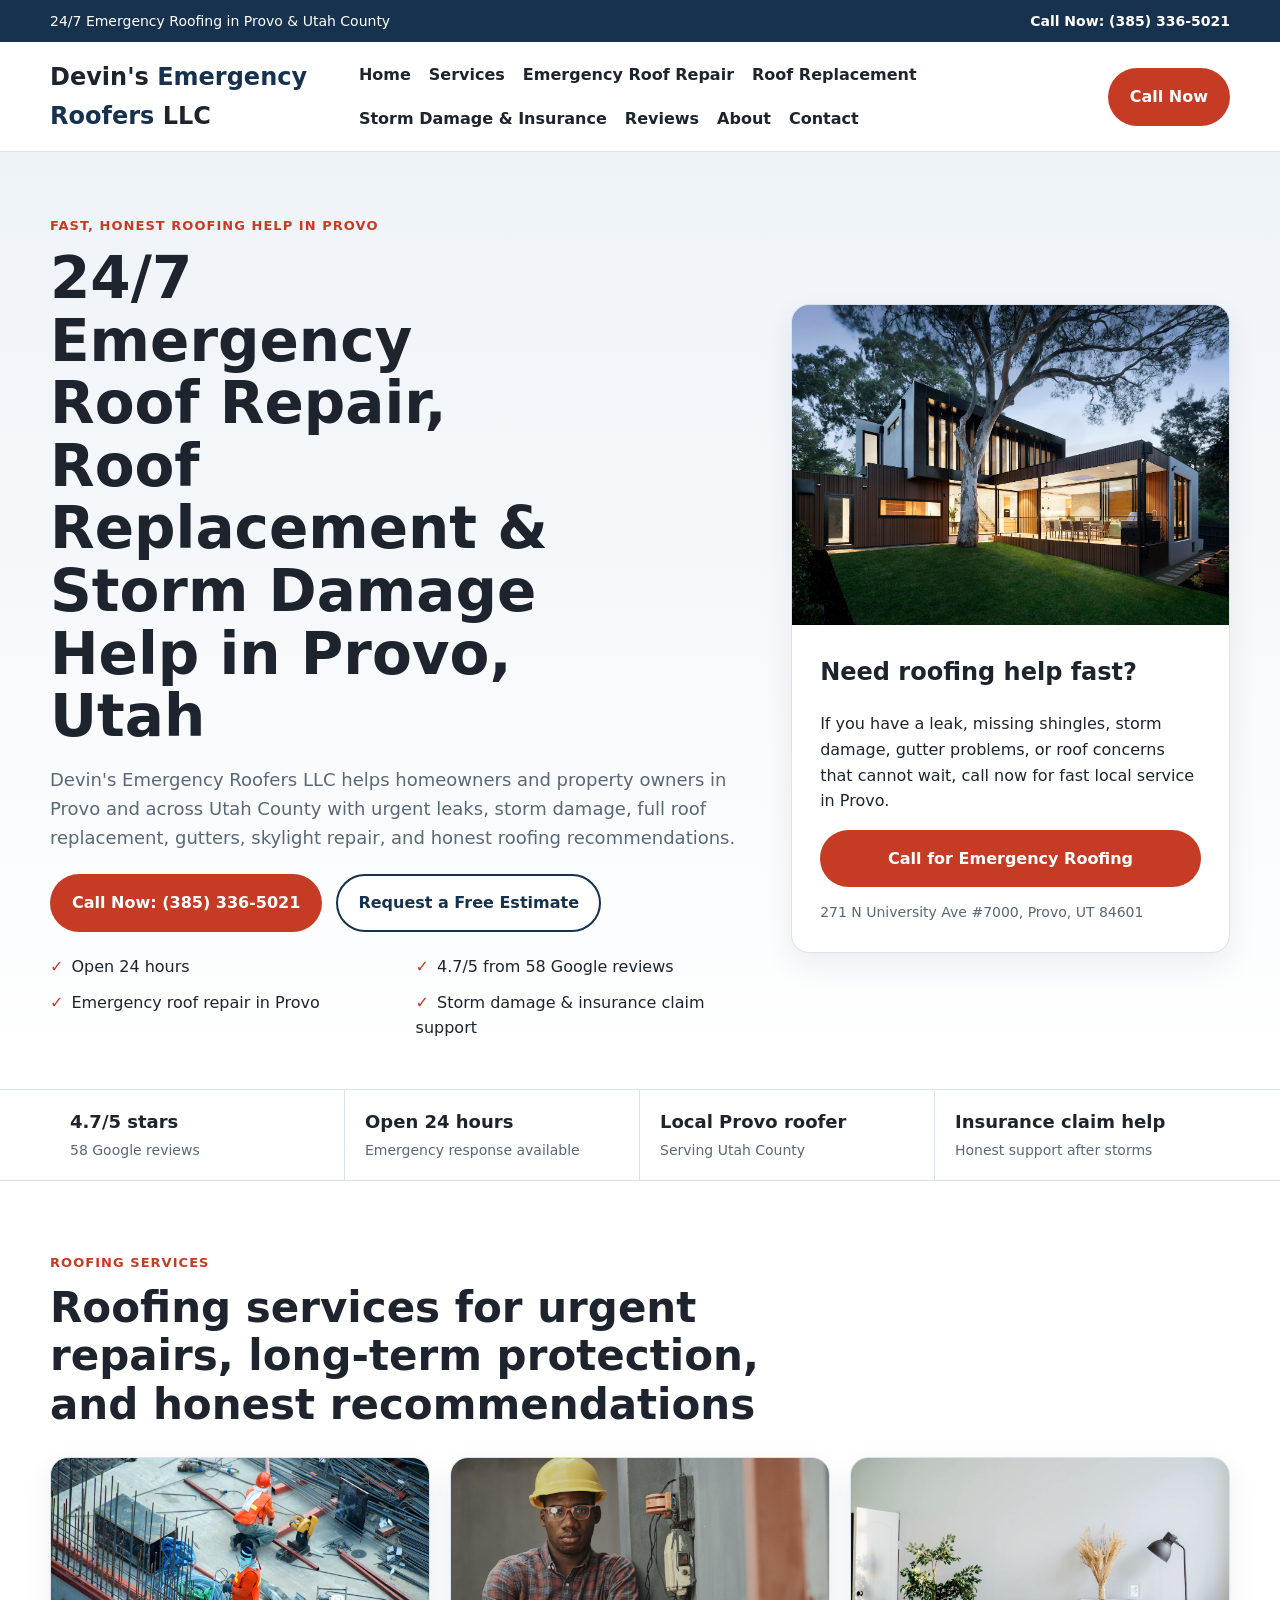
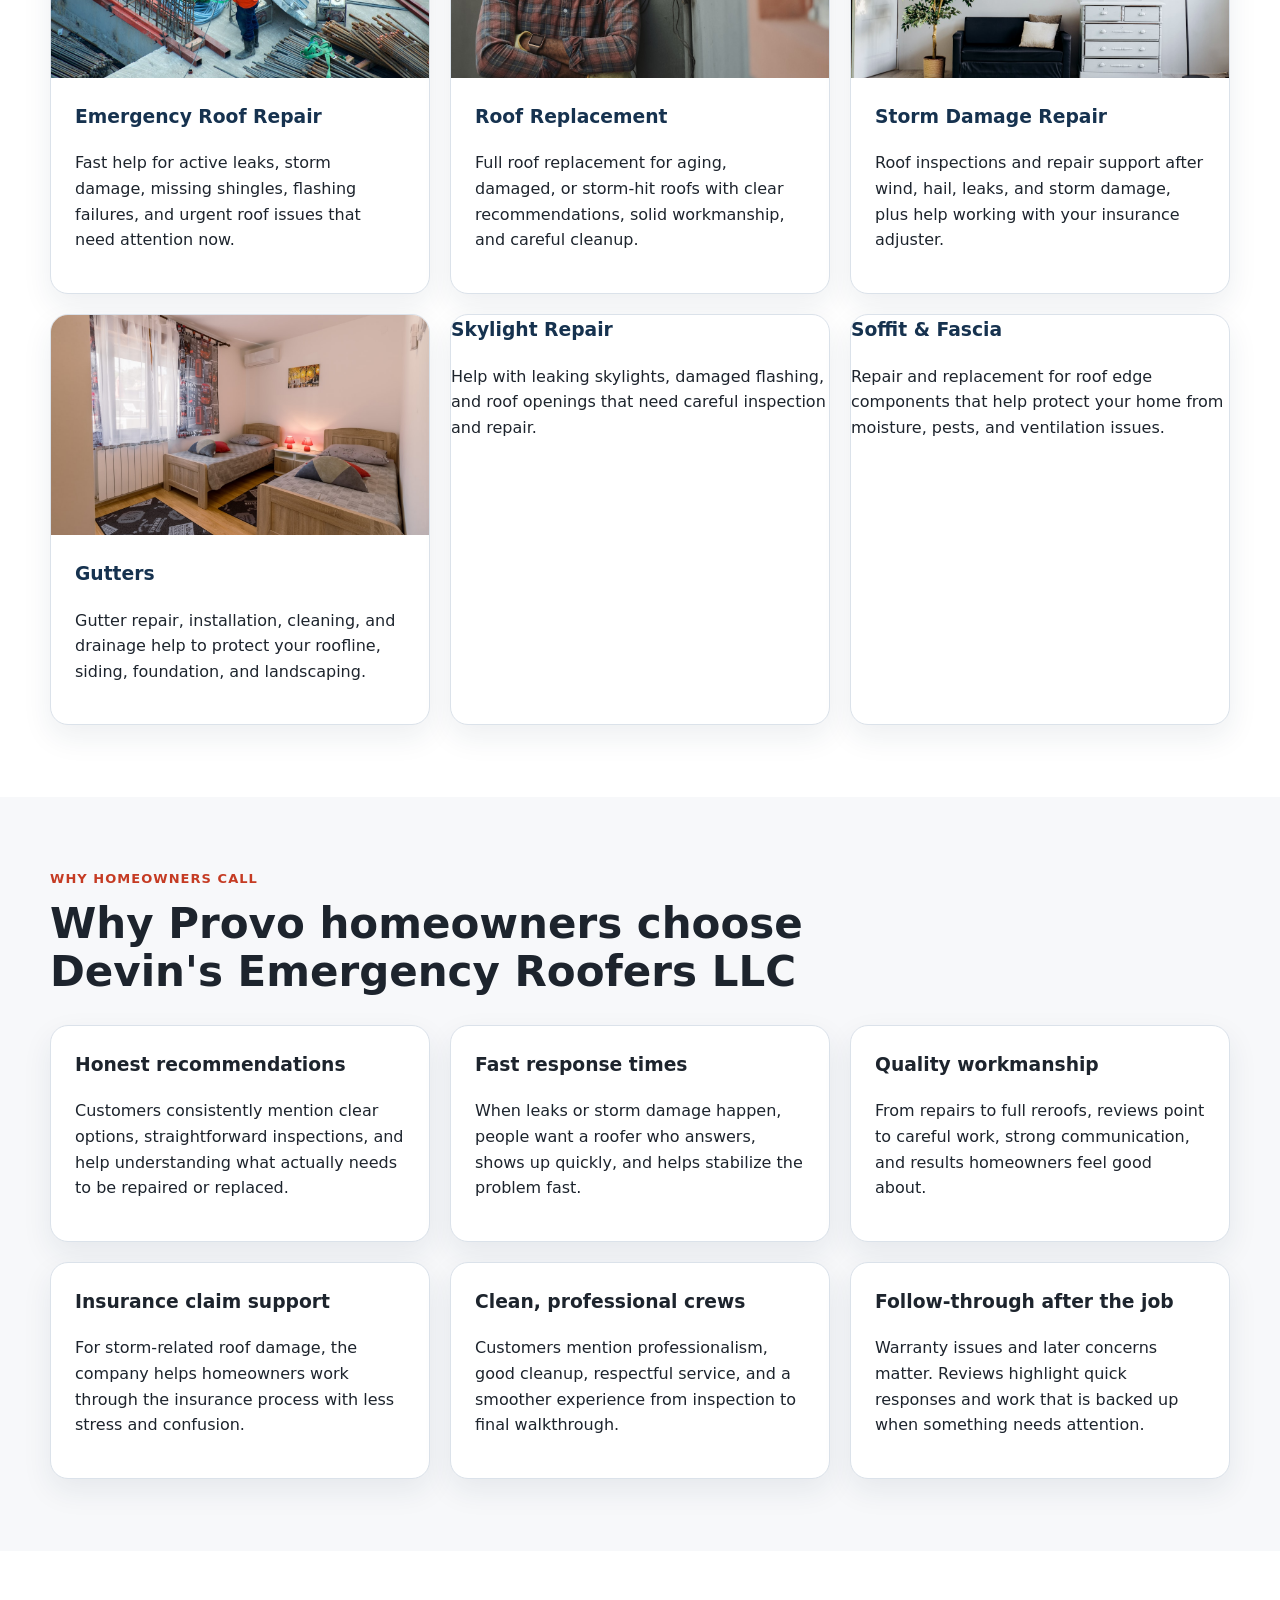
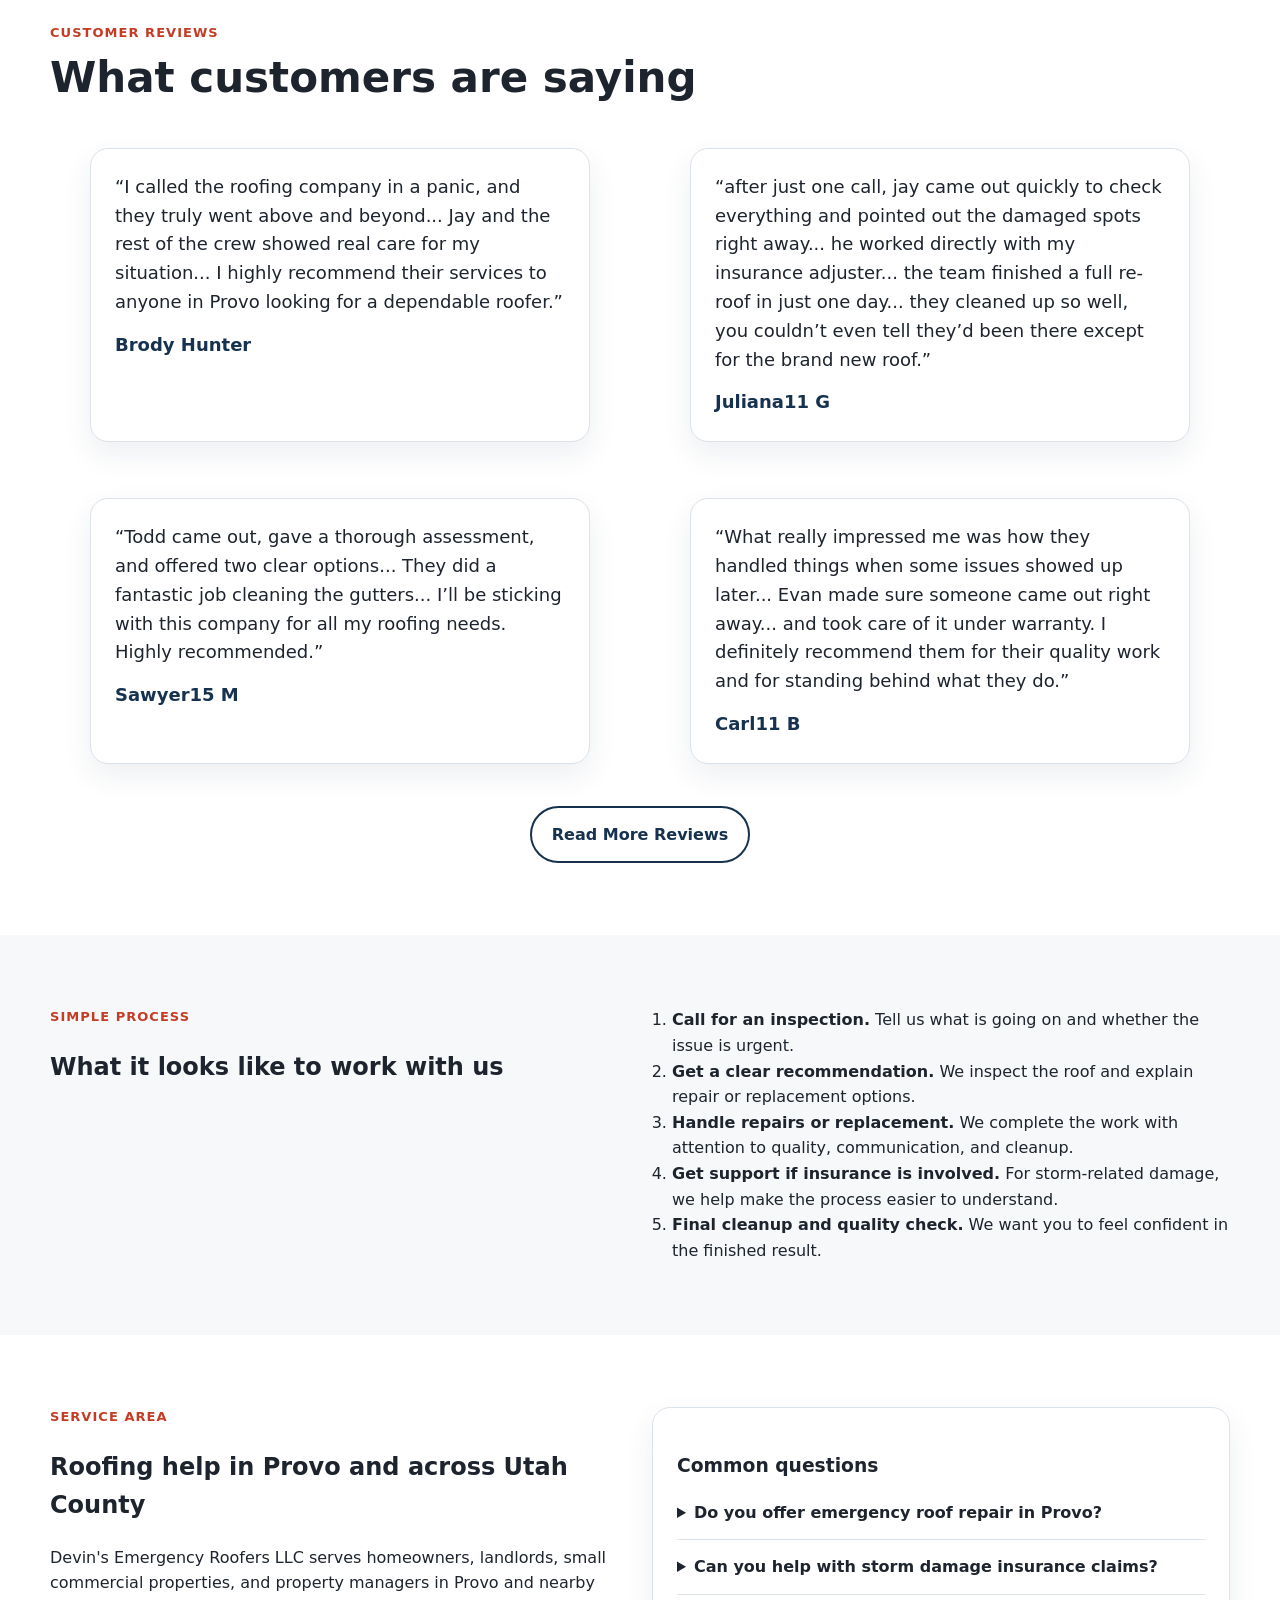
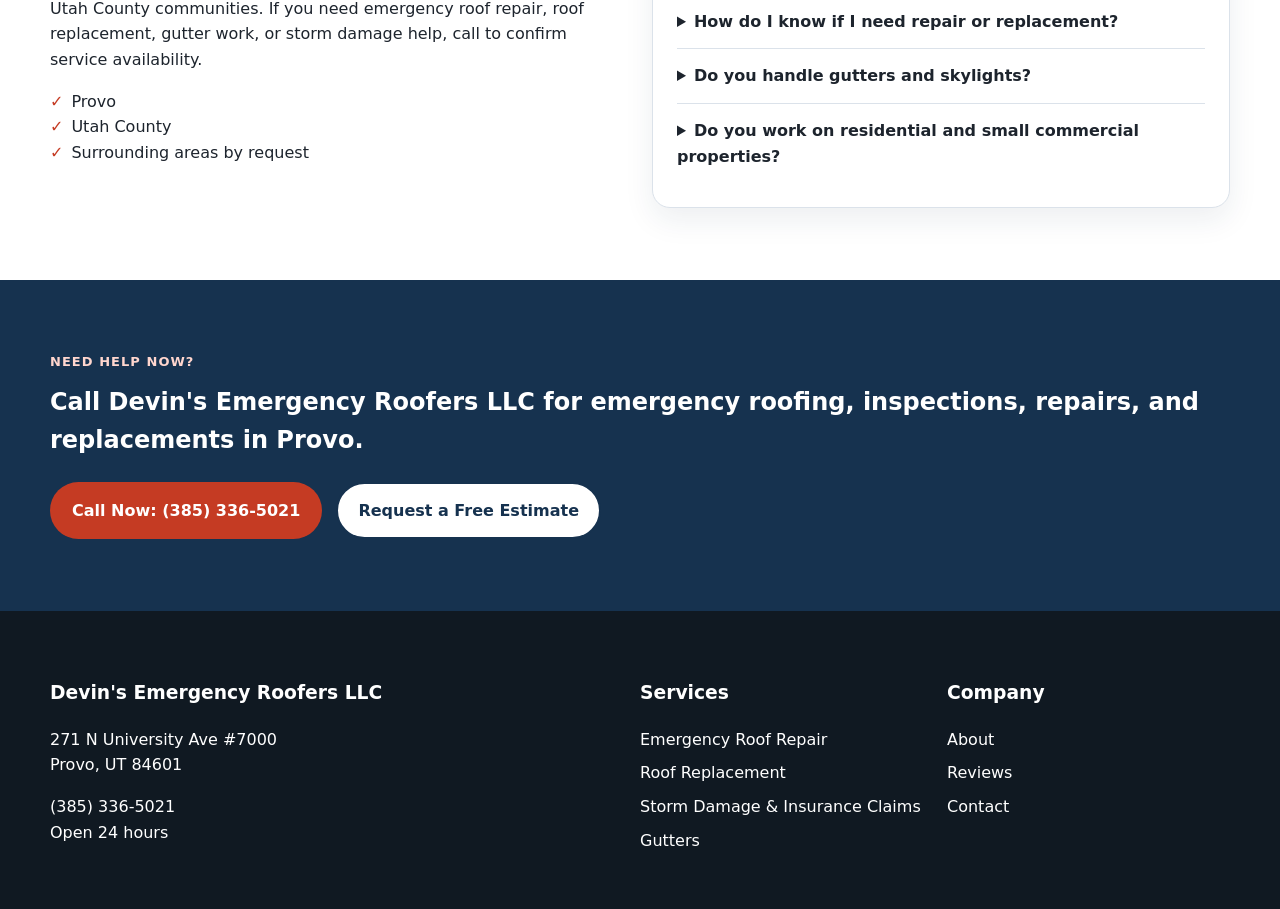
==== index.html @ c3f0f5ad "Initial Devin's Emergency Roofers website" ====
<!DOCTYPE html>
<html lang="en">
<head>
  <meta charset="UTF-8" />
  <meta name="viewport" content="width=device-width, initial-scale=1.0" />
  <title>Devin's Emergency Roofers LLC | Roofer in Provo, UT | 24/7 Emergency Roof Repair</title>
  <meta name="description" content="Devin's Emergency Roofers LLC provides 24/7 emergency roof repair, roof replacement, storm damage help, gutters, and honest roofing inspections in Provo, Utah and Utah County. Call now for a free estimate." />
  <meta name="theme-color" content="#16324f" />
  <link rel="stylesheet" href="styles.css" />
  <script type="application/ld+json">
  {
    "@context": "https://schema.org",
    "@type": "RoofingContractor",
    "name": "Devin's Emergency Roofers LLC",
    "telephone": "+1-385-336-5021",
    "address": {
      "@type": "PostalAddress",
      "streetAddress": "271 N University Ave #7000",
      "addressLocality": "Provo",
      "addressRegion": "UT",
      "postalCode": "84601",
      "addressCountry": "US"
    },
    "areaServed": ["Provo", "Utah County"],
    "openingHours": "Mo-Su 00:00-23:59",
    "aggregateRating": {
      "@type": "AggregateRating",
      "ratingValue": "4.7",
      "reviewCount": "58"
    },
    "url": "https://example.com"
  }
  </script>
</head>
<body>
  <div class="topbar">
    <div class="container topbar-inner">
      <span>24/7 Emergency Roofing in Provo & Utah County</span>
      <a href="tel:3853365021" class="topbar-phone">Call Now: (385) 336-5021</a>
    </div>
  </div>

  <header class="site-header">
    <div class="container nav-wrap">
      <a class="logo" href="index.html">Devin's <span>Emergency Roofers</span> LLC</a>
      <nav class="site-nav" aria-label="Primary">
        <a href="index.html">Home</a>
        <a href="services.html">Services</a>
        <a href="emergency-roof-repair.html">Emergency Roof Repair</a>
        <a href="roof-replacement.html">Roof Replacement</a>
        <a href="storm-damage-insurance-claims.html">Storm Damage & Insurance</a>
        <a href="reviews.html">Reviews</a>
        <a href="about.html">About</a>
        <a href="contact.html">Contact</a>
      </nav>
      <a href="tel:3853365021" class="btn btn-primary desktop-call">Call Now</a>
    </div>
  </header>

  <main>
    <section class="hero">
      <div class="container hero-grid">
        <div>
          <p class="eyebrow">Fast, honest roofing help in Provo</p>
          <h1>24/7 Emergency Roof Repair, Roof Replacement & Storm Damage Help in Provo, Utah</h1>
          <p class="hero-copy">Devin's Emergency Roofers LLC helps homeowners and property owners in Provo and across Utah County with urgent leaks, storm damage, full roof replacement, gutters, skylight repair, and honest roofing recommendations.</p>
          <div class="hero-actions">
            <a href="tel:3853365021" class="btn btn-primary">Call Now: (385) 336-5021</a>
            <a href="contact.html#estimate-form" class="btn btn-secondary">Request a Free Estimate</a>
          </div>
          <ul class="hero-points">
            <li>Open 24 hours</li>
            <li>4.7/5 from 58 Google reviews</li>
            <li>Emergency roof repair in Provo</li>
            <li>Storm damage & insurance claim support</li>
          </ul>
        </div>
        <div class="hero-visual card">
          <img src="images/hero-roof.jpg" alt="Roofing contractor working on a residential roof" class="hero-image" />
          <div class="hero-card">
            <h2>Need roofing help fast?</h2>
            <p>If you have a leak, missing shingles, storm damage, gutter problems, or roof concerns that cannot wait, call now for fast local service in Provo.</p>
            <a href="tel:3853365021" class="btn btn-primary full">Call for Emergency Roofing</a>
            <p class="mini-note">271 N University Ave #7000, Provo, UT 84601</p>
          </div>
        </div>
      </div>
    </section>

    <section class="trust-strip">
      <div class="container trust-grid">
        <div><strong>4.7/5 stars</strong><span>58 Google reviews</span></div>
        <div><strong>Open 24 hours</strong><span>Emergency response available</span></div>
        <div><strong>Local Provo roofer</strong><span>Serving Utah County</span></div>
        <div><strong>Insurance claim help</strong><span>Honest support after storms</span></div>
      </div>
    </section>

    <section class="section">
      <div class="container">
        <div class="section-head">
          <p class="eyebrow">Roofing services</p>
          <h2>Roofing services for urgent repairs, long-term protection, and honest recommendations</h2>
        </div>
        <div class="card-grid three">
          <article class="card service-card">
            <img src="images/roof-repair.jpg" alt="Technician performing residential roof repair" class="service-image" />
            <div class="service-card-body">
              <h3><a href="emergency-roof-repair.html">Emergency Roof Repair</a></h3>
              <p>Fast help for active leaks, storm damage, missing shingles, flashing failures, and urgent roof issues that need attention now.</p>
            </div>
          </article>
          <article class="card service-card">
            <img src="images/roof-replacement.jpg" alt="Residential roof replacement in progress" class="service-image" />
            <div class="service-card-body">
              <h3><a href="roof-replacement.html">Roof Replacement</a></h3>
              <p>Full roof replacement for aging, damaged, or storm-hit roofs with clear recommendations, solid workmanship, and careful cleanup.</p>
            </div>
          </article>
          <article class="card service-card">
            <img src="images/storm-damage.jpg" alt="Storm clouds over a residential roof" class="service-image" />
            <div class="service-card-body">
              <h3><a href="storm-damage-insurance-claims.html">Storm Damage Repair</a></h3>
              <p>Roof inspections and repair support after wind, hail, leaks, and storm damage, plus help working with your insurance adjuster.</p>
            </div>
          </article>
          <article class="card service-card">
            <img src="images/gutters.jpg" alt="Home gutter and roof edge detail" class="service-image" />
            <div class="service-card-body">
              <h3><a href="gutters.html">Gutters</a></h3>
              <p>Gutter repair, installation, cleaning, and drainage help to protect your roofline, siding, foundation, and landscaping.</p>
            </div>
          </article>
          <article class="card service-card">
            <h3><a href="services.html#skylight-repair">Skylight Repair</a></h3>
            <p>Help with leaking skylights, damaged flashing, and roof openings that need careful inspection and repair.</p>
          </article>
          <article class="card service-card">
            <h3><a href="services.html#soffit-fascia">Soffit & Fascia</a></h3>
            <p>Repair and replacement for roof edge components that help protect your home from moisture, pests, and ventilation issues.</p>
          </article>
        </div>
      </div>
    </section>

    <section class="section section-alt">
      <div class="container">
        <div class="section-head">
          <p class="eyebrow">Why homeowners call</p>
          <h2>Why Provo homeowners choose Devin's Emergency Roofers LLC</h2>
        </div>
        <div class="feature-grid">
          <div class="card"><h3>Honest recommendations</h3><p>Customers consistently mention clear options, straightforward inspections, and help understanding what actually needs to be repaired or replaced.</p></div>
          <div class="card"><h3>Fast response times</h3><p>When leaks or storm damage happen, people want a roofer who answers, shows up quickly, and helps stabilize the problem fast.</p></div>
          <div class="card"><h3>Quality workmanship</h3><p>From repairs to full reroofs, reviews point to careful work, strong communication, and results homeowners feel good about.</p></div>
          <div class="card"><h3>Insurance claim support</h3><p>For storm-related roof damage, the company helps homeowners work through the insurance process with less stress and confusion.</p></div>
          <div class="card"><h3>Clean, professional crews</h3><p>Customers mention professionalism, good cleanup, respectful service, and a smoother experience from inspection to final walkthrough.</p></div>
          <div class="card"><h3>Follow-through after the job</h3><p>Warranty issues and later concerns matter. Reviews highlight quick responses and work that is backed up when something needs attention.</p></div>
        </div>
      </div>
    </section>

    <section class="section">
      <div class="container">
        <div class="section-head">
          <p class="eyebrow">Customer reviews</p>
          <h2>What customers are saying</h2>
        </div>
        <div class="card-grid two">
          <blockquote class="card quote-card">“I called the roofing company in a panic, and they truly went above and beyond... Jay and the rest of the crew showed real care for my situation... I highly recommend their services to anyone in Provo looking for a dependable roofer.”<cite>Brody Hunter</cite></blockquote>
          <blockquote class="card quote-card">“after just one call, jay came out quickly to check everything and pointed out the damaged spots right away... he worked directly with my insurance adjuster... the team finished a full re-roof in just one day... they cleaned up so well, you couldn’t even tell they’d been there except for the brand new roof.”<cite>Juliana11 G</cite></blockquote>
          <blockquote class="card quote-card">“Todd came out, gave a thorough assessment, and offered two clear options... They did a fantastic job cleaning the gutters... I’ll be sticking with this company for all my roofing needs. Highly recommended.”<cite>Sawyer15 M</cite></blockquote>
          <blockquote class="card quote-card">“What really impressed me was how they handled things when some issues showed up later... Evan made sure someone came out right away... and took care of it under warranty. I definitely recommend them for their quality work and for standing behind what they do.”<cite>Carl11 B</cite></blockquote>
        </div>
        <div class="center top-gap"><a href="reviews.html" class="btn btn-secondary">Read More Reviews</a></div>
      </div>
    </section>

    <section class="section section-alt">
      <div class="container process-grid">
        <div>
          <p class="eyebrow">Simple process</p>
          <h2>What it looks like to work with us</h2>
        </div>
        <ol class="process-list">
          <li><strong>Call for an inspection.</strong> Tell us what is going on and whether the issue is urgent.</li>
          <li><strong>Get a clear recommendation.</strong> We inspect the roof and explain repair or replacement options.</li>
          <li><strong>Handle repairs or replacement.</strong> We complete the work with attention to quality, communication, and cleanup.</li>
          <li><strong>Get support if insurance is involved.</strong> For storm-related damage, we help make the process easier to understand.</li>
          <li><strong>Final cleanup and quality check.</strong> We want you to feel confident in the finished result.</li>
        </ol>
      </div>
    </section>

    <section class="section">
      <div class="container two-col">
        <div>
          <p class="eyebrow">Service area</p>
          <h2>Roofing help in Provo and across Utah County</h2>
          <p>Devin's Emergency Roofers LLC serves homeowners, landlords, small commercial properties, and property managers in Provo and nearby Utah County communities. If you need emergency roof repair, roof replacement, gutter work, or storm damage help, call to confirm service availability.</p>
          <ul class="check-list">
            <li>Provo</li>
            <li>Utah County</li>
            <li>Surrounding areas by request</li>
          </ul>
        </div>
        <div class="card faq-card">
          <h3>Common questions</h3>
          <details><summary>Do you offer emergency roof repair in Provo?</summary><p>Yes. The company is open 24 hours and focused on fast response for urgent roofing issues in Provo.</p></details>
          <details><summary>Can you help with storm damage insurance claims?</summary><p>Yes. Reviews mention help working with insurance adjusters and making the claim process smoother.</p></details>
          <details><summary>How do I know if I need repair or replacement?</summary><p>The best first step is an inspection. Some roofs need targeted repair, while others need full replacement because of age, widespread damage, or storm impact.</p></details>
          <details><summary>Do you handle gutters and skylights?</summary><p>Yes. Services include gutter work, skylight-related repairs, and soffit and fascia help.</p></details>
          <details><summary>Do you work on residential and small commercial properties?</summary><p>The site is written mainly for homeowners, but small commercial property owners, landlords, and property managers can also reach out for service.</p></details>
        </div>
      </div>
    </section>

    <section class="section cta-band">
      <div class="container cta-grid">
        <div>
          <p class="eyebrow">Need help now?</p>
          <h2>Call Devin's Emergency Roofers LLC for emergency roofing, inspections, repairs, and replacements in Provo.</h2>
        </div>
        <div class="cta-actions">
          <a href="tel:3853365021" class="btn btn-primary">Call Now: (385) 336-5021</a>
          <a href="contact.html#estimate-form" class="btn btn-secondary">Request a Free Estimate</a>
        </div>
      </div>
    </section>
  </main>

  <footer class="site-footer">
    <div class="container footer-grid">
      <div>
        <h3>Devin's Emergency Roofers LLC</h3>
        <p>271 N University Ave #7000<br />Provo, UT 84601</p>
        <p><a href="tel:3853365021">(385) 336-5021</a><br />Open 24 hours</p>
      </div>
      <div>
        <h3>Services</h3>
        <ul>
          <li><a href="emergency-roof-repair.html">Emergency Roof Repair</a></li>
          <li><a href="roof-replacement.html">Roof Replacement</a></li>
          <li><a href="storm-damage-insurance-claims.html">Storm Damage & Insurance Claims</a></li>
          <li><a href="gutters.html">Gutters</a></li>
        </ul>
      </div>
      <div>
        <h3>Company</h3>
        <ul>
          <li><a href="about.html">About</a></li>
          <li><a href="reviews.html">Reviews</a></li>
          <li><a href="contact.html">Contact</a></li>
        </ul>
      </div>
    </div>
  </footer>

  <a class="sticky-call" href="tel:3853365021">Call Now: (385) 336-5021</a>
</body>
</html>
---- styles.css ----
:root {
  --bg: #f7f8fa;
  --text: #1d242d;
  --muted: #5a6777;
  --line: #dbe2ea;
  --white: #fff;
  --primary: #16324f;
  --primary-2: #224b74;
  --accent: #c53b23;
  --accent-dark: #a72f1c;
  --card-shadow: 0 12px 30px rgba(22, 50, 79, 0.08);
  --radius: 18px;
  --container: 1180px;
}
*{box-sizing:border-box}html{scroll-behavior:smooth}body{margin:0;font-family:Inter,system-ui,-apple-system,BlinkMacSystemFont,"Segoe UI",sans-serif;color:var(--text);background:var(--white);line-height:1.6}a{color:var(--primary);text-decoration:none}img{max-width:100%} .container{width:min(calc(100% - 32px),var(--container));margin:0 auto}.topbar{background:var(--primary);color:#fff;font-size:14px}.topbar-inner{display:flex;justify-content:space-between;gap:16px;padding:10px 0;align-items:center}.topbar-phone{color:#fff;font-weight:700}.site-header{background:#fff;border-bottom:1px solid var(--line);position:sticky;top:0;z-index:20}.nav-wrap{display:flex;align-items:center;justify-content:space-between;gap:20px;padding:16px 0}.logo{font-weight:800;font-size:24px;color:var(--text)}.logo span{color:var(--primary)}.site-nav{display:flex;gap:18px;flex-wrap:wrap}.site-nav a{font-weight:600;color:var(--text)}.btn{display:inline-flex;align-items:center;justify-content:center;padding:14px 20px;border-radius:999px;font-weight:700;border:2px solid transparent;transition:.2s ease}.btn:hover{transform:translateY(-1px)}.btn-primary{background:var(--accent);color:#fff}.btn-primary:hover{background:var(--accent-dark)}.btn-secondary{background:#fff;border-color:var(--primary);color:var(--primary)}.desktop-call{white-space:nowrap}.hero{background:linear-gradient(180deg,#eef3f8 0%,#fff 100%);padding:64px 0 48px}.hero-grid{display:grid;grid-template-columns:1.3fr .8fr;gap:28px;align-items:center}.eyebrow{text-transform:uppercase;letter-spacing:.08em;font-size:13px;font-weight:800;color:var(--accent);margin:0 0 10px}.hero h1,.page-hero h1{font-size:clamp(34px,5vw,58px);line-height:1.08;margin:0 0 18px;max-width:13ch}.hero-copy{font-size:18px;color:var(--muted);max-width:62ch}.hero-actions,.cta-actions{display:flex;gap:14px;flex-wrap:wrap;margin-top:22px}.hero-points{display:grid;grid-template-columns:repeat(2,minmax(0,1fr));gap:10px 18px;padding:0;margin:22px 0 0;list-style:none}.hero-points li::before,.check-list li::before{content:"✓";font-weight:800;color:var(--accent);margin-right:8px}.card{background:var(--white);border:1px solid var(--line);border-radius:var(--radius);box-shadow:var(--card-shadow)}.hero-visual{overflow:hidden;padding:0}.hero-image{display:block;width:100%;height:320px;object-fit:cover}.hero-card{padding:28px}.hero-card h2{margin-top:0}.full{width:100%}.mini-note{font-size:14px;color:var(--muted);margin-bottom:0}.trust-strip{border-top:1px solid var(--line);border-bottom:1px solid var(--line);background:#fff}.trust-grid{display:grid;grid-template-columns:repeat(4,1fr);gap:0}.trust-grid>div{padding:18px 20px;border-right:1px solid var(--line)}.trust-grid>div:last-child{border-right:0}.trust-grid strong{display:block;font-size:18px}.trust-grid span{color:var(--muted);font-size:14px}.section{padding:72px 0}.section-alt{background:var(--bg)}.section-head{max-width:760px;margin-bottom:28px}.section-head h2{font-size:clamp(28px,4vw,42px);line-height:1.15;margin:0}.card-grid{display:grid;gap:20px}.card-grid.three{grid-template-columns:repeat(3,1fr)}.card-grid.two{grid-template-columns:repeat(2,1fr)}.service-card,.quote-card,.feature-grid .card,.faq-card,.contact-card,.service-detail{padding:24px}.service-card{padding:0;overflow:hidden}.service-image{display:block;width:100%;height:220px;object-fit:cover}.service-card-body{padding:24px}.service-card h3,.feature-grid h3,.service-detail h2{margin-top:0}.feature-grid{display:grid;grid-template-columns:repeat(3,1fr);gap:20px}.quote-card{font-size:18px}.quote-card cite{display:block;margin-top:14px;font-style:normal;font-weight:700;color:var(--primary)}.center{text-align:center}.top-gap{margin-top:24px}.process-grid,.two-col,.contact-grid{display:grid;grid-template-columns:1fr 1fr;gap:24px;align-items:start}.process-list{margin:0;padding-left:20px}.check-list{list-style:none;padding:0}.faq-card details{border-top:1px solid var(--line);padding:14px 0}.faq-card details:first-of-type{border-top:0;padding-top:0}.faq-card summary{font-weight:700;cursor:pointer}.cta-band{background:var(--primary);color:#fff}.cta-band .eyebrow{color:#ffd6ce}.cta-band h2{margin:0}.site-footer{background:#101922;color:#fff;padding:48px 0}.site-footer a{color:#fff}.footer-grid{display:grid;grid-template-columns:2fr 1fr 1fr;gap:24px}.footer-grid ul{list-style:none;padding:0;margin:0}.footer-grid li{margin:8px 0}.sticky-call{position:fixed;left:12px;right:12px;bottom:12px;display:none;background:var(--accent);color:#fff;text-align:center;padding:15px 18px;border-radius:999px;font-weight:800;box-shadow:0 12px 30px rgba(0,0,0,.25);z-index:30}.page-hero{background:linear-gradient(180deg,#eef3f8 0%,#fff 100%);padding:54px 0 30px}.page-hero p{max-width:70ch;color:var(--muted);font-size:18px}.crumbs{font-size:14px;color:var(--muted);margin-bottom:10px}.service-layout{display:grid;grid-template-columns:.8fr 1.2fr;gap:24px}.service-sidebar{padding:24px;position:sticky;top:104px}.service-sidebar ul{list-style:none;padding:0;margin:0}.service-sidebar li{margin:10px 0}.service-stack{display:grid;gap:20px}.service-detail ul{padding-left:20px}.contact-form{display:grid;gap:14px}.field{display:grid;gap:8px}.field input,.field textarea,.field select{width:100%;padding:14px 16px;border-radius:14px;border:1px solid var(--line);font:inherit}.field textarea{min-height:130px;resize:vertical}.form-grid{display:grid;grid-template-columns:1fr 1fr;gap:14px}.map-placeholder{min-height:260px;border:1px dashed var(--line);border-radius:var(--radius);display:flex;align-items:center;justify-content:center;background:#eef3f8;color:var(--muted);padding:20px;text-align:center}.review-list{display:grid;gap:18px}.review-item{padding:24px}.service-links{display:grid;gap:10px}.service-links a{font-weight:700}.nap{font-style:normal}.notice{background:#fff7f5;border:1px solid #f0c9c2;padding:14px 16px;border-radius:14px;color:#7a2a1b}.sr-only{position:absolute;left:-9999px}@media (max-width: 980px){.site-nav{display:none}.desktop-call{display:none}.hero-grid,.process-grid,.two-col,.contact-grid,.service-layout,.feature-grid,.card-grid.three,.card-grid.two,.trust-grid,.footer-grid,.form-grid{grid-template-columns:1fr}.trust-grid>div{border-right:0;border-bottom:1px solid var(--line)}.trust-grid>div:last-child{border-bottom:0}.sticky-call{display:block}.hero-points{grid-template-columns:1fr}.service-sidebar{position:static}.hero-image{height:240px}.service-image{height:200px}}
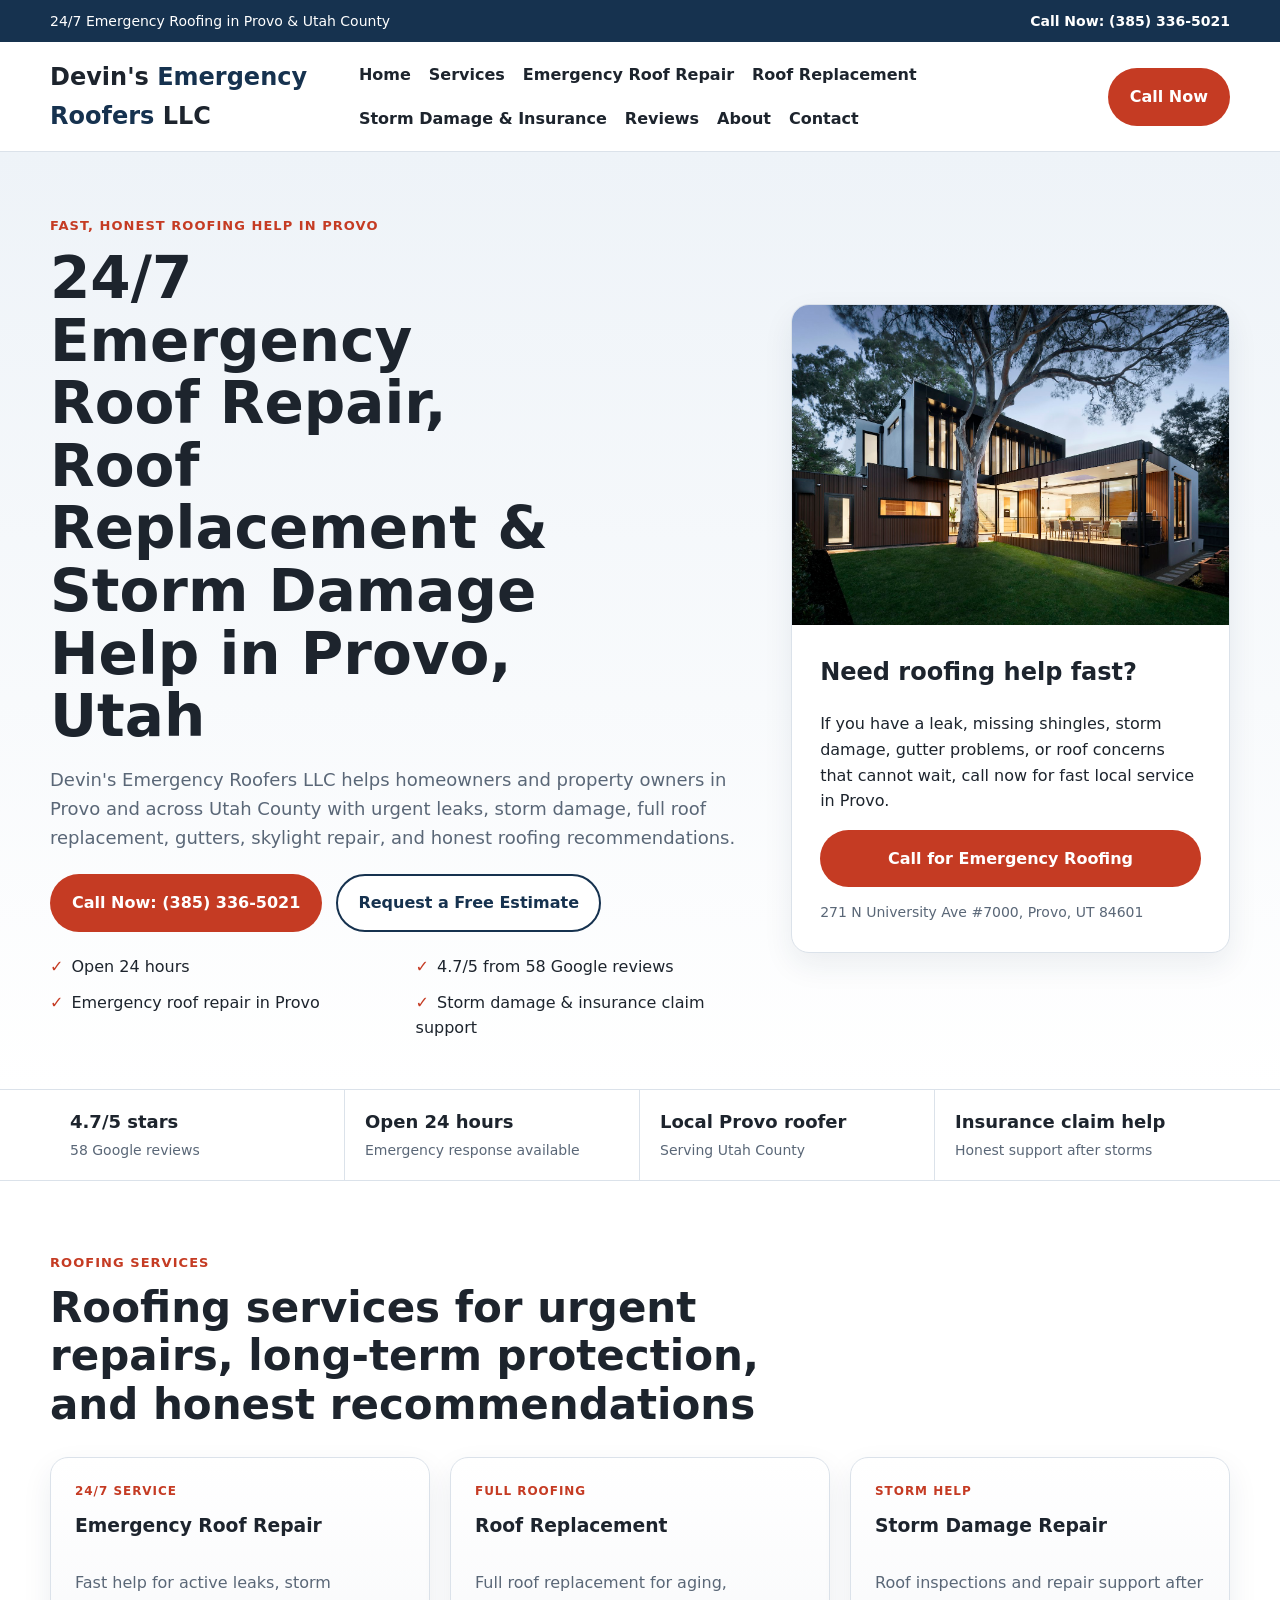
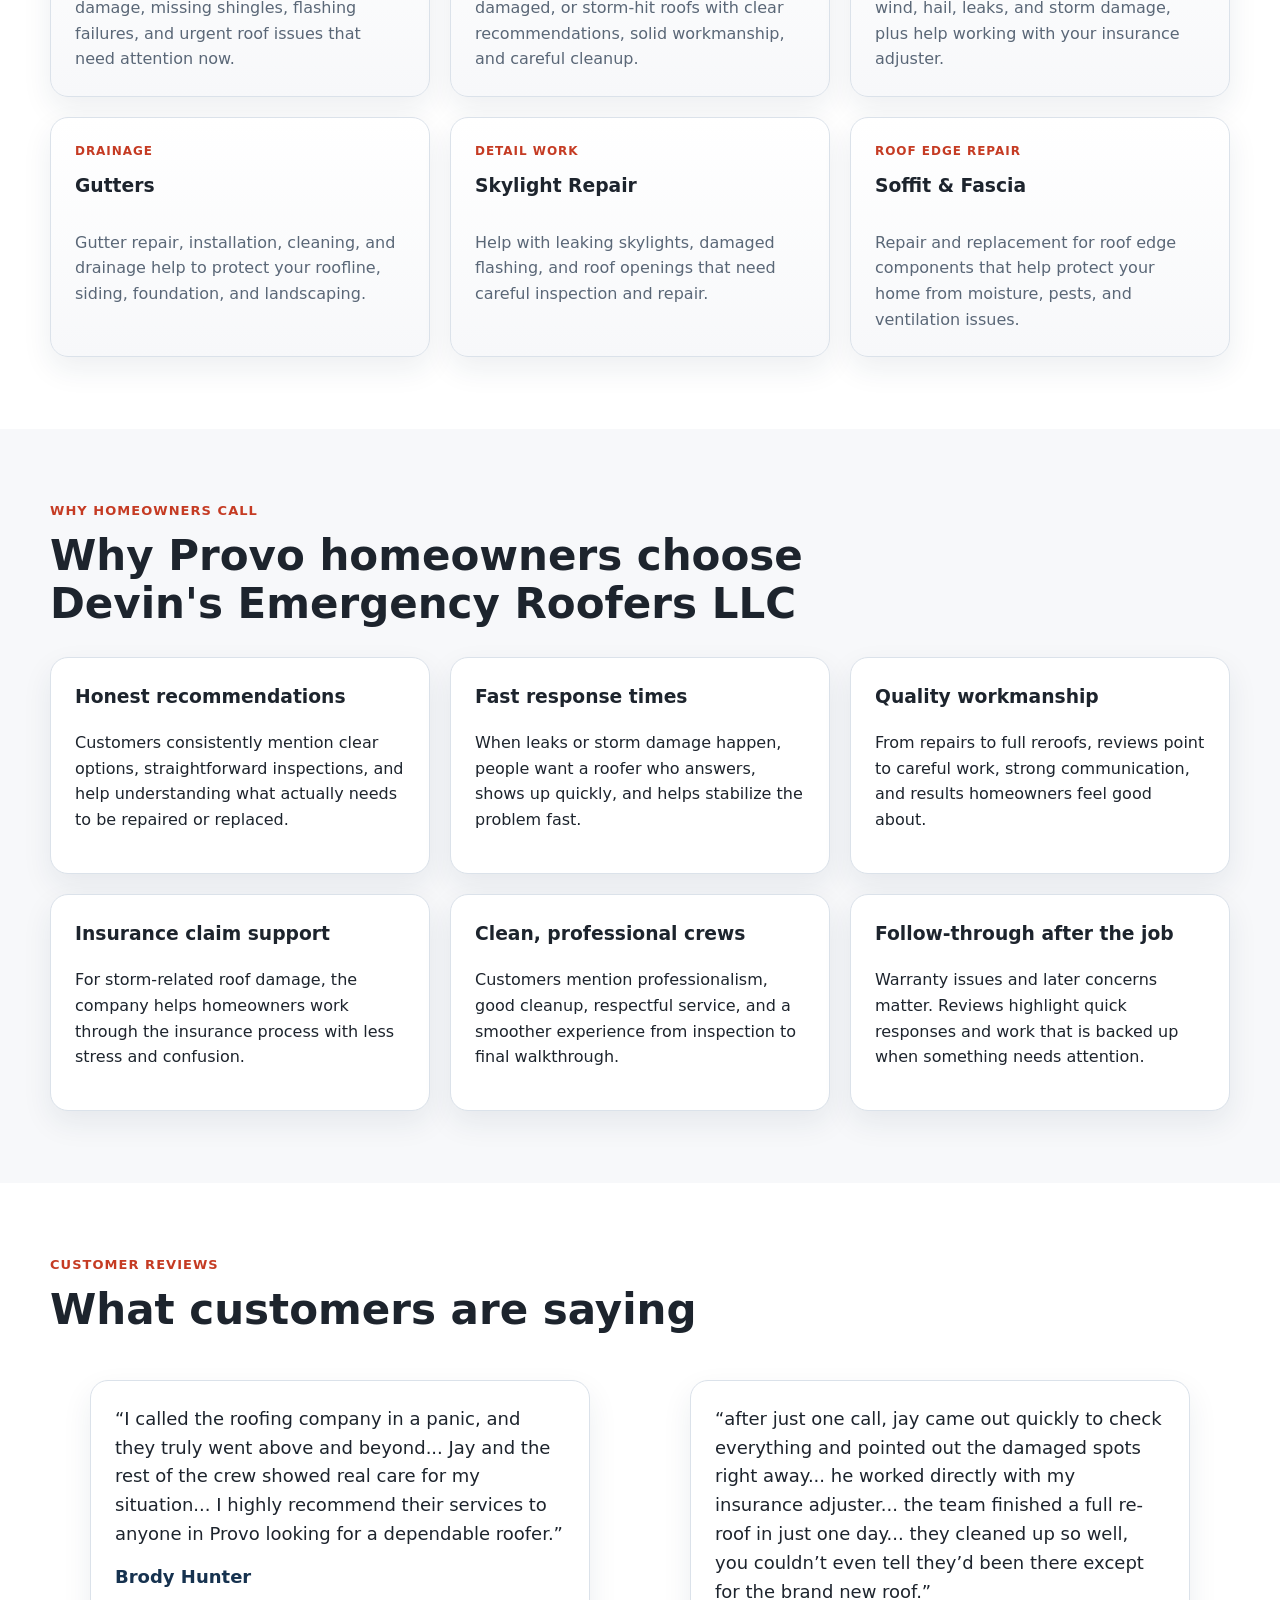
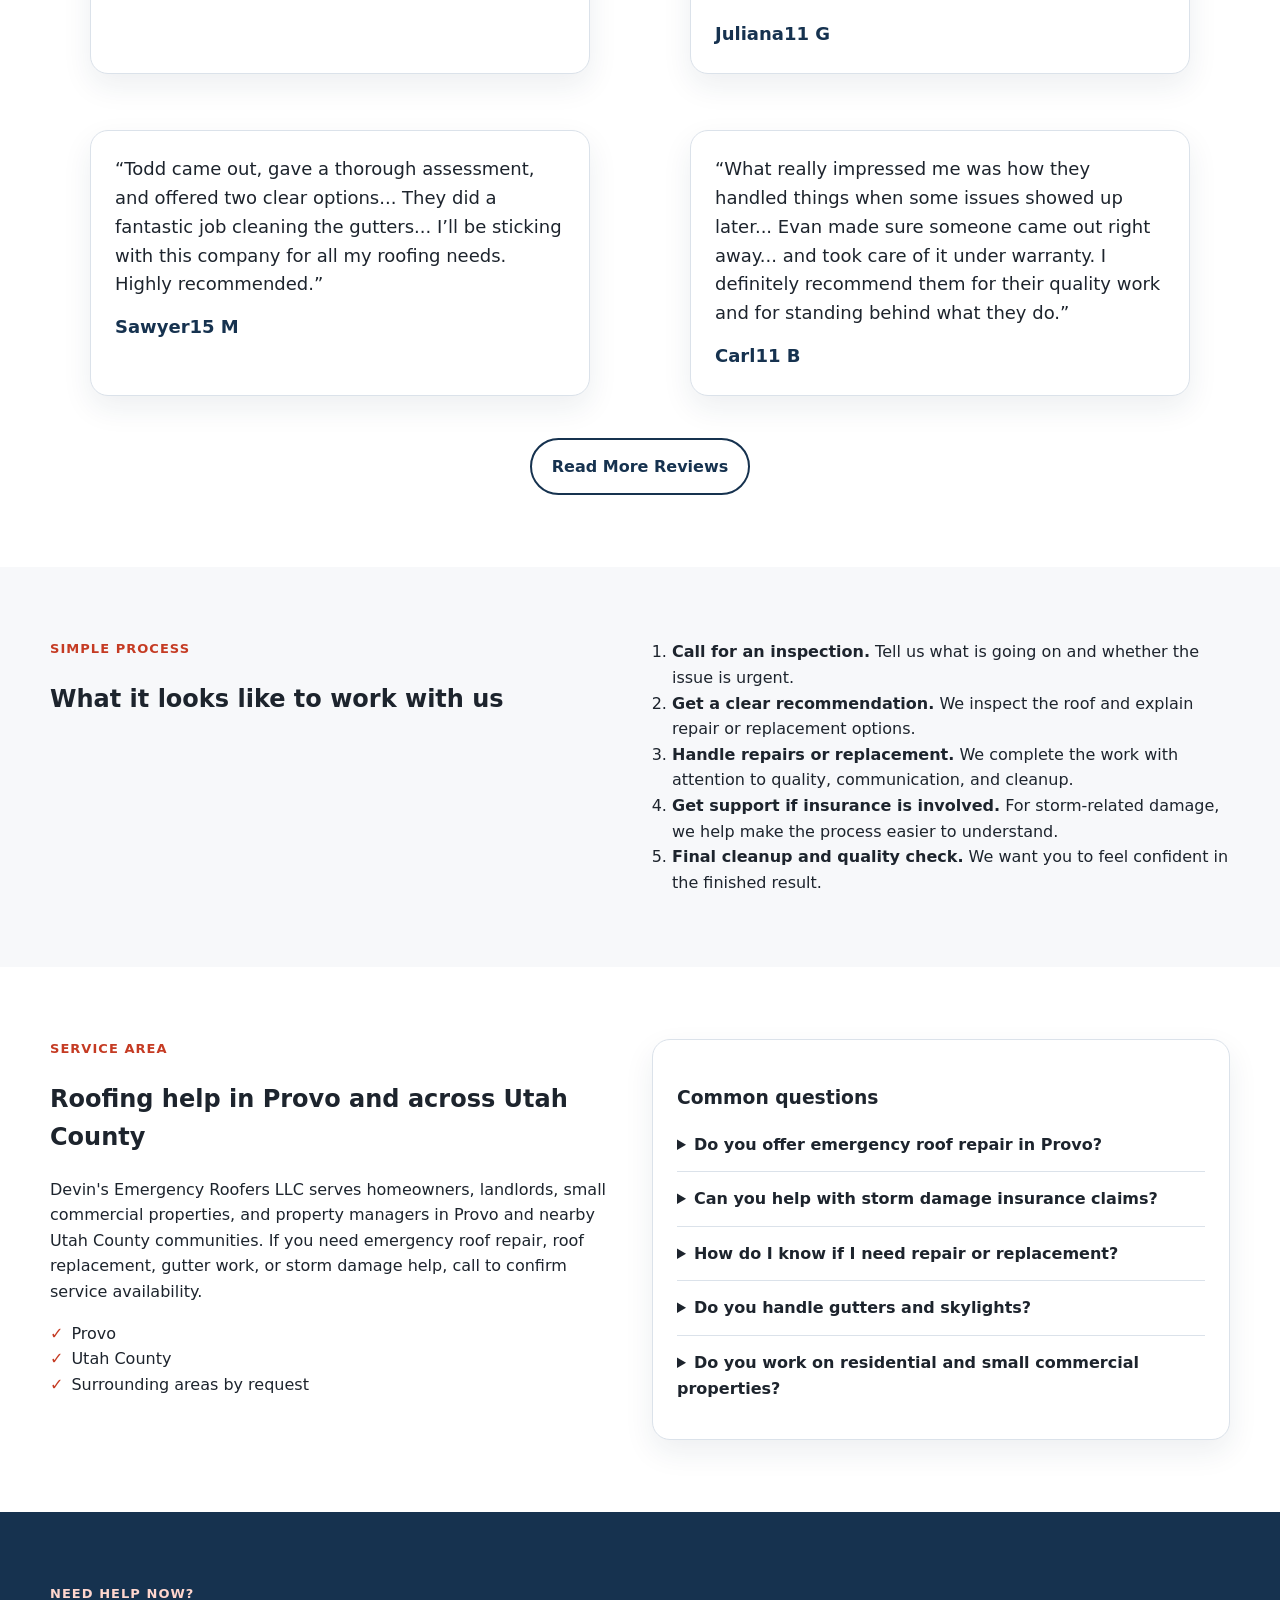
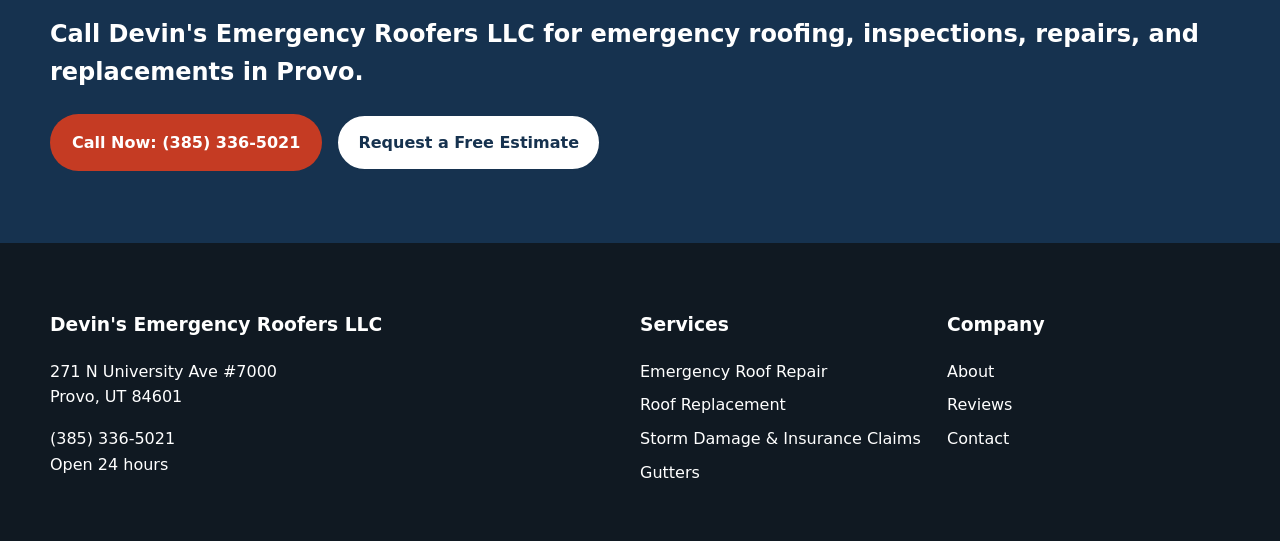
==== commit de275510: "Clean up homepage services section" ====
--- a/index.html
+++ b/index.html
@@ -102,42 +102,48 @@
           <p class="eyebrow">Roofing services</p>
           <h2>Roofing services for urgent repairs, long-term protection, and honest recommendations</h2>
         </div>
-        <div class="card-grid three">
-          <article class="card service-card">
-            <img src="images/roof-repair.jpg" alt="Technician performing residential roof repair" class="service-image" />
-            <div class="service-card-body">
+        <div class="card-grid three service-grid-clean">
+          <article class="card service-card service-card-text">
+            <div class="service-card-body">
+              <span class="service-kicker">24/7 Service</span>
               <h3><a href="emergency-roof-repair.html">Emergency Roof Repair</a></h3>
               <p>Fast help for active leaks, storm damage, missing shingles, flashing failures, and urgent roof issues that need attention now.</p>
             </div>
           </article>
-          <article class="card service-card">
-            <img src="images/roof-replacement.jpg" alt="Residential roof replacement in progress" class="service-image" />
-            <div class="service-card-body">
+          <article class="card service-card service-card-text">
+            <div class="service-card-body">
+              <span class="service-kicker">Full Roofing</span>
               <h3><a href="roof-replacement.html">Roof Replacement</a></h3>
               <p>Full roof replacement for aging, damaged, or storm-hit roofs with clear recommendations, solid workmanship, and careful cleanup.</p>
             </div>
           </article>
-          <article class="card service-card">
-            <img src="images/storm-damage.jpg" alt="Storm clouds over a residential roof" class="service-image" />
-            <div class="service-card-body">
+          <article class="card service-card service-card-text">
+            <div class="service-card-body">
+              <span class="service-kicker">Storm Help</span>
               <h3><a href="storm-damage-insurance-claims.html">Storm Damage Repair</a></h3>
               <p>Roof inspections and repair support after wind, hail, leaks, and storm damage, plus help working with your insurance adjuster.</p>
             </div>
           </article>
-          <article class="card service-card">
-            <img src="images/gutters.jpg" alt="Home gutter and roof edge detail" class="service-image" />
-            <div class="service-card-body">
+          <article class="card service-card service-card-text">
+            <div class="service-card-body">
+              <span class="service-kicker">Drainage</span>
               <h3><a href="gutters.html">Gutters</a></h3>
               <p>Gutter repair, installation, cleaning, and drainage help to protect your roofline, siding, foundation, and landscaping.</p>
             </div>
           </article>
-          <article class="card service-card">
-            <h3><a href="services.html#skylight-repair">Skylight Repair</a></h3>
-            <p>Help with leaking skylights, damaged flashing, and roof openings that need careful inspection and repair.</p>
-          </article>
-          <article class="card service-card">
-            <h3><a href="services.html#soffit-fascia">Soffit & Fascia</a></h3>
-            <p>Repair and replacement for roof edge components that help protect your home from moisture, pests, and ventilation issues.</p>
+          <article class="card service-card service-card-text">
+            <div class="service-card-body">
+              <span class="service-kicker">Detail Work</span>
+              <h3><a href="services.html#skylight-repair">Skylight Repair</a></h3>
+              <p>Help with leaking skylights, damaged flashing, and roof openings that need careful inspection and repair.</p>
+            </div>
+          </article>
+          <article class="card service-card service-card-text">
+            <div class="service-card-body">
+              <span class="service-kicker">Roof Edge Repair</span>
+              <h3><a href="services.html#soffit-fascia">Soffit &amp; Fascia</a></h3>
+              <p>Repair and replacement for roof edge components that help protect your home from moisture, pests, and ventilation issues.</p>
+            </div>
           </article>
         </div>
       </div>
--- a/styles.css
+++ b/styles.css
@@ -12,4 +12,4 @@
   --radius: 18px;
   --container: 1180px;
 }
-*{box-sizing:border-box}html{scroll-behavior:smooth}body{margin:0;font-family:Inter,system-ui,-apple-system,BlinkMacSystemFont,"Segoe UI",sans-serif;color:var(--text);background:var(--white);line-height:1.6}a{color:var(--primary);text-decoration:none}img{max-width:100%} .container{width:min(calc(100% - 32px),var(--container));margin:0 auto}.topbar{background:var(--primary);color:#fff;font-size:14px}.topbar-inner{display:flex;justify-content:space-between;gap:16px;padding:10px 0;align-items:center}.topbar-phone{color:#fff;font-weight:700}.site-header{background:#fff;border-bottom:1px solid var(--line);position:sticky;top:0;z-index:20}.nav-wrap{display:flex;align-items:center;justify-content:space-between;gap:20px;padding:16px 0}.logo{font-weight:800;font-size:24px;color:var(--text)}.logo span{color:var(--primary)}.site-nav{display:flex;gap:18px;flex-wrap:wrap}.site-nav a{font-weight:600;color:var(--text)}.btn{display:inline-flex;align-items:center;justify-content:center;padding:14px 20px;border-radius:999px;font-weight:700;border:2px solid transparent;transition:.2s ease}.btn:hover{transform:translateY(-1px)}.btn-primary{background:var(--accent);color:#fff}.btn-primary:hover{background:var(--accent-dark)}.btn-secondary{background:#fff;border-color:var(--primary);color:var(--primary)}.desktop-call{white-space:nowrap}.hero{background:linear-gradient(180deg,#eef3f8 0%,#fff 100%);padding:64px 0 48px}.hero-grid{display:grid;grid-template-columns:1.3fr .8fr;gap:28px;align-items:center}.eyebrow{text-transform:uppercase;letter-spacing:.08em;font-size:13px;font-weight:800;color:var(--accent);margin:0 0 10px}.hero h1,.page-hero h1{font-size:clamp(34px,5vw,58px);line-height:1.08;margin:0 0 18px;max-width:13ch}.hero-copy{font-size:18px;color:var(--muted);max-width:62ch}.hero-actions,.cta-actions{display:flex;gap:14px;flex-wrap:wrap;margin-top:22px}.hero-points{display:grid;grid-template-columns:repeat(2,minmax(0,1fr));gap:10px 18px;padding:0;margin:22px 0 0;list-style:none}.hero-points li::before,.check-list li::before{content:"✓";font-weight:800;color:var(--accent);margin-right:8px}.card{background:var(--white);border:1px solid var(--line);border-radius:var(--radius);box-shadow:var(--card-shadow)}.hero-visual{overflow:hidden;padding:0}.hero-image{display:block;width:100%;height:320px;object-fit:cover}.hero-card{padding:28px}.hero-card h2{margin-top:0}.full{width:100%}.mini-note{font-size:14px;color:var(--muted);margin-bottom:0}.trust-strip{border-top:1px solid var(--line);border-bottom:1px solid var(--line);background:#fff}.trust-grid{display:grid;grid-template-columns:repeat(4,1fr);gap:0}.trust-grid>div{padding:18px 20px;border-right:1px solid var(--line)}.trust-grid>div:last-child{border-right:0}.trust-grid strong{display:block;font-size:18px}.trust-grid span{color:var(--muted);font-size:14px}.section{padding:72px 0}.section-alt{background:var(--bg)}.section-head{max-width:760px;margin-bottom:28px}.section-head h2{font-size:clamp(28px,4vw,42px);line-height:1.15;margin:0}.card-grid{display:grid;gap:20px}.card-grid.three{grid-template-columns:repeat(3,1fr)}.card-grid.two{grid-template-columns:repeat(2,1fr)}.service-card,.quote-card,.feature-grid .card,.faq-card,.contact-card,.service-detail{padding:24px}.service-card{padding:0;overflow:hidden}.service-image{display:block;width:100%;height:220px;object-fit:cover}.service-card-body{padding:24px}.service-card h3,.feature-grid h3,.service-detail h2{margin-top:0}.feature-grid{display:grid;grid-template-columns:repeat(3,1fr);gap:20px}.quote-card{font-size:18px}.quote-card cite{display:block;margin-top:14px;font-style:normal;font-weight:700;color:var(--primary)}.center{text-align:center}.top-gap{margin-top:24px}.process-grid,.two-col,.contact-grid{display:grid;grid-template-columns:1fr 1fr;gap:24px;align-items:start}.process-list{margin:0;padding-left:20px}.check-list{list-style:none;padding:0}.faq-card details{border-top:1px solid var(--line);padding:14px 0}.faq-card details:first-of-type{border-top:0;padding-top:0}.faq-card summary{font-weight:700;cursor:pointer}.cta-band{background:var(--primary);color:#fff}.cta-band .eyebrow{color:#ffd6ce}.cta-band h2{margin:0}.site-footer{background:#101922;color:#fff;padding:48px 0}.site-footer a{color:#fff}.footer-grid{display:grid;grid-template-columns:2fr 1fr 1fr;gap:24px}.footer-grid ul{list-style:none;padding:0;margin:0}.footer-grid li{margin:8px 0}.sticky-call{position:fixed;left:12px;right:12px;bottom:12px;display:none;background:var(--accent);color:#fff;text-align:center;padding:15px 18px;border-radius:999px;font-weight:800;box-shadow:0 12px 30px rgba(0,0,0,.25);z-index:30}.page-hero{background:linear-gradient(180deg,#eef3f8 0%,#fff 100%);padding:54px 0 30px}.page-hero p{max-width:70ch;color:var(--muted);font-size:18px}.crumbs{font-size:14px;color:var(--muted);margin-bottom:10px}.service-layout{display:grid;grid-template-columns:.8fr 1.2fr;gap:24px}.service-sidebar{padding:24px;position:sticky;top:104px}.service-sidebar ul{list-style:none;padding:0;margin:0}.service-sidebar li{margin:10px 0}.service-stack{display:grid;gap:20px}.service-detail ul{padding-left:20px}.contact-form{display:grid;gap:14px}.field{display:grid;gap:8px}.field input,.field textarea,.field select{width:100%;padding:14px 16px;border-radius:14px;border:1px solid var(--line);font:inherit}.field textarea{min-height:130px;resize:vertical}.form-grid{display:grid;grid-template-columns:1fr 1fr;gap:14px}.map-placeholder{min-height:260px;border:1px dashed var(--line);border-radius:var(--radius);display:flex;align-items:center;justify-content:center;background:#eef3f8;color:var(--muted);padding:20px;text-align:center}.review-list{display:grid;gap:18px}.review-item{padding:24px}.service-links{display:grid;gap:10px}.service-links a{font-weight:700}.nap{font-style:normal}.notice{background:#fff7f5;border:1px solid #f0c9c2;padding:14px 16px;border-radius:14px;color:#7a2a1b}.sr-only{position:absolute;left:-9999px}@media (max-width: 980px){.site-nav{display:none}.desktop-call{display:none}.hero-grid,.process-grid,.two-col,.contact-grid,.service-layout,.feature-grid,.card-grid.three,.card-grid.two,.trust-grid,.footer-grid,.form-grid{grid-template-columns:1fr}.trust-grid>div{border-right:0;border-bottom:1px solid var(--line)}.trust-grid>div:last-child{border-bottom:0}.sticky-call{display:block}.hero-points{grid-template-columns:1fr}.service-sidebar{position:static}.hero-image{height:240px}.service-image{height:200px}}+*{box-sizing:border-box}html{scroll-behavior:smooth}body{margin:0;font-family:Inter,system-ui,-apple-system,BlinkMacSystemFont,"Segoe UI",sans-serif;color:var(--text);background:var(--white);line-height:1.6}a{color:var(--primary);text-decoration:none}img{max-width:100%} .container{width:min(calc(100% - 32px),var(--container));margin:0 auto}.topbar{background:var(--primary);color:#fff;font-size:14px}.topbar-inner{display:flex;justify-content:space-between;gap:16px;padding:10px 0;align-items:center}.topbar-phone{color:#fff;font-weight:700}.site-header{background:#fff;border-bottom:1px solid var(--line);position:sticky;top:0;z-index:20}.nav-wrap{display:flex;align-items:center;justify-content:space-between;gap:20px;padding:16px 0}.logo{font-weight:800;font-size:24px;color:var(--text)}.logo span{color:var(--primary)}.site-nav{display:flex;gap:18px;flex-wrap:wrap}.site-nav a{font-weight:600;color:var(--text)}.btn{display:inline-flex;align-items:center;justify-content:center;padding:14px 20px;border-radius:999px;font-weight:700;border:2px solid transparent;transition:.2s ease}.btn:hover{transform:translateY(-1px)}.btn-primary{background:var(--accent);color:#fff}.btn-primary:hover{background:var(--accent-dark)}.btn-secondary{background:#fff;border-color:var(--primary);color:var(--primary)}.desktop-call{white-space:nowrap}.hero{background:linear-gradient(180deg,#eef3f8 0%,#fff 100%);padding:64px 0 48px}.hero-grid{display:grid;grid-template-columns:1.3fr .8fr;gap:28px;align-items:center}.eyebrow{text-transform:uppercase;letter-spacing:.08em;font-size:13px;font-weight:800;color:var(--accent);margin:0 0 10px}.hero h1,.page-hero h1{font-size:clamp(34px,5vw,58px);line-height:1.08;margin:0 0 18px;max-width:13ch}.hero-copy{font-size:18px;color:var(--muted);max-width:62ch}.hero-actions,.cta-actions{display:flex;gap:14px;flex-wrap:wrap;margin-top:22px}.hero-points{display:grid;grid-template-columns:repeat(2,minmax(0,1fr));gap:10px 18px;padding:0;margin:22px 0 0;list-style:none}.hero-points li::before,.check-list li::before{content:"✓";font-weight:800;color:var(--accent);margin-right:8px}.card{background:var(--white);border:1px solid var(--line);border-radius:var(--radius);box-shadow:var(--card-shadow)}.hero-visual{overflow:hidden;padding:0}.hero-image{display:block;width:100%;height:320px;object-fit:cover}.hero-card{padding:28px}.hero-card h2{margin-top:0}.full{width:100%}.mini-note{font-size:14px;color:var(--muted);margin-bottom:0}.trust-strip{border-top:1px solid var(--line);border-bottom:1px solid var(--line);background:#fff}.trust-grid{display:grid;grid-template-columns:repeat(4,1fr);gap:0}.trust-grid>div{padding:18px 20px;border-right:1px solid var(--line)}.trust-grid>div:last-child{border-right:0}.trust-grid strong{display:block;font-size:18px}.trust-grid span{color:var(--muted);font-size:14px}.section{padding:72px 0}.section-alt{background:var(--bg)}.section-head{max-width:760px;margin-bottom:28px}.section-head h2{font-size:clamp(28px,4vw,42px);line-height:1.15;margin:0}.card-grid{display:grid;gap:20px}.card-grid.three{grid-template-columns:repeat(3,1fr)}.card-grid.two{grid-template-columns:repeat(2,1fr)}.service-card,.quote-card,.feature-grid .card,.faq-card,.contact-card,.service-detail{padding:24px}.service-card{padding:0;overflow:hidden}.service-image{display:block;width:100%;height:220px;object-fit:cover}.service-card-body{padding:24px}.service-card h3,.feature-grid h3,.service-detail h2{margin-top:0}.service-grid-clean .service-card{display:flex;min-height:100%}.service-card-text{background:linear-gradient(180deg,#ffffff 0%,#f7f8fa 100%)}.service-card-text .service-card-body{display:flex;flex-direction:column;gap:10px}.service-kicker{display:inline-block;font-size:12px;font-weight:800;letter-spacing:.08em;text-transform:uppercase;color:var(--accent)}.service-card-text h3 a{color:var(--text)}.service-card-text p{margin:0;color:var(--muted)}.feature-grid{display:grid;grid-template-columns:repeat(3,1fr);gap:20px}.quote-card{font-size:18px}.quote-card cite{display:block;margin-top:14px;font-style:normal;font-weight:700;color:var(--primary)}.center{text-align:center}.top-gap{margin-top:24px}.process-grid,.two-col,.contact-grid{display:grid;grid-template-columns:1fr 1fr;gap:24px;align-items:start}.process-list{margin:0;padding-left:20px}.check-list{list-style:none;padding:0}.faq-card details{border-top:1px solid var(--line);padding:14px 0}.faq-card details:first-of-type{border-top:0;padding-top:0}.faq-card summary{font-weight:700;cursor:pointer}.cta-band{background:var(--primary);color:#fff}.cta-band .eyebrow{color:#ffd6ce}.cta-band h2{margin:0}.site-footer{background:#101922;color:#fff;padding:48px 0}.site-footer a{color:#fff}.footer-grid{display:grid;grid-template-columns:2fr 1fr 1fr;gap:24px}.footer-grid ul{list-style:none;padding:0;margin:0}.footer-grid li{margin:8px 0}.sticky-call{position:fixed;left:12px;right:12px;bottom:12px;display:none;background:var(--accent);color:#fff;text-align:center;padding:15px 18px;border-radius:999px;font-weight:800;box-shadow:0 12px 30px rgba(0,0,0,.25);z-index:30}.page-hero{background:linear-gradient(180deg,#eef3f8 0%,#fff 100%);padding:54px 0 30px}.page-hero p{max-width:70ch;color:var(--muted);font-size:18px}.crumbs{font-size:14px;color:var(--muted);margin-bottom:10px}.service-layout{display:grid;grid-template-columns:.8fr 1.2fr;gap:24px}.service-sidebar{padding:24px;position:sticky;top:104px}.service-sidebar ul{list-style:none;padding:0;margin:0}.service-sidebar li{margin:10px 0}.service-stack{display:grid;gap:20px}.service-detail ul{padding-left:20px}.contact-form{display:grid;gap:14px}.field{display:grid;gap:8px}.field input,.field textarea,.field select{width:100%;padding:14px 16px;border-radius:14px;border:1px solid var(--line);font:inherit}.field textarea{min-height:130px;resize:vertical}.form-grid{display:grid;grid-template-columns:1fr 1fr;gap:14px}.map-placeholder{min-height:260px;border:1px dashed var(--line);border-radius:var(--radius);display:flex;align-items:center;justify-content:center;background:#eef3f8;color:var(--muted);padding:20px;text-align:center}.review-list{display:grid;gap:18px}.review-item{padding:24px}.service-links{display:grid;gap:10px}.service-links a{font-weight:700}.nap{font-style:normal}.notice{background:#fff7f5;border:1px solid #f0c9c2;padding:14px 16px;border-radius:14px;color:#7a2a1b}.sr-only{position:absolute;left:-9999px}@media (max-width: 980px){.site-nav{display:none}.desktop-call{display:none}.hero-grid,.process-grid,.two-col,.contact-grid,.service-layout,.feature-grid,.card-grid.three,.card-grid.two,.trust-grid,.footer-grid,.form-grid{grid-template-columns:1fr}.trust-grid>div{border-right:0;border-bottom:1px solid var(--line)}.trust-grid>div:last-child{border-bottom:0}.sticky-call{display:block}.hero-points{grid-template-columns:1fr}.service-sidebar{position:static}.hero-image{height:240px}.service-image{height:200px}}
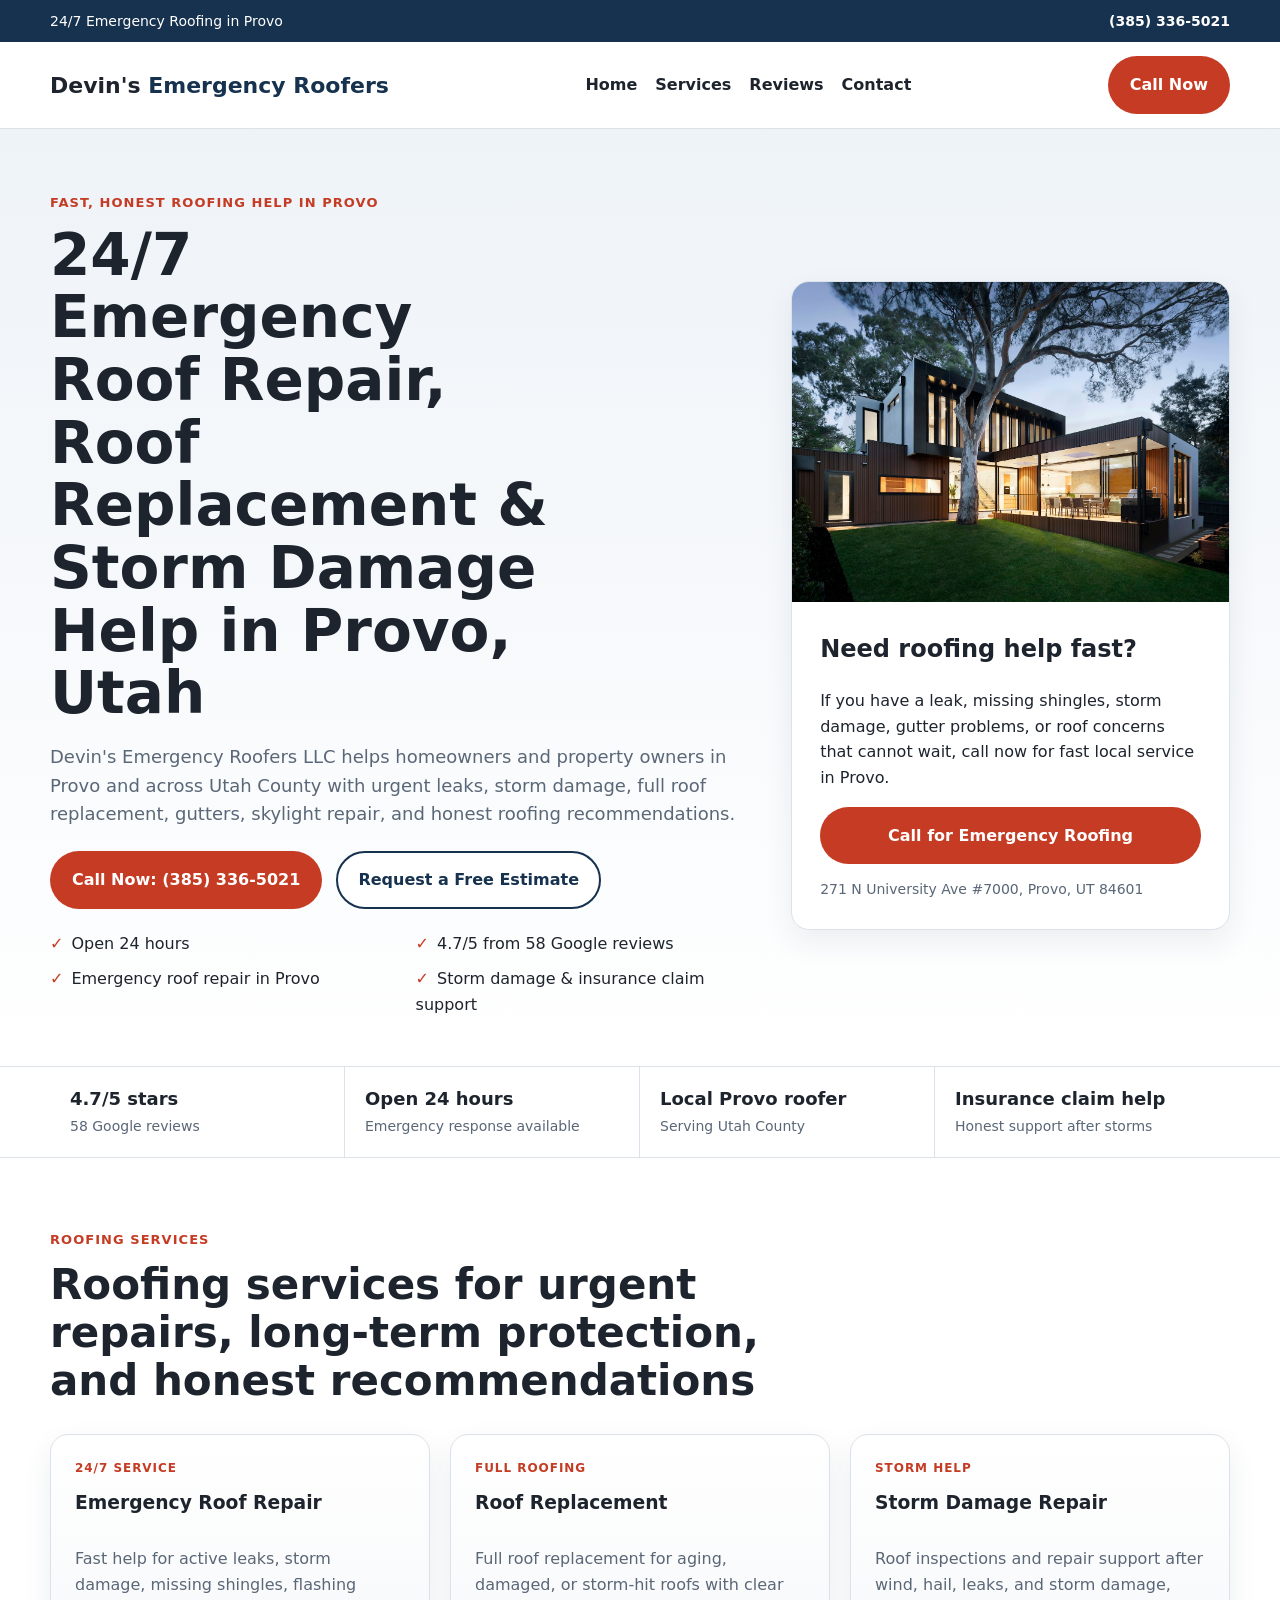
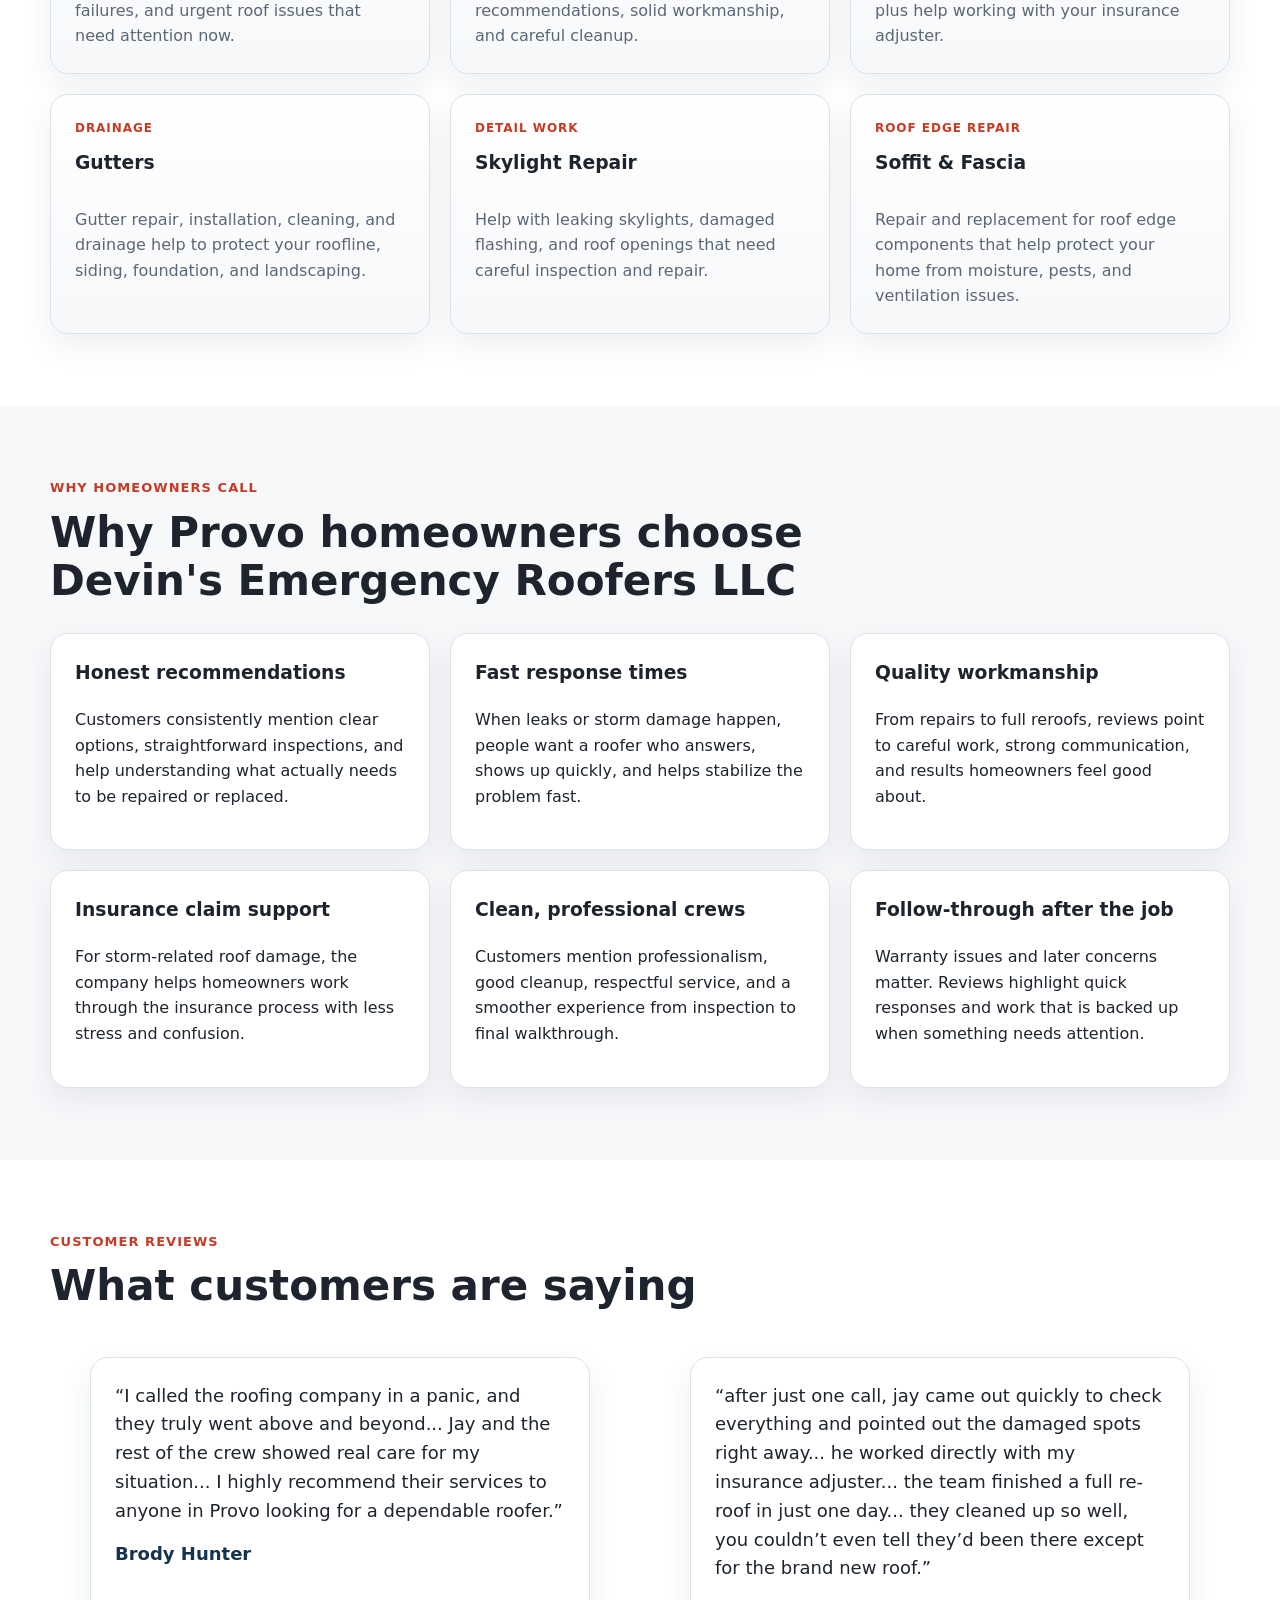
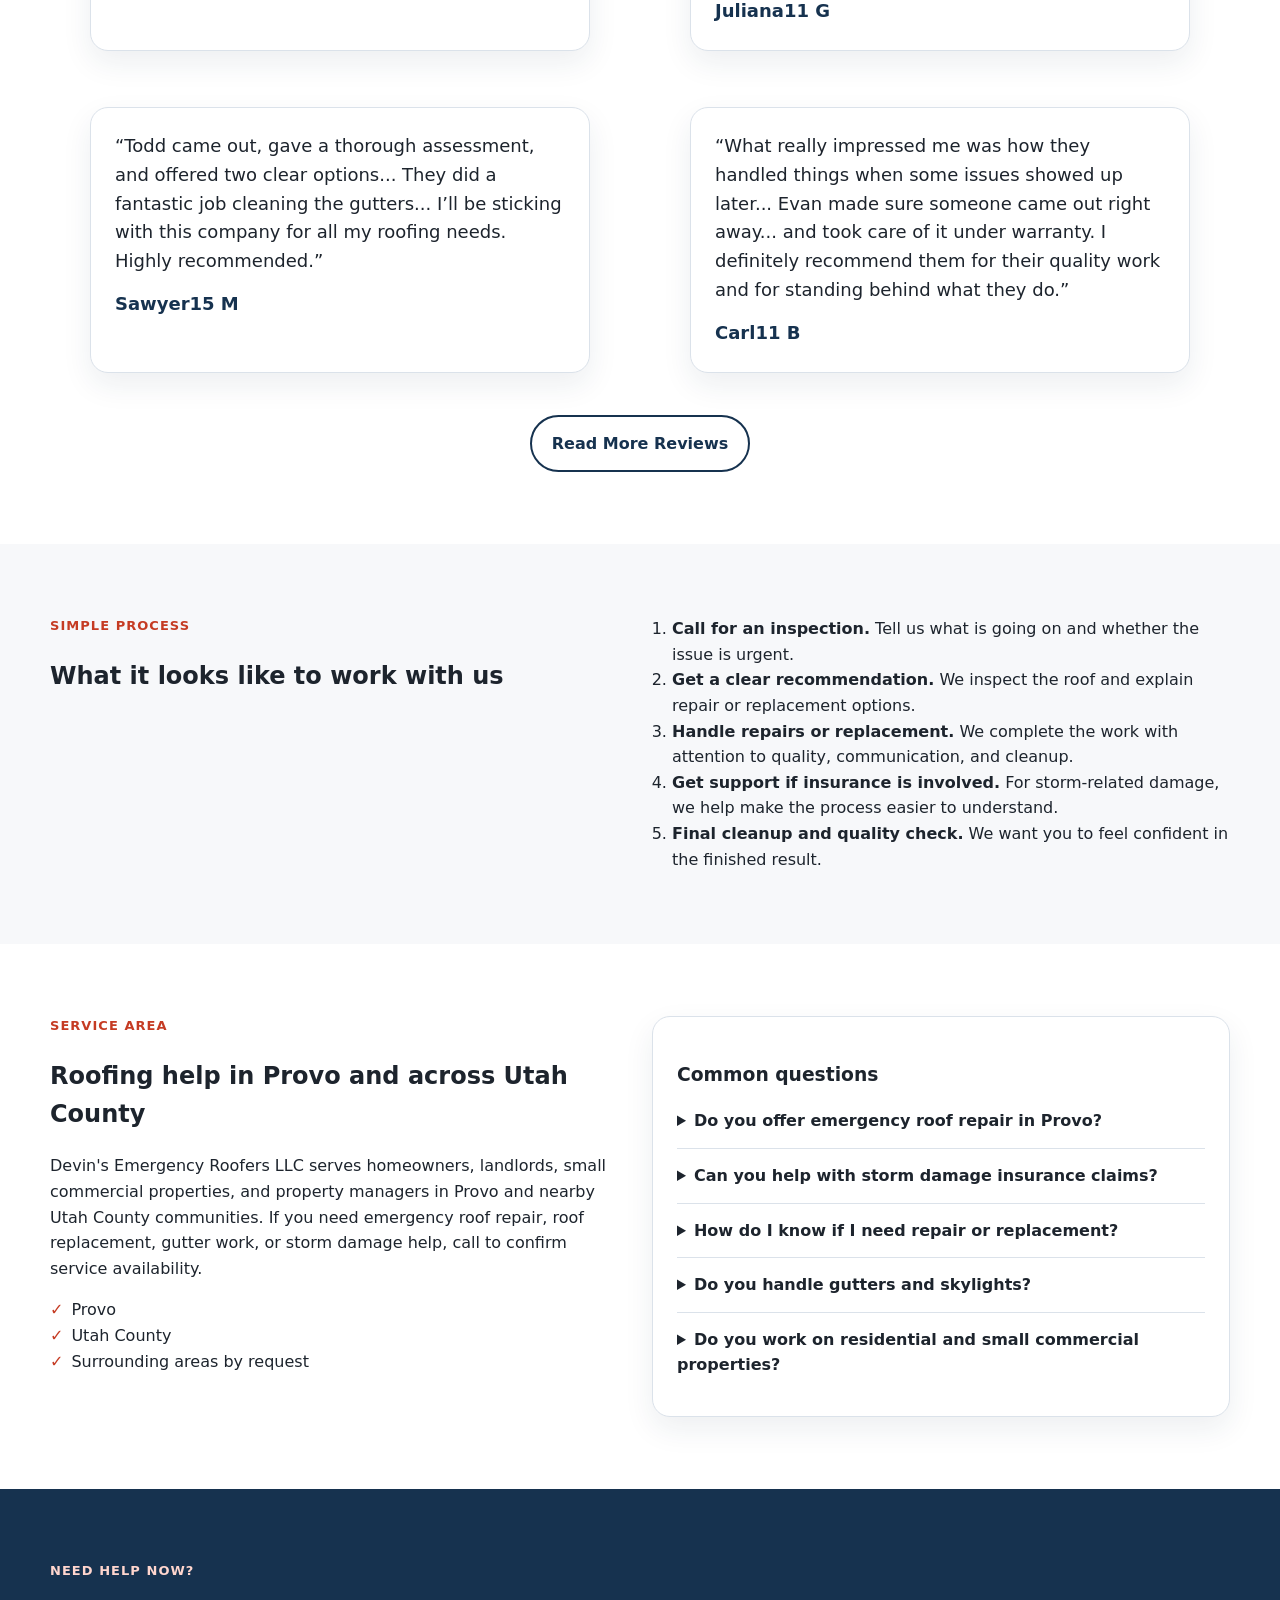
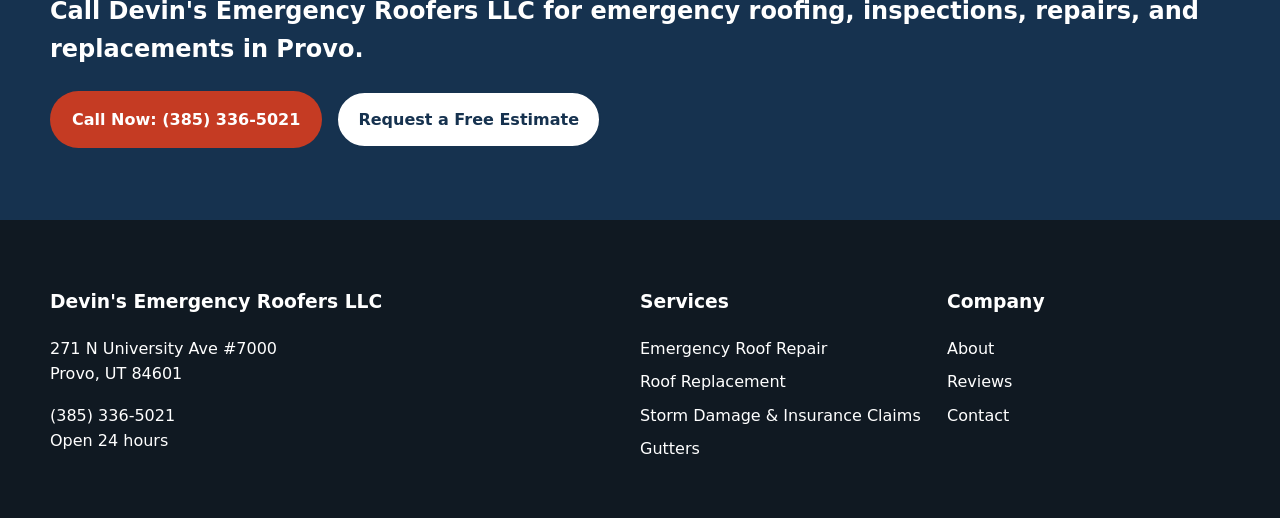
==== commit e38cfb96: "Tighten homepage header and navigation" ====
--- a/index.html
+++ b/index.html
@@ -35,22 +35,18 @@
 <body>
   <div class="topbar">
     <div class="container topbar-inner">
-      <span>24/7 Emergency Roofing in Provo & Utah County</span>
-      <a href="tel:3853365021" class="topbar-phone">Call Now: (385) 336-5021</a>
+      <span>24/7 Emergency Roofing in Provo</span>
+      <a href="tel:3853365021" class="topbar-phone">(385) 336-5021</a>
     </div>
   </div>
 
   <header class="site-header">
     <div class="container nav-wrap">
-      <a class="logo" href="index.html">Devin's <span>Emergency Roofers</span> LLC</a>
+      <a class="logo" href="index.html">Devin's <span>Emergency Roofers</span></a>
       <nav class="site-nav" aria-label="Primary">
         <a href="index.html">Home</a>
         <a href="services.html">Services</a>
-        <a href="emergency-roof-repair.html">Emergency Roof Repair</a>
-        <a href="roof-replacement.html">Roof Replacement</a>
-        <a href="storm-damage-insurance-claims.html">Storm Damage & Insurance</a>
         <a href="reviews.html">Reviews</a>
-        <a href="about.html">About</a>
         <a href="contact.html">Contact</a>
       </nav>
       <a href="tel:3853365021" class="btn btn-primary desktop-call">Call Now</a>
--- a/styles.css
+++ b/styles.css
@@ -12,4 +12,4 @@
   --radius: 18px;
   --container: 1180px;
 }
-*{box-sizing:border-box}html{scroll-behavior:smooth}body{margin:0;font-family:Inter,system-ui,-apple-system,BlinkMacSystemFont,"Segoe UI",sans-serif;color:var(--text);background:var(--white);line-height:1.6}a{color:var(--primary);text-decoration:none}img{max-width:100%} .container{width:min(calc(100% - 32px),var(--container));margin:0 auto}.topbar{background:var(--primary);color:#fff;font-size:14px}.topbar-inner{display:flex;justify-content:space-between;gap:16px;padding:10px 0;align-items:center}.topbar-phone{color:#fff;font-weight:700}.site-header{background:#fff;border-bottom:1px solid var(--line);position:sticky;top:0;z-index:20}.nav-wrap{display:flex;align-items:center;justify-content:space-between;gap:20px;padding:16px 0}.logo{font-weight:800;font-size:24px;color:var(--text)}.logo span{color:var(--primary)}.site-nav{display:flex;gap:18px;flex-wrap:wrap}.site-nav a{font-weight:600;color:var(--text)}.btn{display:inline-flex;align-items:center;justify-content:center;padding:14px 20px;border-radius:999px;font-weight:700;border:2px solid transparent;transition:.2s ease}.btn:hover{transform:translateY(-1px)}.btn-primary{background:var(--accent);color:#fff}.btn-primary:hover{background:var(--accent-dark)}.btn-secondary{background:#fff;border-color:var(--primary);color:var(--primary)}.desktop-call{white-space:nowrap}.hero{background:linear-gradient(180deg,#eef3f8 0%,#fff 100%);padding:64px 0 48px}.hero-grid{display:grid;grid-template-columns:1.3fr .8fr;gap:28px;align-items:center}.eyebrow{text-transform:uppercase;letter-spacing:.08em;font-size:13px;font-weight:800;color:var(--accent);margin:0 0 10px}.hero h1,.page-hero h1{font-size:clamp(34px,5vw,58px);line-height:1.08;margin:0 0 18px;max-width:13ch}.hero-copy{font-size:18px;color:var(--muted);max-width:62ch}.hero-actions,.cta-actions{display:flex;gap:14px;flex-wrap:wrap;margin-top:22px}.hero-points{display:grid;grid-template-columns:repeat(2,minmax(0,1fr));gap:10px 18px;padding:0;margin:22px 0 0;list-style:none}.hero-points li::before,.check-list li::before{content:"✓";font-weight:800;color:var(--accent);margin-right:8px}.card{background:var(--white);border:1px solid var(--line);border-radius:var(--radius);box-shadow:var(--card-shadow)}.hero-visual{overflow:hidden;padding:0}.hero-image{display:block;width:100%;height:320px;object-fit:cover}.hero-card{padding:28px}.hero-card h2{margin-top:0}.full{width:100%}.mini-note{font-size:14px;color:var(--muted);margin-bottom:0}.trust-strip{border-top:1px solid var(--line);border-bottom:1px solid var(--line);background:#fff}.trust-grid{display:grid;grid-template-columns:repeat(4,1fr);gap:0}.trust-grid>div{padding:18px 20px;border-right:1px solid var(--line)}.trust-grid>div:last-child{border-right:0}.trust-grid strong{display:block;font-size:18px}.trust-grid span{color:var(--muted);font-size:14px}.section{padding:72px 0}.section-alt{background:var(--bg)}.section-head{max-width:760px;margin-bottom:28px}.section-head h2{font-size:clamp(28px,4vw,42px);line-height:1.15;margin:0}.card-grid{display:grid;gap:20px}.card-grid.three{grid-template-columns:repeat(3,1fr)}.card-grid.two{grid-template-columns:repeat(2,1fr)}.service-card,.quote-card,.feature-grid .card,.faq-card,.contact-card,.service-detail{padding:24px}.service-card{padding:0;overflow:hidden}.service-image{display:block;width:100%;height:220px;object-fit:cover}.service-card-body{padding:24px}.service-card h3,.feature-grid h3,.service-detail h2{margin-top:0}.service-grid-clean .service-card{display:flex;min-height:100%}.service-card-text{background:linear-gradient(180deg,#ffffff 0%,#f7f8fa 100%)}.service-card-text .service-card-body{display:flex;flex-direction:column;gap:10px}.service-kicker{display:inline-block;font-size:12px;font-weight:800;letter-spacing:.08em;text-transform:uppercase;color:var(--accent)}.service-card-text h3 a{color:var(--text)}.service-card-text p{margin:0;color:var(--muted)}.feature-grid{display:grid;grid-template-columns:repeat(3,1fr);gap:20px}.quote-card{font-size:18px}.quote-card cite{display:block;margin-top:14px;font-style:normal;font-weight:700;color:var(--primary)}.center{text-align:center}.top-gap{margin-top:24px}.process-grid,.two-col,.contact-grid{display:grid;grid-template-columns:1fr 1fr;gap:24px;align-items:start}.process-list{margin:0;padding-left:20px}.check-list{list-style:none;padding:0}.faq-card details{border-top:1px solid var(--line);padding:14px 0}.faq-card details:first-of-type{border-top:0;padding-top:0}.faq-card summary{font-weight:700;cursor:pointer}.cta-band{background:var(--primary);color:#fff}.cta-band .eyebrow{color:#ffd6ce}.cta-band h2{margin:0}.site-footer{background:#101922;color:#fff;padding:48px 0}.site-footer a{color:#fff}.footer-grid{display:grid;grid-template-columns:2fr 1fr 1fr;gap:24px}.footer-grid ul{list-style:none;padding:0;margin:0}.footer-grid li{margin:8px 0}.sticky-call{position:fixed;left:12px;right:12px;bottom:12px;display:none;background:var(--accent);color:#fff;text-align:center;padding:15px 18px;border-radius:999px;font-weight:800;box-shadow:0 12px 30px rgba(0,0,0,.25);z-index:30}.page-hero{background:linear-gradient(180deg,#eef3f8 0%,#fff 100%);padding:54px 0 30px}.page-hero p{max-width:70ch;color:var(--muted);font-size:18px}.crumbs{font-size:14px;color:var(--muted);margin-bottom:10px}.service-layout{display:grid;grid-template-columns:.8fr 1.2fr;gap:24px}.service-sidebar{padding:24px;position:sticky;top:104px}.service-sidebar ul{list-style:none;padding:0;margin:0}.service-sidebar li{margin:10px 0}.service-stack{display:grid;gap:20px}.service-detail ul{padding-left:20px}.contact-form{display:grid;gap:14px}.field{display:grid;gap:8px}.field input,.field textarea,.field select{width:100%;padding:14px 16px;border-radius:14px;border:1px solid var(--line);font:inherit}.field textarea{min-height:130px;resize:vertical}.form-grid{display:grid;grid-template-columns:1fr 1fr;gap:14px}.map-placeholder{min-height:260px;border:1px dashed var(--line);border-radius:var(--radius);display:flex;align-items:center;justify-content:center;background:#eef3f8;color:var(--muted);padding:20px;text-align:center}.review-list{display:grid;gap:18px}.review-item{padding:24px}.service-links{display:grid;gap:10px}.service-links a{font-weight:700}.nap{font-style:normal}.notice{background:#fff7f5;border:1px solid #f0c9c2;padding:14px 16px;border-radius:14px;color:#7a2a1b}.sr-only{position:absolute;left:-9999px}@media (max-width: 980px){.site-nav{display:none}.desktop-call{display:none}.hero-grid,.process-grid,.two-col,.contact-grid,.service-layout,.feature-grid,.card-grid.three,.card-grid.two,.trust-grid,.footer-grid,.form-grid{grid-template-columns:1fr}.trust-grid>div{border-right:0;border-bottom:1px solid var(--line)}.trust-grid>div:last-child{border-bottom:0}.sticky-call{display:block}.hero-points{grid-template-columns:1fr}.service-sidebar{position:static}.hero-image{height:240px}.service-image{height:200px}}+*{box-sizing:border-box}html{scroll-behavior:smooth}body{margin:0;font-family:Inter,system-ui,-apple-system,BlinkMacSystemFont,"Segoe UI",sans-serif;color:var(--text);background:var(--white);line-height:1.6}a{color:var(--primary);text-decoration:none}img{max-width:100%} .container{width:min(calc(100% - 32px),var(--container));margin:0 auto}.topbar{background:var(--primary);color:#fff;font-size:14px}.topbar-inner{display:flex;justify-content:space-between;gap:16px;padding:10px 0;align-items:center}.topbar-phone{color:#fff;font-weight:800}.site-header{background:#fff;border-bottom:1px solid var(--line);position:sticky;top:0;z-index:20}.nav-wrap{display:flex;align-items:center;justify-content:space-between;gap:20px;padding:14px 0}.logo{font-weight:800;font-size:22px;color:var(--text);white-space:nowrap}.logo span{color:var(--primary)}.site-nav{display:flex;gap:18px;flex-wrap:wrap}.site-nav a{font-weight:600;color:var(--text)}.btn{display:inline-flex;align-items:center;justify-content:center;padding:14px 20px;border-radius:999px;font-weight:700;border:2px solid transparent;transition:.2s ease}.btn:hover{transform:translateY(-1px)}.btn-primary{background:var(--accent);color:#fff}.btn-primary:hover{background:var(--accent-dark)}.btn-secondary{background:#fff;border-color:var(--primary);color:var(--primary)}.desktop-call{white-space:nowrap}.hero{background:linear-gradient(180deg,#eef3f8 0%,#fff 100%);padding:64px 0 48px}.hero-grid{display:grid;grid-template-columns:1.3fr .8fr;gap:28px;align-items:center}.eyebrow{text-transform:uppercase;letter-spacing:.08em;font-size:13px;font-weight:800;color:var(--accent);margin:0 0 10px}.hero h1,.page-hero h1{font-size:clamp(34px,5vw,58px);line-height:1.08;margin:0 0 18px;max-width:13ch}.hero-copy{font-size:18px;color:var(--muted);max-width:62ch}.hero-actions,.cta-actions{display:flex;gap:14px;flex-wrap:wrap;margin-top:22px}.hero-points{display:grid;grid-template-columns:repeat(2,minmax(0,1fr));gap:10px 18px;padding:0;margin:22px 0 0;list-style:none}.hero-points li::before,.check-list li::before{content:"✓";font-weight:800;color:var(--accent);margin-right:8px}.card{background:var(--white);border:1px solid var(--line);border-radius:var(--radius);box-shadow:var(--card-shadow)}.hero-visual{overflow:hidden;padding:0}.hero-image{display:block;width:100%;height:320px;object-fit:cover}.hero-card{padding:28px}.hero-card h2{margin-top:0}.full{width:100%}.mini-note{font-size:14px;color:var(--muted);margin-bottom:0}.trust-strip{border-top:1px solid var(--line);border-bottom:1px solid var(--line);background:#fff}.trust-grid{display:grid;grid-template-columns:repeat(4,1fr);gap:0}.trust-grid>div{padding:18px 20px;border-right:1px solid var(--line)}.trust-grid>div:last-child{border-right:0}.trust-grid strong{display:block;font-size:18px}.trust-grid span{color:var(--muted);font-size:14px}.section{padding:72px 0}.section-alt{background:var(--bg)}.section-head{max-width:760px;margin-bottom:28px}.section-head h2{font-size:clamp(28px,4vw,42px);line-height:1.15;margin:0}.card-grid{display:grid;gap:20px}.card-grid.three{grid-template-columns:repeat(3,1fr)}.card-grid.two{grid-template-columns:repeat(2,1fr)}.service-card,.quote-card,.feature-grid .card,.faq-card,.contact-card,.service-detail{padding:24px}.service-card{padding:0;overflow:hidden}.service-image{display:block;width:100%;height:220px;object-fit:cover}.service-card-body{padding:24px}.service-card h3,.feature-grid h3,.service-detail h2{margin-top:0}.service-grid-clean .service-card{display:flex;min-height:100%}.service-card-text{background:linear-gradient(180deg,#ffffff 0%,#f7f8fa 100%)}.service-card-text .service-card-body{display:flex;flex-direction:column;gap:10px}.service-kicker{display:inline-block;font-size:12px;font-weight:800;letter-spacing:.08em;text-transform:uppercase;color:var(--accent)}.service-card-text h3 a{color:var(--text)}.service-card-text p{margin:0;color:var(--muted)}.feature-grid{display:grid;grid-template-columns:repeat(3,1fr);gap:20px}.quote-card{font-size:18px}.quote-card cite{display:block;margin-top:14px;font-style:normal;font-weight:700;color:var(--primary)}.center{text-align:center}.top-gap{margin-top:24px}.process-grid,.two-col,.contact-grid{display:grid;grid-template-columns:1fr 1fr;gap:24px;align-items:start}.process-list{margin:0;padding-left:20px}.check-list{list-style:none;padding:0}.faq-card details{border-top:1px solid var(--line);padding:14px 0}.faq-card details:first-of-type{border-top:0;padding-top:0}.faq-card summary{font-weight:700;cursor:pointer}.cta-band{background:var(--primary);color:#fff}.cta-band .eyebrow{color:#ffd6ce}.cta-band h2{margin:0}.site-footer{background:#101922;color:#fff;padding:48px 0}.site-footer a{color:#fff}.footer-grid{display:grid;grid-template-columns:2fr 1fr 1fr;gap:24px}.footer-grid ul{list-style:none;padding:0;margin:0}.footer-grid li{margin:8px 0}.sticky-call{position:fixed;left:12px;right:12px;bottom:12px;display:none;background:var(--accent);color:#fff;text-align:center;padding:15px 18px;border-radius:999px;font-weight:800;box-shadow:0 12px 30px rgba(0,0,0,.25);z-index:30}.page-hero{background:linear-gradient(180deg,#eef3f8 0%,#fff 100%);padding:54px 0 30px}.page-hero p{max-width:70ch;color:var(--muted);font-size:18px}.crumbs{font-size:14px;color:var(--muted);margin-bottom:10px}.service-layout{display:grid;grid-template-columns:.8fr 1.2fr;gap:24px}.service-sidebar{padding:24px;position:sticky;top:104px}.service-sidebar ul{list-style:none;padding:0;margin:0}.service-sidebar li{margin:10px 0}.service-stack{display:grid;gap:20px}.service-detail ul{padding-left:20px}.contact-form{display:grid;gap:14px}.field{display:grid;gap:8px}.field input,.field textarea,.field select{width:100%;padding:14px 16px;border-radius:14px;border:1px solid var(--line);font:inherit}.field textarea{min-height:130px;resize:vertical}.form-grid{display:grid;grid-template-columns:1fr 1fr;gap:14px}.map-placeholder{min-height:260px;border:1px dashed var(--line);border-radius:var(--radius);display:flex;align-items:center;justify-content:center;background:#eef3f8;color:var(--muted);padding:20px;text-align:center}.review-list{display:grid;gap:18px}.review-item{padding:24px}.service-links{display:grid;gap:10px}.service-links a{font-weight:700}.nap{font-style:normal}.notice{background:#fff7f5;border:1px solid #f0c9c2;padding:14px 16px;border-radius:14px;color:#7a2a1b}.sr-only{position:absolute;left:-9999px}@media (max-width: 980px){.site-nav{display:none}.desktop-call{display:none}.hero-grid,.process-grid,.two-col,.contact-grid,.service-layout,.feature-grid,.card-grid.three,.card-grid.two,.trust-grid,.footer-grid,.form-grid{grid-template-columns:1fr}.trust-grid>div{border-right:0;border-bottom:1px solid var(--line)}.trust-grid>div:last-child{border-bottom:0}.sticky-call{display:block}.hero-points{grid-template-columns:1fr}.service-sidebar{position:static}.hero-image{height:240px}.service-image{height:200px}}
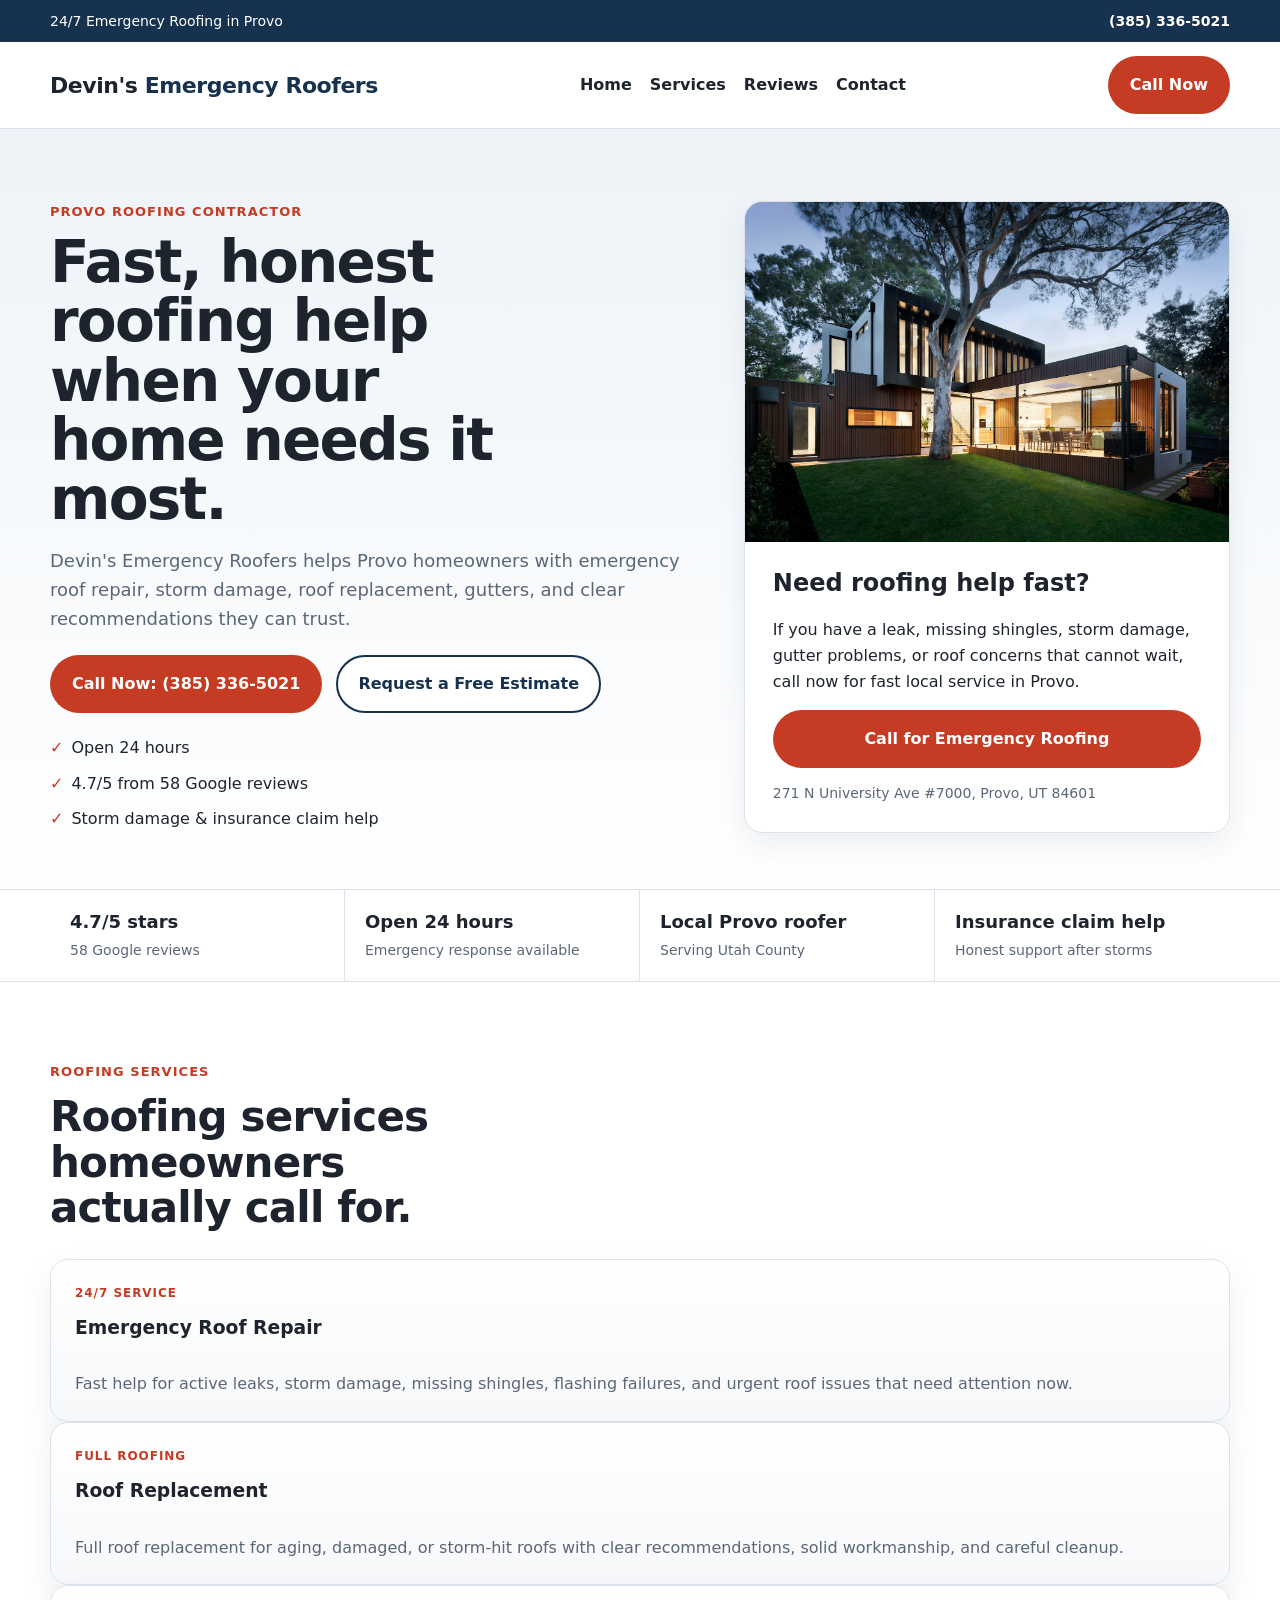
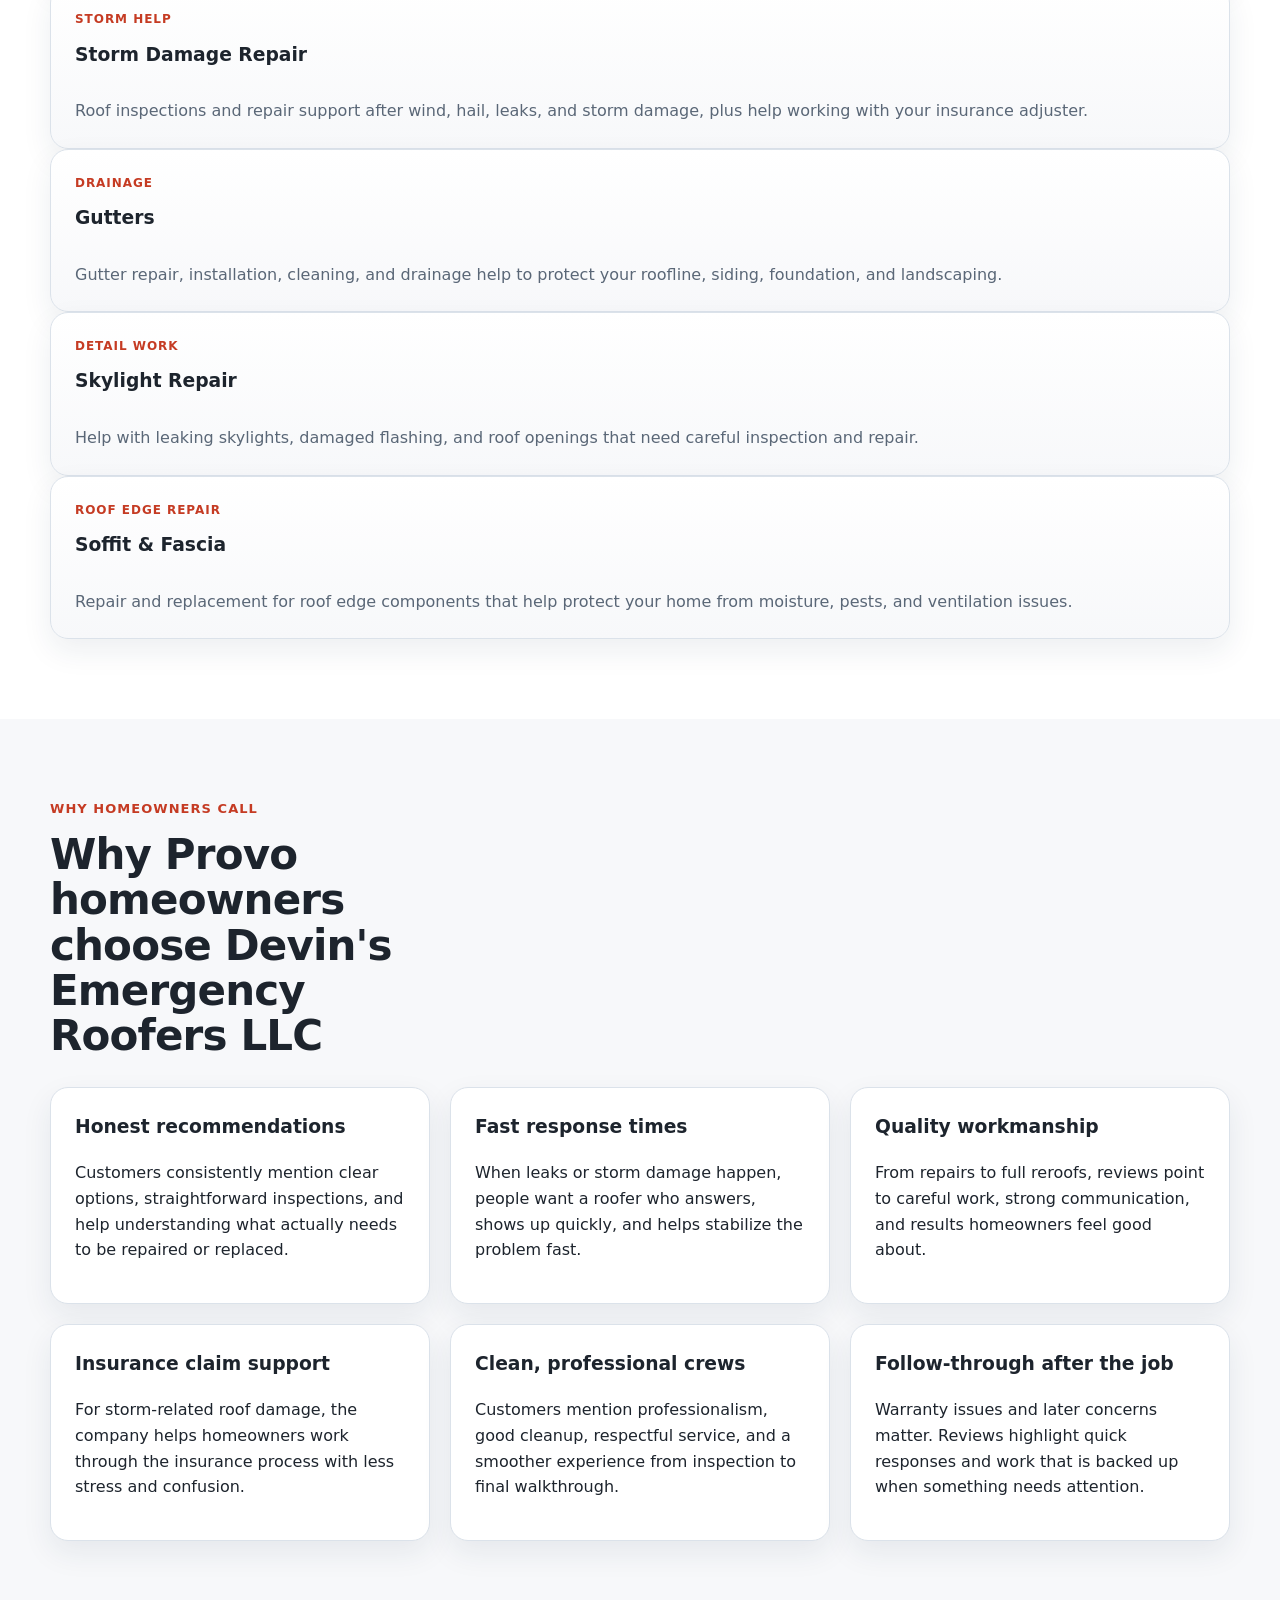
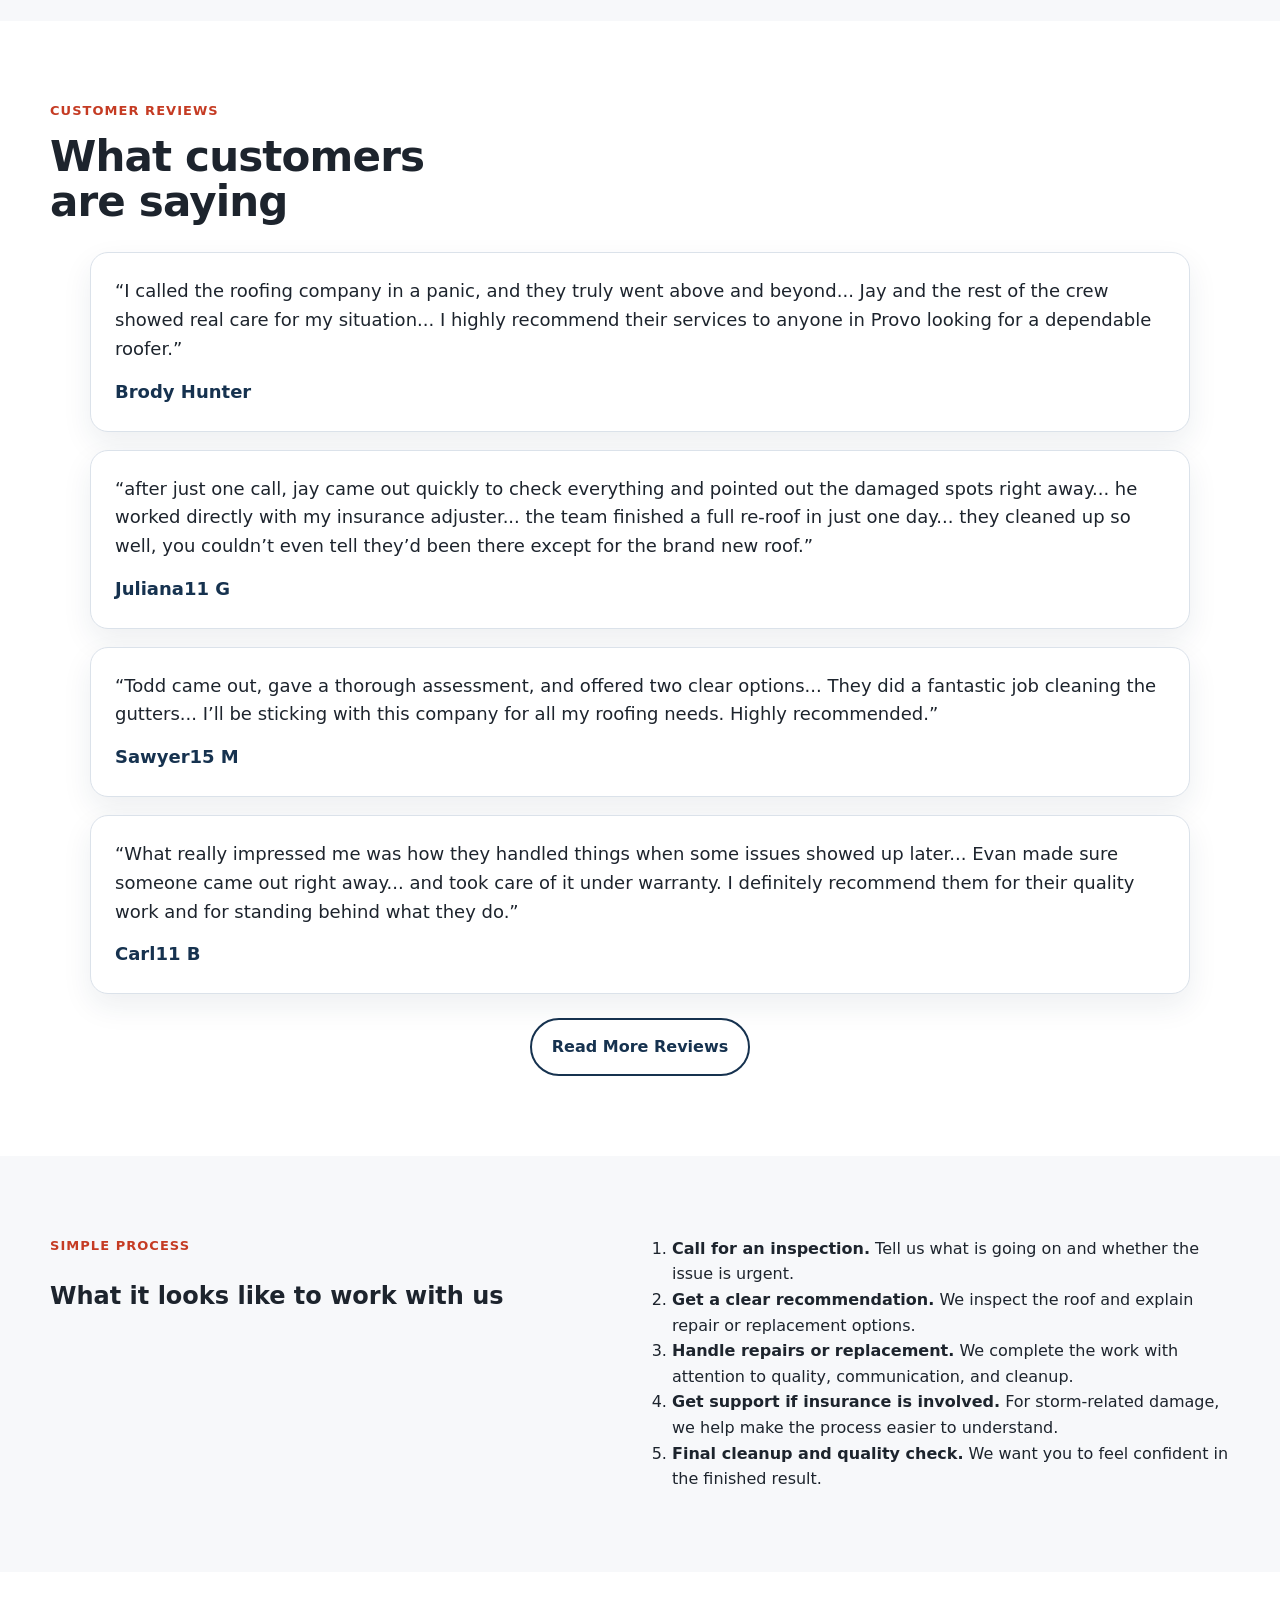
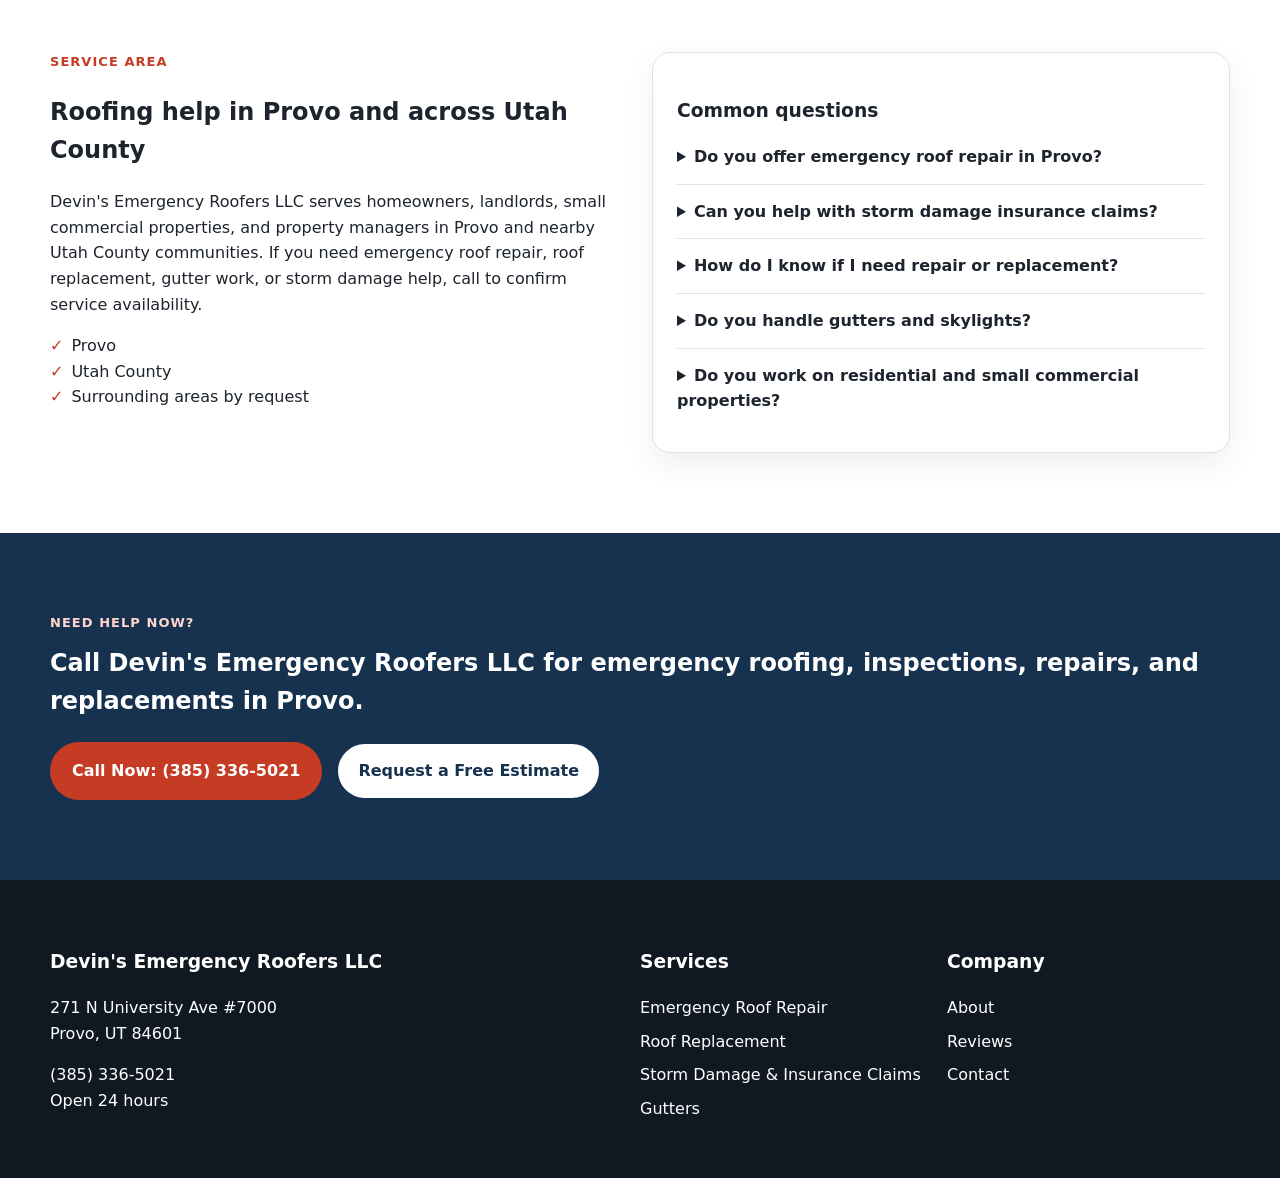
==== commit b08ed4a1: "Refine homepage hierarchy and polish" ====
--- a/index.html
+++ b/index.html
@@ -56,19 +56,18 @@
   <main>
     <section class="hero">
       <div class="container hero-grid">
-        <div>
-          <p class="eyebrow">Fast, honest roofing help in Provo</p>
-          <h1>24/7 Emergency Roof Repair, Roof Replacement & Storm Damage Help in Provo, Utah</h1>
-          <p class="hero-copy">Devin's Emergency Roofers LLC helps homeowners and property owners in Provo and across Utah County with urgent leaks, storm damage, full roof replacement, gutters, skylight repair, and honest roofing recommendations.</p>
+        <div class="hero-copy-wrap">
+          <p class="eyebrow">Provo roofing contractor</p>
+          <h1>Fast, honest roofing help when your home needs it most.</h1>
+          <p class="hero-copy">Devin's Emergency Roofers helps Provo homeowners with emergency roof repair, storm damage, roof replacement, gutters, and clear recommendations they can trust.</p>
           <div class="hero-actions">
             <a href="tel:3853365021" class="btn btn-primary">Call Now: (385) 336-5021</a>
             <a href="contact.html#estimate-form" class="btn btn-secondary">Request a Free Estimate</a>
           </div>
-          <ul class="hero-points">
+          <ul class="hero-points hero-points-clean">
             <li>Open 24 hours</li>
             <li>4.7/5 from 58 Google reviews</li>
-            <li>Emergency roof repair in Provo</li>
-            <li>Storm damage & insurance claim support</li>
+            <li>Storm damage & insurance claim help</li>
           </ul>
         </div>
         <div class="hero-visual card">
@@ -94,9 +93,9 @@
 
     <section class="section">
       <div class="container">
-        <div class="section-head">
+        <div class="section-head section-head-tight">
           <p class="eyebrow">Roofing services</p>
-          <h2>Roofing services for urgent repairs, long-term protection, and honest recommendations</h2>
+          <h2>Roofing services homeowners actually call for.</h2>
         </div>
         <div class="card-grid three service-grid-clean">
           <article class="card service-card service-card-text">
--- a/styles.css
+++ b/styles.css
@@ -12,4 +12,4 @@
   --radius: 18px;
   --container: 1180px;
 }
-*{box-sizing:border-box}html{scroll-behavior:smooth}body{margin:0;font-family:Inter,system-ui,-apple-system,BlinkMacSystemFont,"Segoe UI",sans-serif;color:var(--text);background:var(--white);line-height:1.6}a{color:var(--primary);text-decoration:none}img{max-width:100%} .container{width:min(calc(100% - 32px),var(--container));margin:0 auto}.topbar{background:var(--primary);color:#fff;font-size:14px}.topbar-inner{display:flex;justify-content:space-between;gap:16px;padding:10px 0;align-items:center}.topbar-phone{color:#fff;font-weight:800}.site-header{background:#fff;border-bottom:1px solid var(--line);position:sticky;top:0;z-index:20}.nav-wrap{display:flex;align-items:center;justify-content:space-between;gap:20px;padding:14px 0}.logo{font-weight:800;font-size:22px;color:var(--text);white-space:nowrap}.logo span{color:var(--primary)}.site-nav{display:flex;gap:18px;flex-wrap:wrap}.site-nav a{font-weight:600;color:var(--text)}.btn{display:inline-flex;align-items:center;justify-content:center;padding:14px 20px;border-radius:999px;font-weight:700;border:2px solid transparent;transition:.2s ease}.btn:hover{transform:translateY(-1px)}.btn-primary{background:var(--accent);color:#fff}.btn-primary:hover{background:var(--accent-dark)}.btn-secondary{background:#fff;border-color:var(--primary);color:var(--primary)}.desktop-call{white-space:nowrap}.hero{background:linear-gradient(180deg,#eef3f8 0%,#fff 100%);padding:64px 0 48px}.hero-grid{display:grid;grid-template-columns:1.3fr .8fr;gap:28px;align-items:center}.eyebrow{text-transform:uppercase;letter-spacing:.08em;font-size:13px;font-weight:800;color:var(--accent);margin:0 0 10px}.hero h1,.page-hero h1{font-size:clamp(34px,5vw,58px);line-height:1.08;margin:0 0 18px;max-width:13ch}.hero-copy{font-size:18px;color:var(--muted);max-width:62ch}.hero-actions,.cta-actions{display:flex;gap:14px;flex-wrap:wrap;margin-top:22px}.hero-points{display:grid;grid-template-columns:repeat(2,minmax(0,1fr));gap:10px 18px;padding:0;margin:22px 0 0;list-style:none}.hero-points li::before,.check-list li::before{content:"✓";font-weight:800;color:var(--accent);margin-right:8px}.card{background:var(--white);border:1px solid var(--line);border-radius:var(--radius);box-shadow:var(--card-shadow)}.hero-visual{overflow:hidden;padding:0}.hero-image{display:block;width:100%;height:320px;object-fit:cover}.hero-card{padding:28px}.hero-card h2{margin-top:0}.full{width:100%}.mini-note{font-size:14px;color:var(--muted);margin-bottom:0}.trust-strip{border-top:1px solid var(--line);border-bottom:1px solid var(--line);background:#fff}.trust-grid{display:grid;grid-template-columns:repeat(4,1fr);gap:0}.trust-grid>div{padding:18px 20px;border-right:1px solid var(--line)}.trust-grid>div:last-child{border-right:0}.trust-grid strong{display:block;font-size:18px}.trust-grid span{color:var(--muted);font-size:14px}.section{padding:72px 0}.section-alt{background:var(--bg)}.section-head{max-width:760px;margin-bottom:28px}.section-head h2{font-size:clamp(28px,4vw,42px);line-height:1.15;margin:0}.card-grid{display:grid;gap:20px}.card-grid.three{grid-template-columns:repeat(3,1fr)}.card-grid.two{grid-template-columns:repeat(2,1fr)}.service-card,.quote-card,.feature-grid .card,.faq-card,.contact-card,.service-detail{padding:24px}.service-card{padding:0;overflow:hidden}.service-image{display:block;width:100%;height:220px;object-fit:cover}.service-card-body{padding:24px}.service-card h3,.feature-grid h3,.service-detail h2{margin-top:0}.service-grid-clean .service-card{display:flex;min-height:100%}.service-card-text{background:linear-gradient(180deg,#ffffff 0%,#f7f8fa 100%)}.service-card-text .service-card-body{display:flex;flex-direction:column;gap:10px}.service-kicker{display:inline-block;font-size:12px;font-weight:800;letter-spacing:.08em;text-transform:uppercase;color:var(--accent)}.service-card-text h3 a{color:var(--text)}.service-card-text p{margin:0;color:var(--muted)}.feature-grid{display:grid;grid-template-columns:repeat(3,1fr);gap:20px}.quote-card{font-size:18px}.quote-card cite{display:block;margin-top:14px;font-style:normal;font-weight:700;color:var(--primary)}.center{text-align:center}.top-gap{margin-top:24px}.process-grid,.two-col,.contact-grid{display:grid;grid-template-columns:1fr 1fr;gap:24px;align-items:start}.process-list{margin:0;padding-left:20px}.check-list{list-style:none;padding:0}.faq-card details{border-top:1px solid var(--line);padding:14px 0}.faq-card details:first-of-type{border-top:0;padding-top:0}.faq-card summary{font-weight:700;cursor:pointer}.cta-band{background:var(--primary);color:#fff}.cta-band .eyebrow{color:#ffd6ce}.cta-band h2{margin:0}.site-footer{background:#101922;color:#fff;padding:48px 0}.site-footer a{color:#fff}.footer-grid{display:grid;grid-template-columns:2fr 1fr 1fr;gap:24px}.footer-grid ul{list-style:none;padding:0;margin:0}.footer-grid li{margin:8px 0}.sticky-call{position:fixed;left:12px;right:12px;bottom:12px;display:none;background:var(--accent);color:#fff;text-align:center;padding:15px 18px;border-radius:999px;font-weight:800;box-shadow:0 12px 30px rgba(0,0,0,.25);z-index:30}.page-hero{background:linear-gradient(180deg,#eef3f8 0%,#fff 100%);padding:54px 0 30px}.page-hero p{max-width:70ch;color:var(--muted);font-size:18px}.crumbs{font-size:14px;color:var(--muted);margin-bottom:10px}.service-layout{display:grid;grid-template-columns:.8fr 1.2fr;gap:24px}.service-sidebar{padding:24px;position:sticky;top:104px}.service-sidebar ul{list-style:none;padding:0;margin:0}.service-sidebar li{margin:10px 0}.service-stack{display:grid;gap:20px}.service-detail ul{padding-left:20px}.contact-form{display:grid;gap:14px}.field{display:grid;gap:8px}.field input,.field textarea,.field select{width:100%;padding:14px 16px;border-radius:14px;border:1px solid var(--line);font:inherit}.field textarea{min-height:130px;resize:vertical}.form-grid{display:grid;grid-template-columns:1fr 1fr;gap:14px}.map-placeholder{min-height:260px;border:1px dashed var(--line);border-radius:var(--radius);display:flex;align-items:center;justify-content:center;background:#eef3f8;color:var(--muted);padding:20px;text-align:center}.review-list{display:grid;gap:18px}.review-item{padding:24px}.service-links{display:grid;gap:10px}.service-links a{font-weight:700}.nap{font-style:normal}.notice{background:#fff7f5;border:1px solid #f0c9c2;padding:14px 16px;border-radius:14px;color:#7a2a1b}.sr-only{position:absolute;left:-9999px}@media (max-width: 980px){.site-nav{display:none}.desktop-call{display:none}.hero-grid,.process-grid,.two-col,.contact-grid,.service-layout,.feature-grid,.card-grid.three,.card-grid.two,.trust-grid,.footer-grid,.form-grid{grid-template-columns:1fr}.trust-grid>div{border-right:0;border-bottom:1px solid var(--line)}.trust-grid>div:last-child{border-bottom:0}.sticky-call{display:block}.hero-points{grid-template-columns:1fr}.service-sidebar{position:static}.hero-image{height:240px}.service-image{height:200px}}+*{box-sizing:border-box}html{scroll-behavior:smooth}body{margin:0;font-family:Inter,system-ui,-apple-system,BlinkMacSystemFont,"Segoe UI",sans-serif;color:var(--text);background:var(--white);line-height:1.6}a{color:var(--primary);text-decoration:none}img{max-width:100%} .container{width:min(calc(100% - 32px),var(--container));margin:0 auto}.topbar{background:var(--primary);color:#fff;font-size:14px}.topbar-inner{display:flex;justify-content:space-between;gap:16px;padding:10px 0;align-items:center}.topbar-phone{color:#fff;font-weight:800}.site-header{background:rgba(255,255,255,.96);border-bottom:1px solid var(--line);position:sticky;top:0;z-index:20;backdrop-filter:saturate(180%) blur(10px)}.nav-wrap{display:flex;align-items:center;justify-content:space-between;gap:20px;padding:14px 0}.logo{font-weight:800;font-size:22px;color:var(--text);white-space:nowrap;letter-spacing:-.02em}.logo span{color:var(--primary)}.site-nav{display:flex;gap:18px;flex-wrap:wrap}.site-nav a{font-weight:600;color:var(--text)}.btn{display:inline-flex;align-items:center;justify-content:center;padding:14px 20px;border-radius:999px;font-weight:700;border:2px solid transparent;transition:.2s ease}.btn:hover{transform:translateY(-1px)}.btn-primary{background:var(--accent);color:#fff}.btn-primary:hover{background:var(--accent-dark)}.btn-secondary{background:#fff;border-color:var(--primary);color:var(--primary)}.desktop-call{white-space:nowrap}.hero{background:linear-gradient(180deg,#eef3f8 0%,#fff 100%);padding:72px 0 56px}.hero-grid{display:grid;grid-template-columns:1.15fr .85fr;gap:36px;align-items:center}.hero-copy-wrap{max-width:640px}.eyebrow{text-transform:uppercase;letter-spacing:.08em;font-size:13px;font-weight:800;color:var(--accent);margin:0 0 10px}.hero h1,.page-hero h1{font-size:clamp(34px,5vw,58px);line-height:1.02;margin:0 0 18px;max-width:11ch;letter-spacing:-.03em}.hero-copy{font-size:18px;color:var(--muted);max-width:56ch}.hero-actions,.cta-actions{display:flex;gap:14px;flex-wrap:wrap;margin-top:22px}.hero-points{display:grid;grid-template-columns:repeat(2,minmax(0,1fr));gap:10px 18px;padding:0;margin:22px 0 0;list-style:none}.hero-points-clean{grid-template-columns:1fr;max-width:420px}.hero-points li::before,.check-list li::before{content:"✓";font-weight:800;color:var(--accent);margin-right:8px}.card{background:var(--white);border:1px solid var(--line);border-radius:var(--radius);box-shadow:var(--card-shadow)}.hero-visual{overflow:hidden;padding:0}.hero-image{display:block;width:100%;height:340px;object-fit:cover}.hero-card{padding:28px}.hero-card h2{margin-top:0;font-size:24px;line-height:1.15}.full{width:100%}.mini-note{font-size:14px;color:var(--muted);margin-bottom:0}.trust-strip{border-top:1px solid var(--line);border-bottom:1px solid var(--line);background:#fff}.trust-grid{display:grid;grid-template-columns:repeat(4,1fr);gap:0}.trust-grid>div{padding:18px 20px;border-right:1px solid var(--line)}.trust-grid>div:last-child{border-right:0}.trust-grid strong{display:block;font-size:18px}.trust-grid span{color:var(--muted);font-size:14px}.section{padding:80px 0}.section-alt{background:var(--bg)}.section-head{max-width:760px;margin-bottom:28px}.section-head-tight{max-width:560px}.section-head h2{font-size:clamp(28px,4vw,42px);line-height:1.08;margin:0;letter-spacing:-.02em}.section-head p+h2{max-width:14ch}.section-head-tight h2{max-width:12ch}.section-head .eyebrow{margin-bottom:12px}. card-grid{display:grid;gap:20px}.card-grid.three{grid-template-columns:repeat(3,1fr)}.card-grid.two{grid-template-columns:repeat(2,1fr)}.service-card,.quote-card,.feature-grid .card,.faq-card,.contact-card,.service-detail{padding:24px}.service-card{padding:0;overflow:hidden}.service-image{display:block;width:100%;height:220px;object-fit:cover}.service-card-body{padding:24px}.service-card h3,.feature-grid h3,.service-detail h2{margin-top:0}.service-grid-clean .service-card{display:flex;min-height:100%}.service-card-text{background:linear-gradient(180deg,#ffffff 0%,#f7f8fa 100%)}.service-card-text .service-card-body{display:flex;flex-direction:column;gap:10px}.service-kicker{display:inline-block;font-size:12px;font-weight:800;letter-spacing:.08em;text-transform:uppercase;color:var(--accent)}.service-card-text h3 a{color:var(--text)}.service-card-text p{margin:0;color:var(--muted)}.feature-grid{display:grid;grid-template-columns:repeat(3,1fr);gap:20px}.quote-card{font-size:18px}.quote-card cite{display:block;margin-top:14px;font-style:normal;font-weight:700;color:var(--primary)}.center{text-align:center}.top-gap{margin-top:24px}.process-grid,.two-col,.contact-grid{display:grid;grid-template-columns:1fr 1fr;gap:24px;align-items:start}.process-list{margin:0;padding-left:20px}.check-list{list-style:none;padding:0}.faq-card details{border-top:1px solid var(--line);padding:14px 0}.faq-card details:first-of-type{border-top:0;padding-top:0}.faq-card summary{font-weight:700;cursor:pointer}.cta-band{background:var(--primary);color:#fff}.cta-band .eyebrow{color:#ffd6ce}.cta-band h2{margin:0}.site-footer{background:#101922;color:#fff;padding:48px 0}.site-footer a{color:#fff}.footer-grid{display:grid;grid-template-columns:2fr 1fr 1fr;gap:24px}.footer-grid ul{list-style:none;padding:0;margin:0}.footer-grid li{margin:8px 0}.sticky-call{position:fixed;left:12px;right:12px;bottom:12px;display:none;background:var(--accent);color:#fff;text-align:center;padding:15px 18px;border-radius:999px;font-weight:800;box-shadow:0 12px 30px rgba(0,0,0,.25);z-index:30}.page-hero{background:linear-gradient(180deg,#eef3f8 0%,#fff 100%);padding:54px 0 30px}.page-hero p{max-width:70ch;color:var(--muted);font-size:18px}.crumbs{font-size:14px;color:var(--muted);margin-bottom:10px}.service-layout{display:grid;grid-template-columns:.8fr 1.2fr;gap:24px}.service-sidebar{padding:24px;position:sticky;top:104px}.service-sidebar ul{list-style:none;padding:0;margin:0}.service-sidebar li{margin:10px 0}.service-stack{display:grid;gap:20px}.service-detail ul{padding-left:20px}.contact-form{display:grid;gap:14px}.field{display:grid;gap:8px}.field input,.field textarea,.field select{width:100%;padding:14px 16px;border-radius:14px;border:1px solid var(--line);font:inherit}.field textarea{min-height:130px;resize:vertical}.form-grid{display:grid;grid-template-columns:1fr 1fr;gap:14px}.map-placeholder{min-height:260px;border:1px dashed var(--line);border-radius:var(--radius);display:flex;align-items:center;justify-content:center;background:#eef3f8;color:var(--muted);padding:20px;text-align:center}.review-list{display:grid;gap:18px}.review-item{padding:24px}.service-links{display:grid;gap:10px}.service-links a{font-weight:700}.nap{font-style:normal}.notice{background:#fff7f5;border:1px solid #f0c9c2;padding:14px 16px;border-radius:14px;color:#7a2a1b}.sr-only{position:absolute;left:-9999px}@media (max-width: 980px){.site-nav{display:none}.desktop-call{display:none}.hero-grid,.process-grid,.two-col,.contact-grid,.service-layout,.feature-grid,.card-grid.three,.card-grid.two,.trust-grid,.footer-grid,.form-grid{grid-template-columns:1fr}.trust-grid>div{border-right:0;border-bottom:1px solid var(--line)}.trust-grid>div:last-child{border-bottom:0}.sticky-call{display:block}.hero-points{grid-template-columns:1fr}.service-sidebar{position:static}.hero-image{height:240px}.service-image{height:200px}}
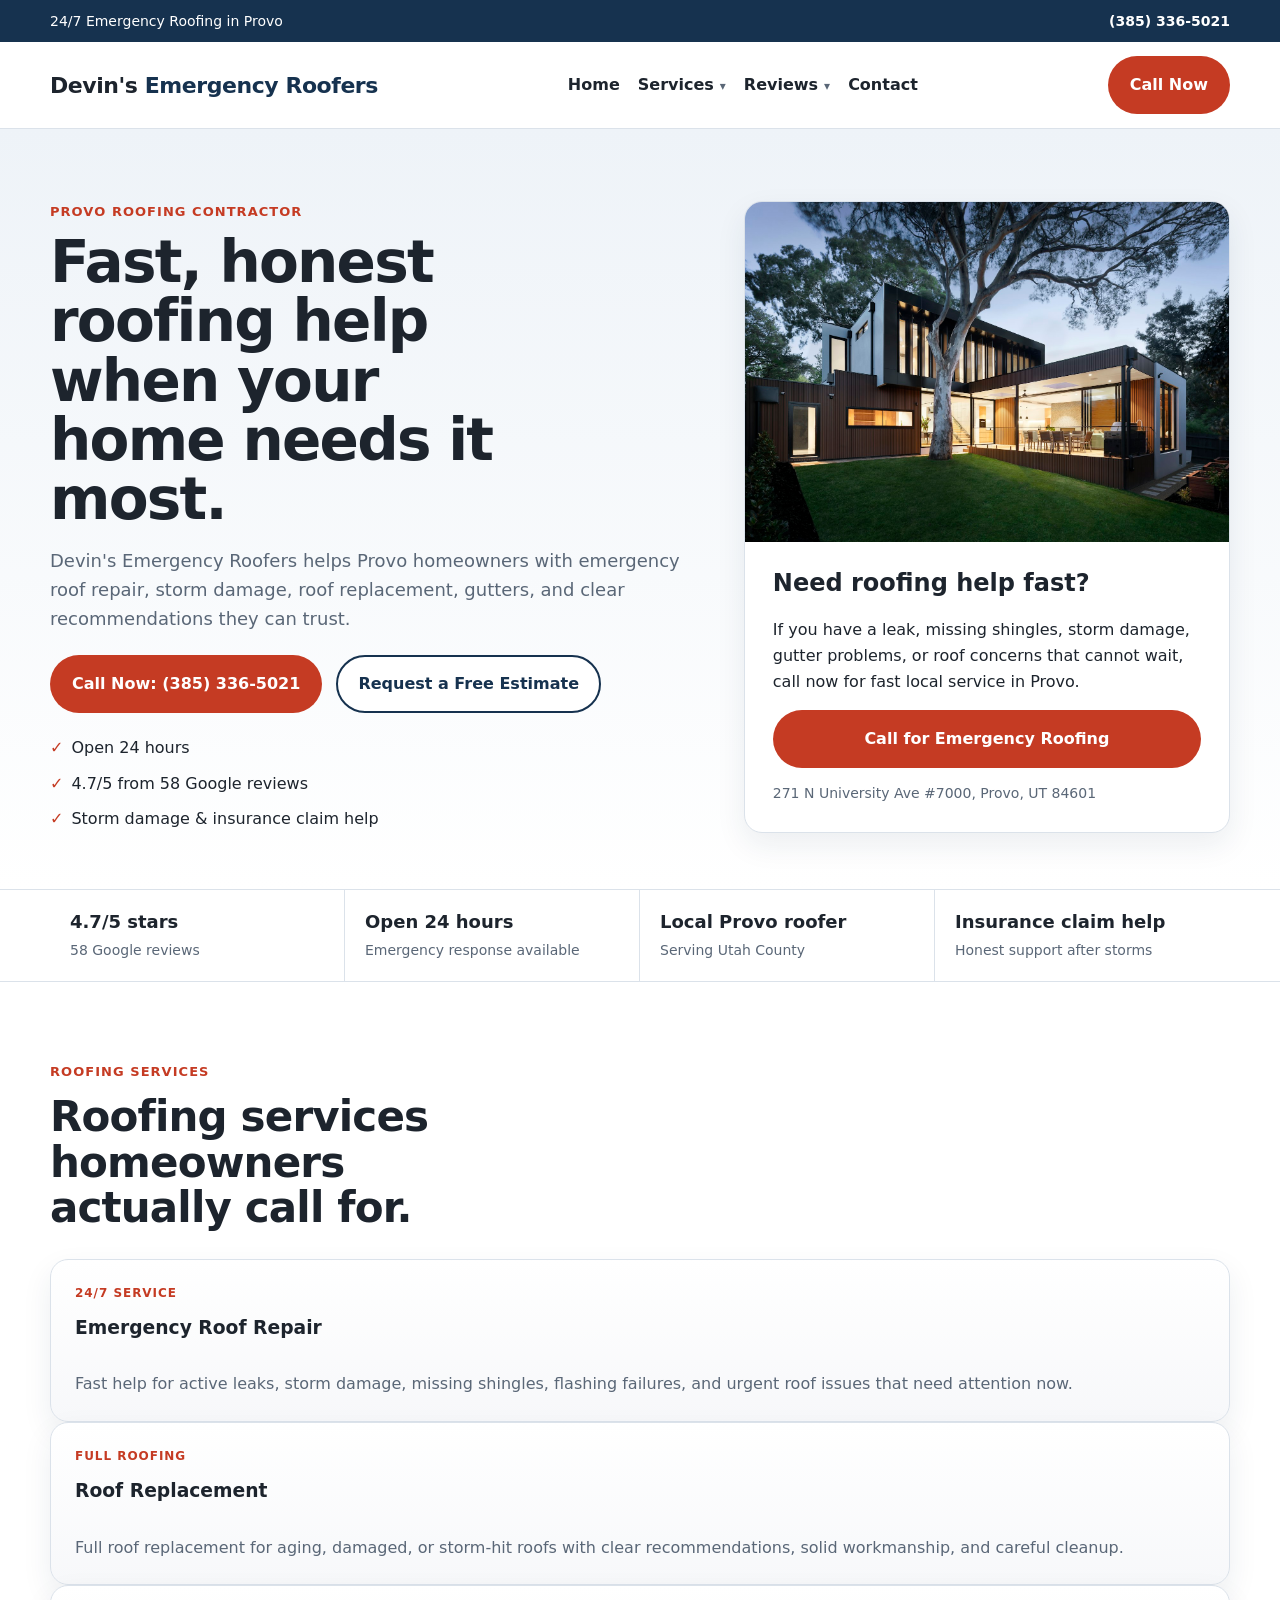
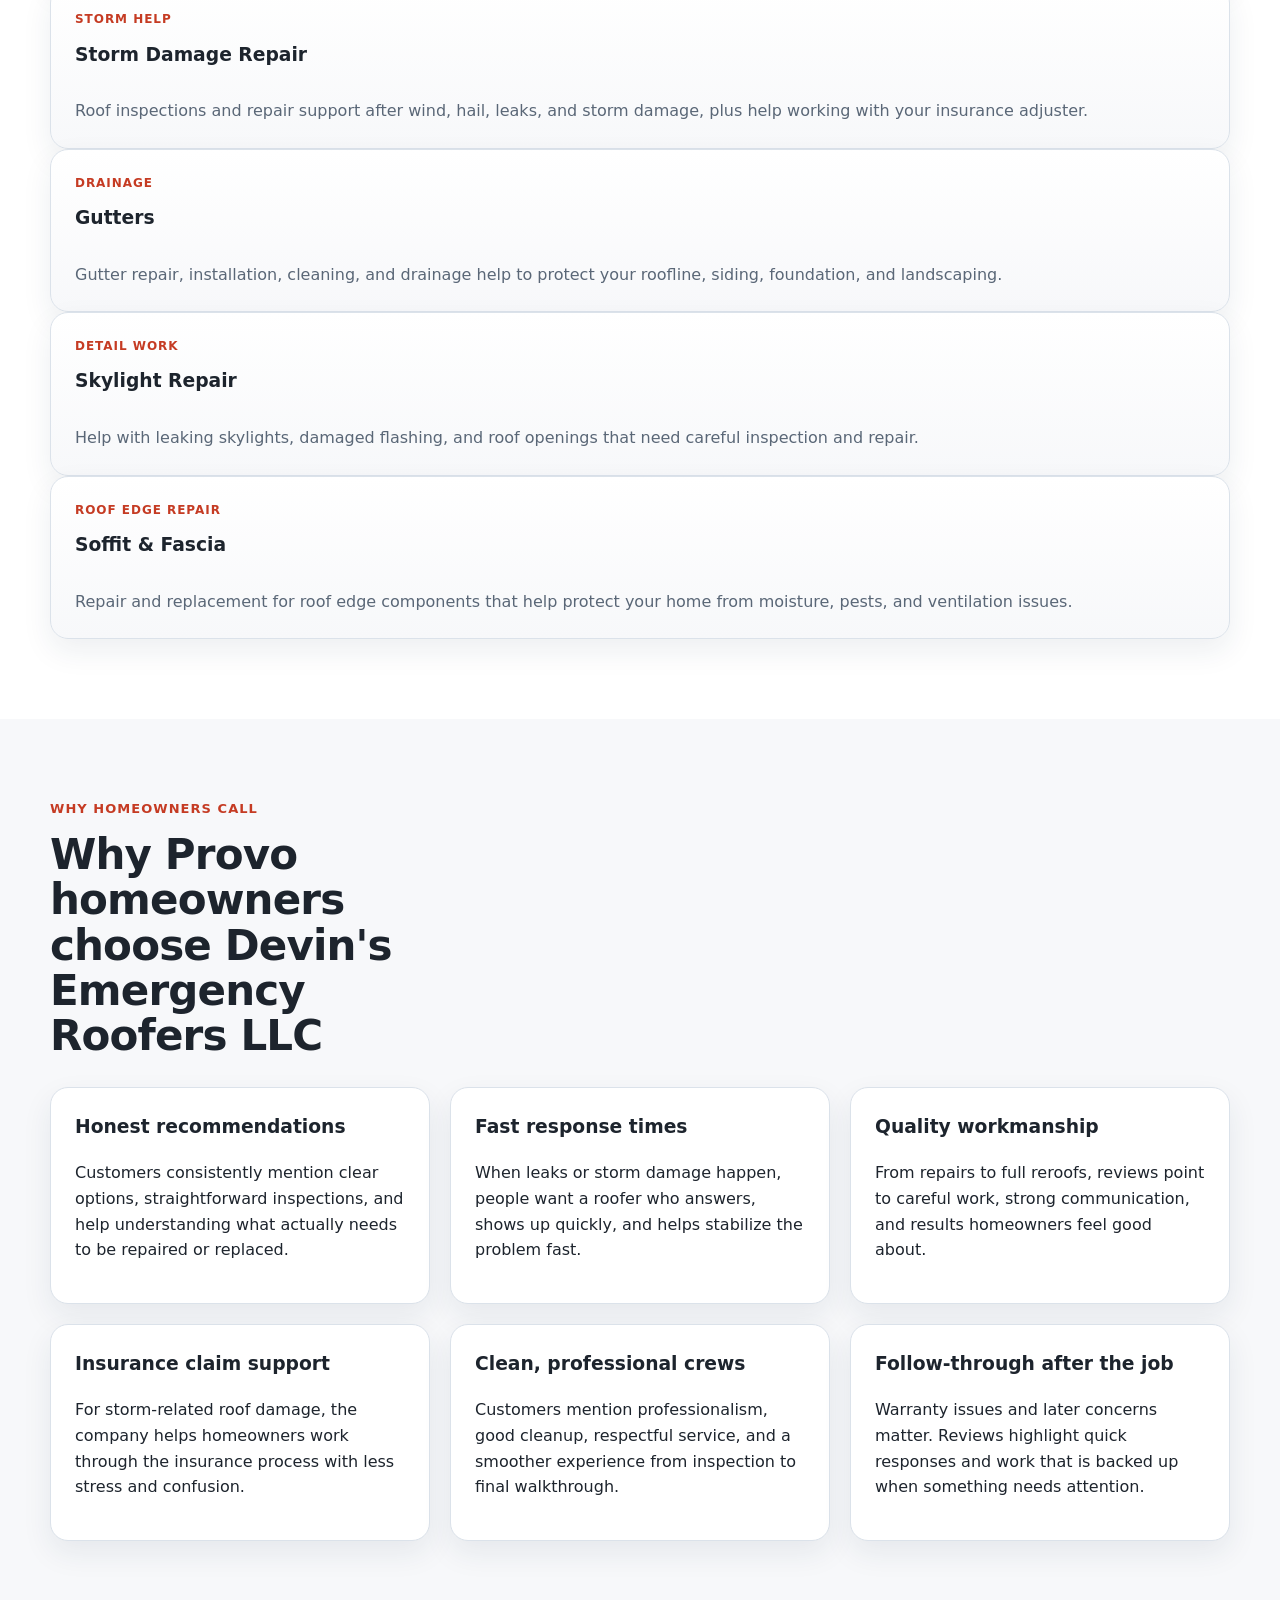
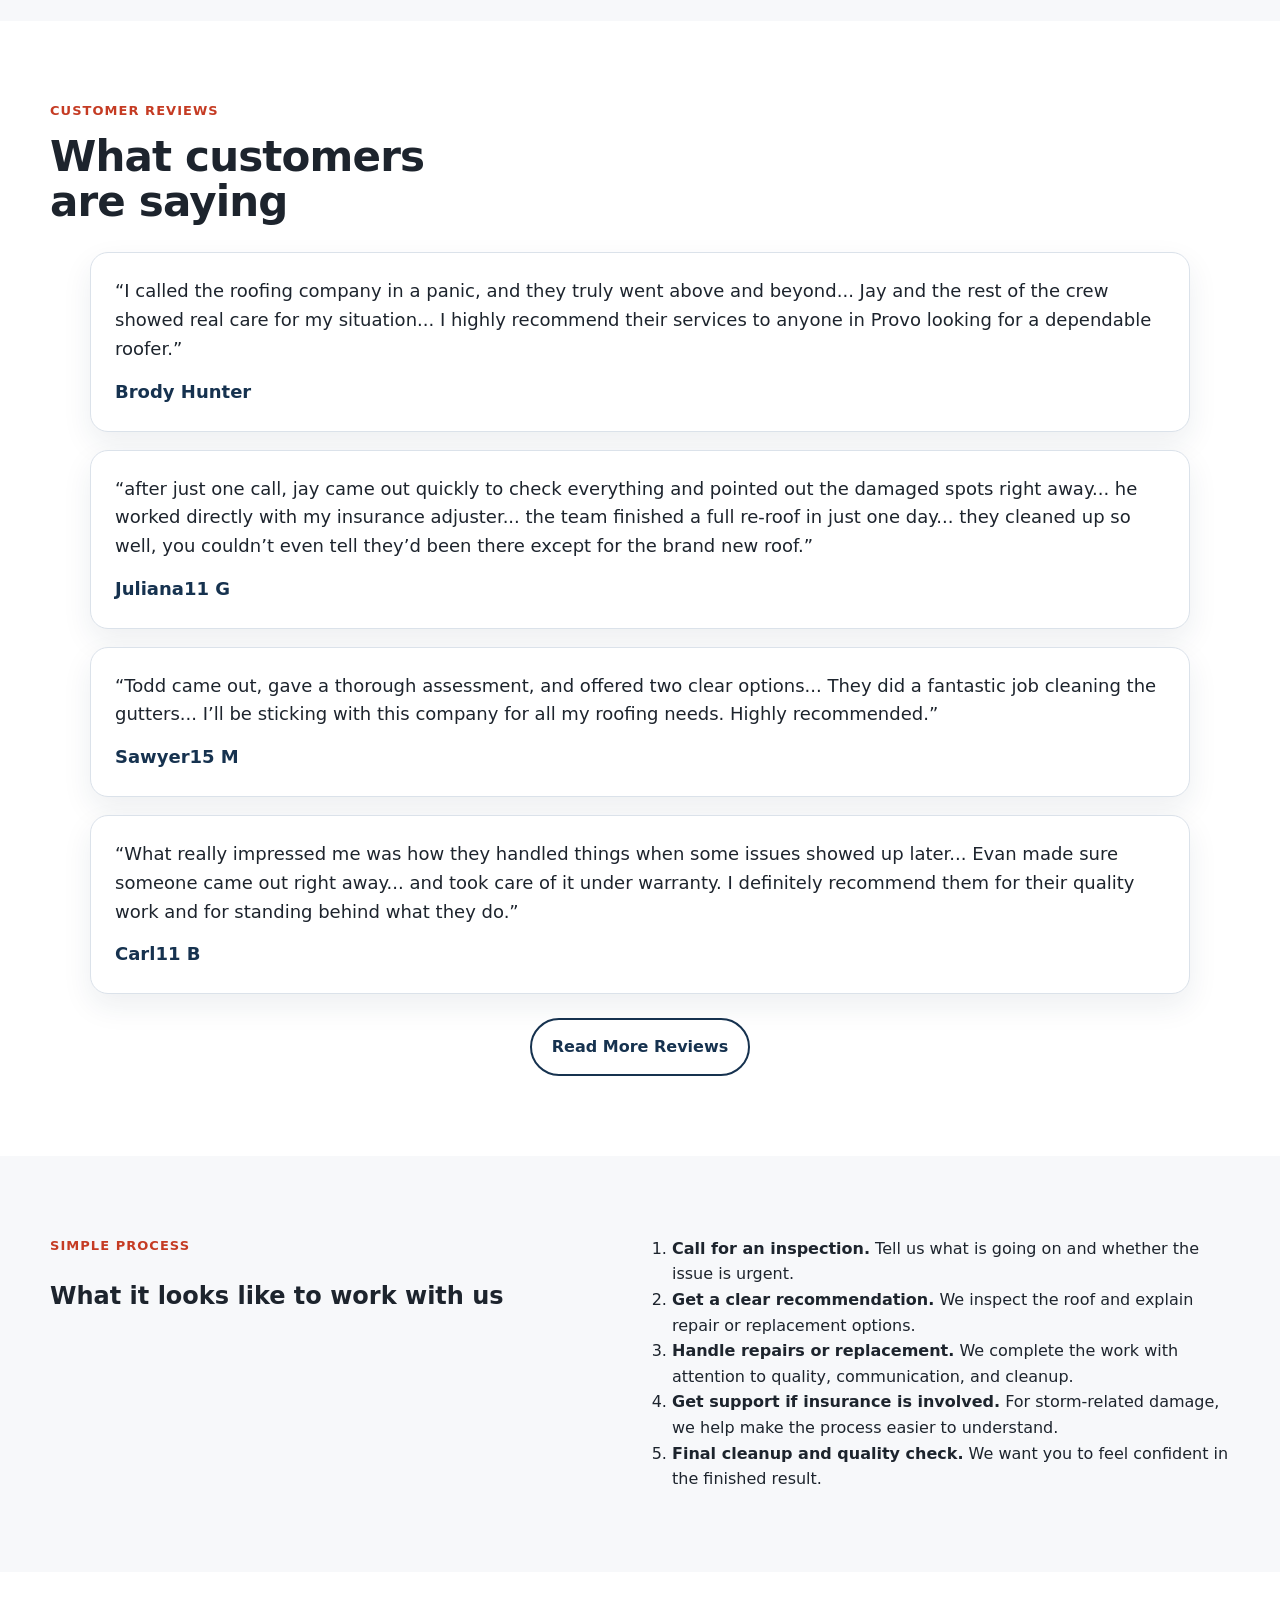
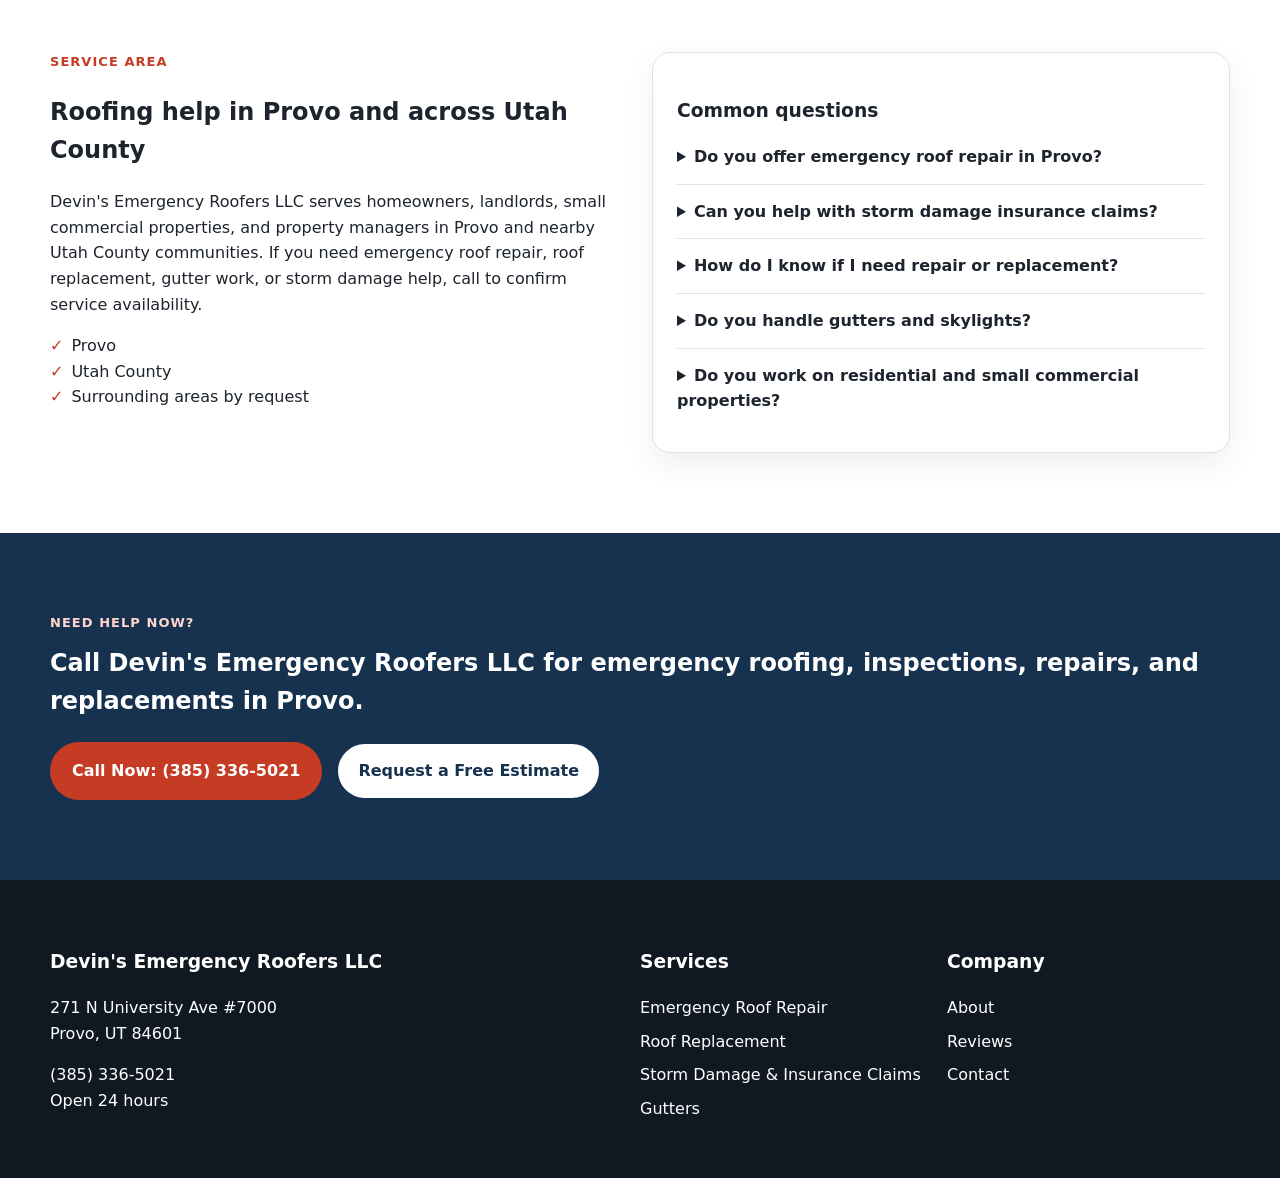
==== commit 9c31f745: "Add dropdown navigation for services and reviews" ====
--- a/index.html
+++ b/index.html
@@ -45,8 +45,23 @@
       <a class="logo" href="index.html">Devin's <span>Emergency Roofers</span></a>
       <nav class="site-nav" aria-label="Primary">
         <a href="index.html">Home</a>
-        <a href="services.html">Services</a>
-        <a href="reviews.html">Reviews</a>
+        <div class="nav-dropdown">
+          <button class="nav-dropdown-toggle" type="button">Services</button>
+          <div class="nav-dropdown-menu">
+            <a href="services.html">All Services</a>
+            <a href="emergency-roof-repair.html">Emergency Roof Repair</a>
+            <a href="roof-replacement.html">Roof Replacement</a>
+            <a href="storm-damage-insurance-claims.html">Storm Damage &amp; Insurance</a>
+            <a href="gutters.html">Gutters</a>
+          </div>
+        </div>
+        <div class="nav-dropdown">
+          <button class="nav-dropdown-toggle" type="button">Reviews</button>
+          <div class="nav-dropdown-menu">
+            <a href="reviews.html">Customer Reviews</a>
+            <a href="about.html">About the Company</a>
+          </div>
+        </div>
         <a href="contact.html">Contact</a>
       </nav>
       <a href="tel:3853365021" class="btn btn-primary desktop-call">Call Now</a>
--- a/styles.css
+++ b/styles.css
@@ -12,4 +12,4 @@
   --radius: 18px;
   --container: 1180px;
 }
-*{box-sizing:border-box}html{scroll-behavior:smooth}body{margin:0;font-family:Inter,system-ui,-apple-system,BlinkMacSystemFont,"Segoe UI",sans-serif;color:var(--text);background:var(--white);line-height:1.6}a{color:var(--primary);text-decoration:none}img{max-width:100%} .container{width:min(calc(100% - 32px),var(--container));margin:0 auto}.topbar{background:var(--primary);color:#fff;font-size:14px}.topbar-inner{display:flex;justify-content:space-between;gap:16px;padding:10px 0;align-items:center}.topbar-phone{color:#fff;font-weight:800}.site-header{background:rgba(255,255,255,.96);border-bottom:1px solid var(--line);position:sticky;top:0;z-index:20;backdrop-filter:saturate(180%) blur(10px)}.nav-wrap{display:flex;align-items:center;justify-content:space-between;gap:20px;padding:14px 0}.logo{font-weight:800;font-size:22px;color:var(--text);white-space:nowrap;letter-spacing:-.02em}.logo span{color:var(--primary)}.site-nav{display:flex;gap:18px;flex-wrap:wrap}.site-nav a{font-weight:600;color:var(--text)}.btn{display:inline-flex;align-items:center;justify-content:center;padding:14px 20px;border-radius:999px;font-weight:700;border:2px solid transparent;transition:.2s ease}.btn:hover{transform:translateY(-1px)}.btn-primary{background:var(--accent);color:#fff}.btn-primary:hover{background:var(--accent-dark)}.btn-secondary{background:#fff;border-color:var(--primary);color:var(--primary)}.desktop-call{white-space:nowrap}.hero{background:linear-gradient(180deg,#eef3f8 0%,#fff 100%);padding:72px 0 56px}.hero-grid{display:grid;grid-template-columns:1.15fr .85fr;gap:36px;align-items:center}.hero-copy-wrap{max-width:640px}.eyebrow{text-transform:uppercase;letter-spacing:.08em;font-size:13px;font-weight:800;color:var(--accent);margin:0 0 10px}.hero h1,.page-hero h1{font-size:clamp(34px,5vw,58px);line-height:1.02;margin:0 0 18px;max-width:11ch;letter-spacing:-.03em}.hero-copy{font-size:18px;color:var(--muted);max-width:56ch}.hero-actions,.cta-actions{display:flex;gap:14px;flex-wrap:wrap;margin-top:22px}.hero-points{display:grid;grid-template-columns:repeat(2,minmax(0,1fr));gap:10px 18px;padding:0;margin:22px 0 0;list-style:none}.hero-points-clean{grid-template-columns:1fr;max-width:420px}.hero-points li::before,.check-list li::before{content:"✓";font-weight:800;color:var(--accent);margin-right:8px}.card{background:var(--white);border:1px solid var(--line);border-radius:var(--radius);box-shadow:var(--card-shadow)}.hero-visual{overflow:hidden;padding:0}.hero-image{display:block;width:100%;height:340px;object-fit:cover}.hero-card{padding:28px}.hero-card h2{margin-top:0;font-size:24px;line-height:1.15}.full{width:100%}.mini-note{font-size:14px;color:var(--muted);margin-bottom:0}.trust-strip{border-top:1px solid var(--line);border-bottom:1px solid var(--line);background:#fff}.trust-grid{display:grid;grid-template-columns:repeat(4,1fr);gap:0}.trust-grid>div{padding:18px 20px;border-right:1px solid var(--line)}.trust-grid>div:last-child{border-right:0}.trust-grid strong{display:block;font-size:18px}.trust-grid span{color:var(--muted);font-size:14px}.section{padding:80px 0}.section-alt{background:var(--bg)}.section-head{max-width:760px;margin-bottom:28px}.section-head-tight{max-width:560px}.section-head h2{font-size:clamp(28px,4vw,42px);line-height:1.08;margin:0;letter-spacing:-.02em}.section-head p+h2{max-width:14ch}.section-head-tight h2{max-width:12ch}.section-head .eyebrow{margin-bottom:12px}. card-grid{display:grid;gap:20px}.card-grid.three{grid-template-columns:repeat(3,1fr)}.card-grid.two{grid-template-columns:repeat(2,1fr)}.service-card,.quote-card,.feature-grid .card,.faq-card,.contact-card,.service-detail{padding:24px}.service-card{padding:0;overflow:hidden}.service-image{display:block;width:100%;height:220px;object-fit:cover}.service-card-body{padding:24px}.service-card h3,.feature-grid h3,.service-detail h2{margin-top:0}.service-grid-clean .service-card{display:flex;min-height:100%}.service-card-text{background:linear-gradient(180deg,#ffffff 0%,#f7f8fa 100%)}.service-card-text .service-card-body{display:flex;flex-direction:column;gap:10px}.service-kicker{display:inline-block;font-size:12px;font-weight:800;letter-spacing:.08em;text-transform:uppercase;color:var(--accent)}.service-card-text h3 a{color:var(--text)}.service-card-text p{margin:0;color:var(--muted)}.feature-grid{display:grid;grid-template-columns:repeat(3,1fr);gap:20px}.quote-card{font-size:18px}.quote-card cite{display:block;margin-top:14px;font-style:normal;font-weight:700;color:var(--primary)}.center{text-align:center}.top-gap{margin-top:24px}.process-grid,.two-col,.contact-grid{display:grid;grid-template-columns:1fr 1fr;gap:24px;align-items:start}.process-list{margin:0;padding-left:20px}.check-list{list-style:none;padding:0}.faq-card details{border-top:1px solid var(--line);padding:14px 0}.faq-card details:first-of-type{border-top:0;padding-top:0}.faq-card summary{font-weight:700;cursor:pointer}.cta-band{background:var(--primary);color:#fff}.cta-band .eyebrow{color:#ffd6ce}.cta-band h2{margin:0}.site-footer{background:#101922;color:#fff;padding:48px 0}.site-footer a{color:#fff}.footer-grid{display:grid;grid-template-columns:2fr 1fr 1fr;gap:24px}.footer-grid ul{list-style:none;padding:0;margin:0}.footer-grid li{margin:8px 0}.sticky-call{position:fixed;left:12px;right:12px;bottom:12px;display:none;background:var(--accent);color:#fff;text-align:center;padding:15px 18px;border-radius:999px;font-weight:800;box-shadow:0 12px 30px rgba(0,0,0,.25);z-index:30}.page-hero{background:linear-gradient(180deg,#eef3f8 0%,#fff 100%);padding:54px 0 30px}.page-hero p{max-width:70ch;color:var(--muted);font-size:18px}.crumbs{font-size:14px;color:var(--muted);margin-bottom:10px}.service-layout{display:grid;grid-template-columns:.8fr 1.2fr;gap:24px}.service-sidebar{padding:24px;position:sticky;top:104px}.service-sidebar ul{list-style:none;padding:0;margin:0}.service-sidebar li{margin:10px 0}.service-stack{display:grid;gap:20px}.service-detail ul{padding-left:20px}.contact-form{display:grid;gap:14px}.field{display:grid;gap:8px}.field input,.field textarea,.field select{width:100%;padding:14px 16px;border-radius:14px;border:1px solid var(--line);font:inherit}.field textarea{min-height:130px;resize:vertical}.form-grid{display:grid;grid-template-columns:1fr 1fr;gap:14px}.map-placeholder{min-height:260px;border:1px dashed var(--line);border-radius:var(--radius);display:flex;align-items:center;justify-content:center;background:#eef3f8;color:var(--muted);padding:20px;text-align:center}.review-list{display:grid;gap:18px}.review-item{padding:24px}.service-links{display:grid;gap:10px}.service-links a{font-weight:700}.nap{font-style:normal}.notice{background:#fff7f5;border:1px solid #f0c9c2;padding:14px 16px;border-radius:14px;color:#7a2a1b}.sr-only{position:absolute;left:-9999px}@media (max-width: 980px){.site-nav{display:none}.desktop-call{display:none}.hero-grid,.process-grid,.two-col,.contact-grid,.service-layout,.feature-grid,.card-grid.three,.card-grid.two,.trust-grid,.footer-grid,.form-grid{grid-template-columns:1fr}.trust-grid>div{border-right:0;border-bottom:1px solid var(--line)}.trust-grid>div:last-child{border-bottom:0}.sticky-call{display:block}.hero-points{grid-template-columns:1fr}.service-sidebar{position:static}.hero-image{height:240px}.service-image{height:200px}}+*{box-sizing:border-box}html{scroll-behavior:smooth}body{margin:0;font-family:Inter,system-ui,-apple-system,BlinkMacSystemFont,"Segoe UI",sans-serif;color:var(--text);background:var(--white);line-height:1.6}a{color:var(--primary);text-decoration:none}img{max-width:100%} .container{width:min(calc(100% - 32px),var(--container));margin:0 auto}.topbar{background:var(--primary);color:#fff;font-size:14px}.topbar-inner{display:flex;justify-content:space-between;gap:16px;padding:10px 0;align-items:center}.topbar-phone{color:#fff;font-weight:800}.site-header{background:rgba(255,255,255,.96);border-bottom:1px solid var(--line);position:sticky;top:0;z-index:20;backdrop-filter:saturate(180%) blur(10px)}.nav-wrap{display:flex;align-items:center;justify-content:space-between;gap:20px;padding:14px 0}.logo{font-weight:800;font-size:22px;color:var(--text);white-space:nowrap;letter-spacing:-.02em}.logo span{color:var(--primary)}.site-nav{display:flex;gap:18px;flex-wrap:wrap;align-items:center}.site-nav a{font-weight:600;color:var(--text)}.nav-dropdown{position:relative}.nav-dropdown-toggle{appearance:none;border:0;background:transparent;padding:0;font:inherit;font-weight:600;color:var(--text);cursor:pointer}.nav-dropdown-toggle::after{content:"▾";margin-left:6px;font-size:12px;color:var(--muted)}.nav-dropdown-menu{position:absolute;top:calc(100% + 14px);left:0;min-width:240px;background:#fff;border:1px solid var(--line);border-radius:16px;box-shadow:var(--card-shadow);padding:10px;display:none;z-index:25}.nav-dropdown-menu a{display:block;padding:10px 12px;border-radius:10px;white-space:nowrap}.nav-dropdown-menu a:hover{background:#f5f7fa}.nav-dropdown:hover .nav-dropdown-menu,.nav-dropdown:focus-within .nav-dropdown-menu{display:block}.btn{display:inline-flex;align-items:center;justify-content:center;padding:14px 20px;border-radius:999px;font-weight:700;border:2px solid transparent;transition:.2s ease}.btn:hover{transform:translateY(-1px)}.btn-primary{background:var(--accent);color:#fff}.btn-primary:hover{background:var(--accent-dark)}.btn-secondary{background:#fff;border-color:var(--primary);color:var(--primary)}.desktop-call{white-space:nowrap}.hero{background:linear-gradient(180deg,#eef3f8 0%,#fff 100%);padding:72px 0 56px}.hero-grid{display:grid;grid-template-columns:1.15fr .85fr;gap:36px;align-items:center}.hero-copy-wrap{max-width:640px}.eyebrow{text-transform:uppercase;letter-spacing:.08em;font-size:13px;font-weight:800;color:var(--accent);margin:0 0 10px}.hero h1,.page-hero h1{font-size:clamp(34px,5vw,58px);line-height:1.02;margin:0 0 18px;max-width:11ch;letter-spacing:-.03em}.hero-copy{font-size:18px;color:var(--muted);max-width:56ch}.hero-actions,.cta-actions{display:flex;gap:14px;flex-wrap:wrap;margin-top:22px}.hero-points{display:grid;grid-template-columns:repeat(2,minmax(0,1fr));gap:10px 18px;padding:0;margin:22px 0 0;list-style:none}.hero-points-clean{grid-template-columns:1fr;max-width:420px}.hero-points li::before,.check-list li::before{content:"✓";font-weight:800;color:var(--accent);margin-right:8px}.card{background:var(--white);border:1px solid var(--line);border-radius:var(--radius);box-shadow:var(--card-shadow)}.hero-visual{overflow:hidden;padding:0}.hero-image{display:block;width:100%;height:340px;object-fit:cover}.hero-card{padding:28px}.hero-card h2{margin-top:0;font-size:24px;line-height:1.15}.full{width:100%}.mini-note{font-size:14px;color:var(--muted);margin-bottom:0}.trust-strip{border-top:1px solid var(--line);border-bottom:1px solid var(--line);background:#fff}.trust-grid{display:grid;grid-template-columns:repeat(4,1fr);gap:0}.trust-grid>div{padding:18px 20px;border-right:1px solid var(--line)}.trust-grid>div:last-child{border-right:0}.trust-grid strong{display:block;font-size:18px}.trust-grid span{color:var(--muted);font-size:14px}.section{padding:80px 0}.section-alt{background:var(--bg)}.section-head{max-width:760px;margin-bottom:28px}.section-head-tight{max-width:560px}.section-head h2{font-size:clamp(28px,4vw,42px);line-height:1.08;margin:0;letter-spacing:-.02em}.section-head p+h2{max-width:14ch}.section-head-tight h2{max-width:12ch}.section-head .eyebrow{margin-bottom:12px}. card-grid{display:grid;gap:20px}.card-grid.three{grid-template-columns:repeat(3,1fr)}.card-grid.two{grid-template-columns:repeat(2,1fr)}.service-card,.quote-card,.feature-grid .card,.faq-card,.contact-card,.service-detail{padding:24px}.service-card{padding:0;overflow:hidden}.service-image{display:block;width:100%;height:220px;object-fit:cover}.service-card-body{padding:24px}.service-card h3,.feature-grid h3,.service-detail h2{margin-top:0}.service-grid-clean .service-card{display:flex;min-height:100%}.service-card-text{background:linear-gradient(180deg,#ffffff 0%,#f7f8fa 100%)}.service-card-text .service-card-body{display:flex;flex-direction:column;gap:10px}.service-kicker{display:inline-block;font-size:12px;font-weight:800;letter-spacing:.08em;text-transform:uppercase;color:var(--accent)}.service-card-text h3 a{color:var(--text)}.service-card-text p{margin:0;color:var(--muted)}.feature-grid{display:grid;grid-template-columns:repeat(3,1fr);gap:20px}.quote-card{font-size:18px}.quote-card cite{display:block;margin-top:14px;font-style:normal;font-weight:700;color:var(--primary)}.center{text-align:center}.top-gap{margin-top:24px}.process-grid,.two-col,.contact-grid{display:grid;grid-template-columns:1fr 1fr;gap:24px;align-items:start}.process-list{margin:0;padding-left:20px}.check-list{list-style:none;padding:0}.faq-card details{border-top:1px solid var(--line);padding:14px 0}.faq-card details:first-of-type{border-top:0;padding-top:0}.faq-card summary{font-weight:700;cursor:pointer}.cta-band{background:var(--primary);color:#fff}.cta-band .eyebrow{color:#ffd6ce}.cta-band h2{margin:0}.site-footer{background:#101922;color:#fff;padding:48px 0}.site-footer a{color:#fff}.footer-grid{display:grid;grid-template-columns:2fr 1fr 1fr;gap:24px}.footer-grid ul{list-style:none;padding:0;margin:0}.footer-grid li{margin:8px 0}.sticky-call{position:fixed;left:12px;right:12px;bottom:12px;display:none;background:var(--accent);color:#fff;text-align:center;padding:15px 18px;border-radius:999px;font-weight:800;box-shadow:0 12px 30px rgba(0,0,0,.25);z-index:30}.page-hero{background:linear-gradient(180deg,#eef3f8 0%,#fff 100%);padding:54px 0 30px}.page-hero p{max-width:70ch;color:var(--muted);font-size:18px}.crumbs{font-size:14px;color:var(--muted);margin-bottom:10px}.service-layout{display:grid;grid-template-columns:.8fr 1.2fr;gap:24px}.service-sidebar{padding:24px;position:sticky;top:104px}.service-sidebar ul{list-style:none;padding:0;margin:0}.service-sidebar li{margin:10px 0}.service-stack{display:grid;gap:20px}.service-detail ul{padding-left:20px}.contact-form{display:grid;gap:14px}.field{display:grid;gap:8px}.field input,.field textarea,.field select{width:100%;padding:14px 16px;border-radius:14px;border:1px solid var(--line);font:inherit}.field textarea{min-height:130px;resize:vertical}.form-grid{display:grid;grid-template-columns:1fr 1fr;gap:14px}.map-placeholder{min-height:260px;border:1px dashed var(--line);border-radius:var(--radius);display:flex;align-items:center;justify-content:center;background:#eef3f8;color:var(--muted);padding:20px;text-align:center}.review-list{display:grid;gap:18px}.review-item{padding:24px}.service-links{display:grid;gap:10px}.service-links a{font-weight:700}.nap{font-style:normal}.notice{background:#fff7f5;border:1px solid #f0c9c2;padding:14px 16px;border-radius:14px;color:#7a2a1b}.sr-only{position:absolute;left:-9999px}@media (max-width: 980px){.site-nav{display:none}.desktop-call{display:none}.hero-grid,.process-grid,.two-col,.contact-grid,.service-layout,.feature-grid,.card-grid.three,.card-grid.two,.trust-grid,.footer-grid,.form-grid{grid-template-columns:1fr}.trust-grid>div{border-right:0;border-bottom:1px solid var(--line)}.trust-grid>div:last-child{border-bottom:0}.sticky-call{display:block}.hero-points{grid-template-columns:1fr}.service-sidebar{position:static}.hero-image{height:240px}.service-image{height:200px}}
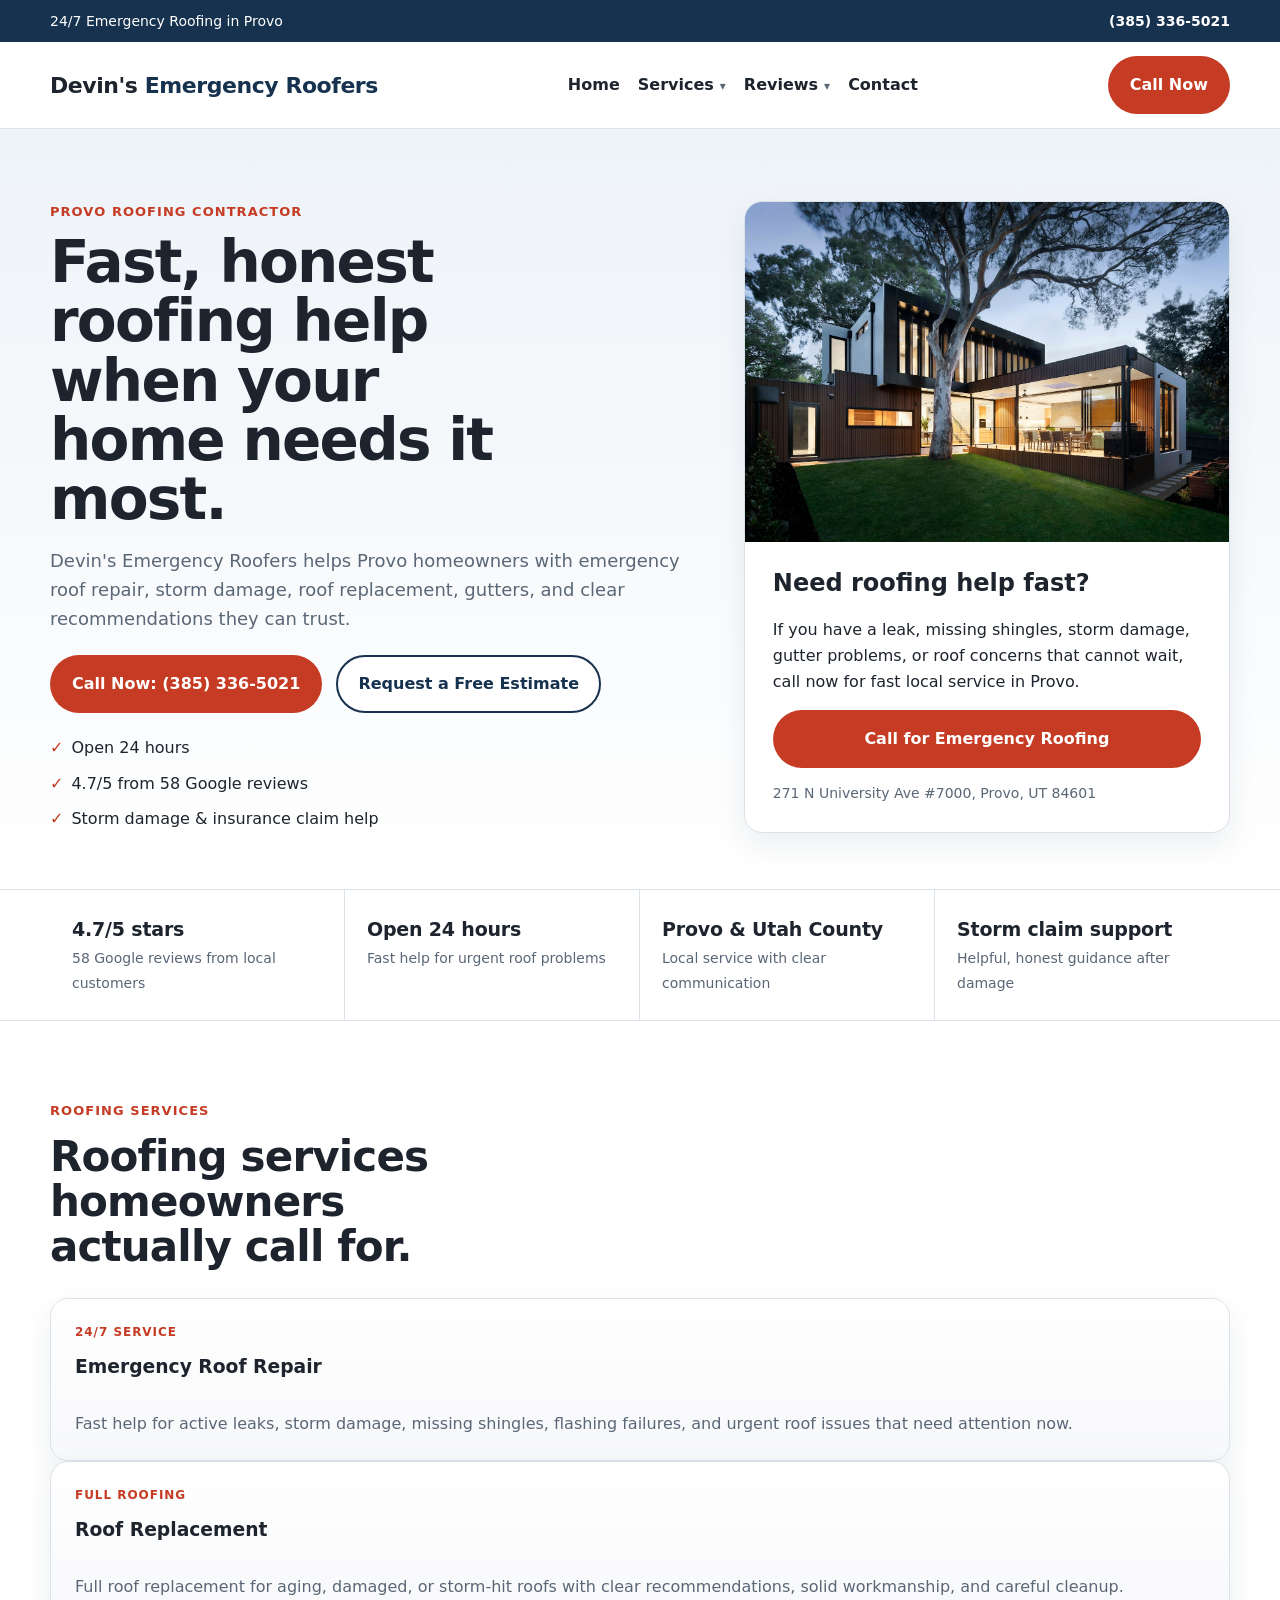
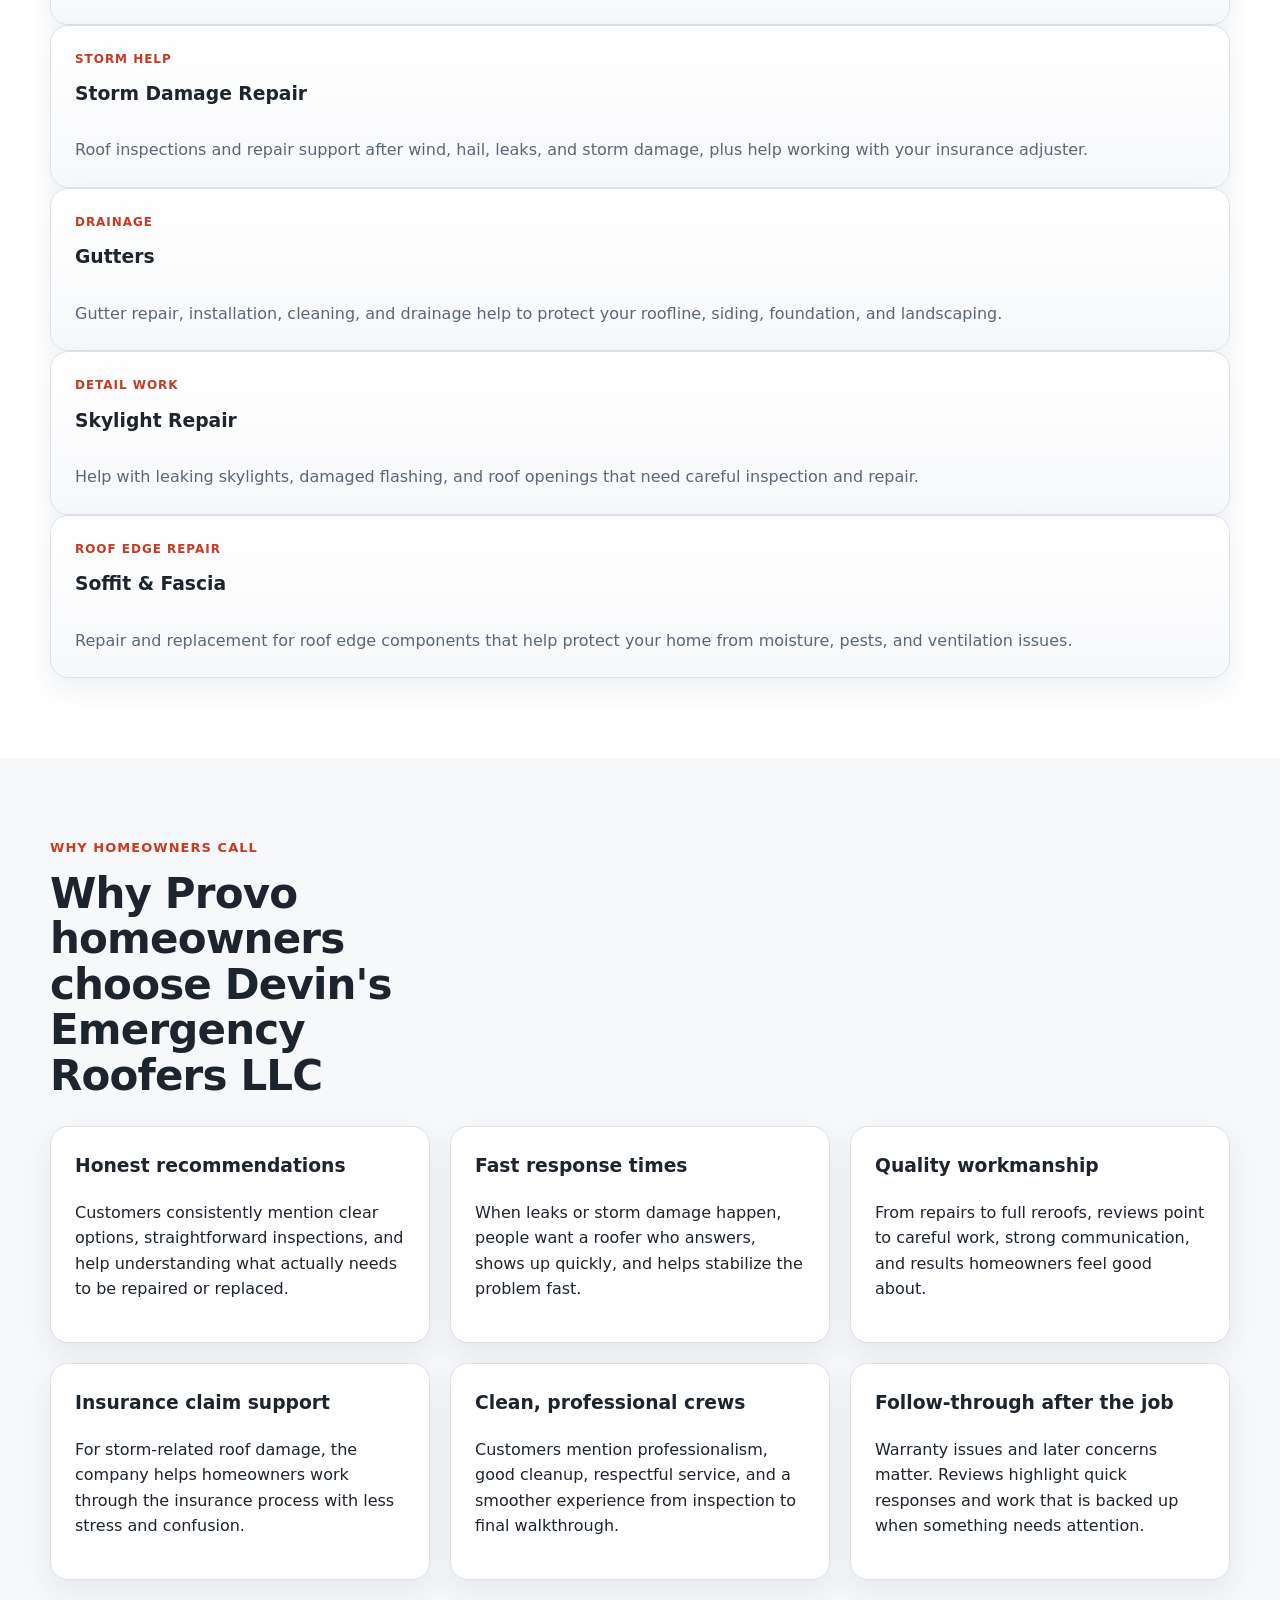
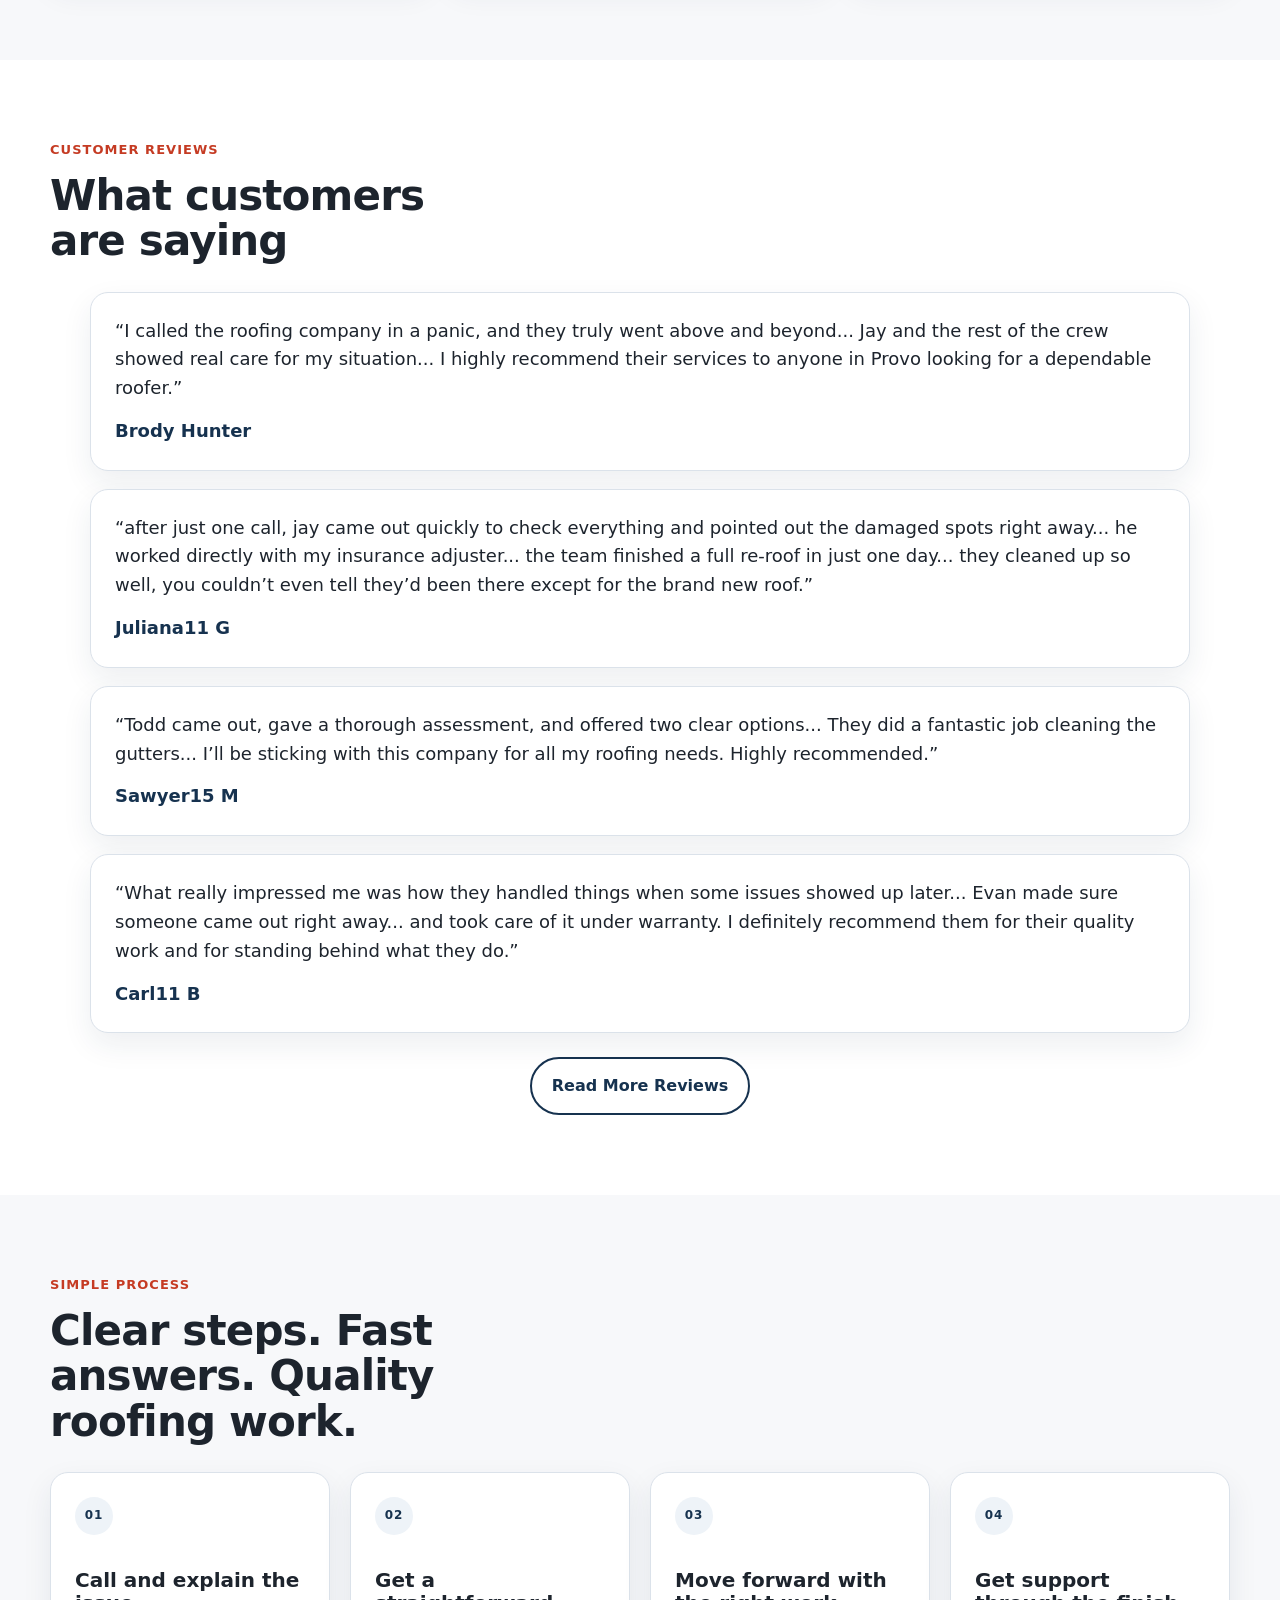
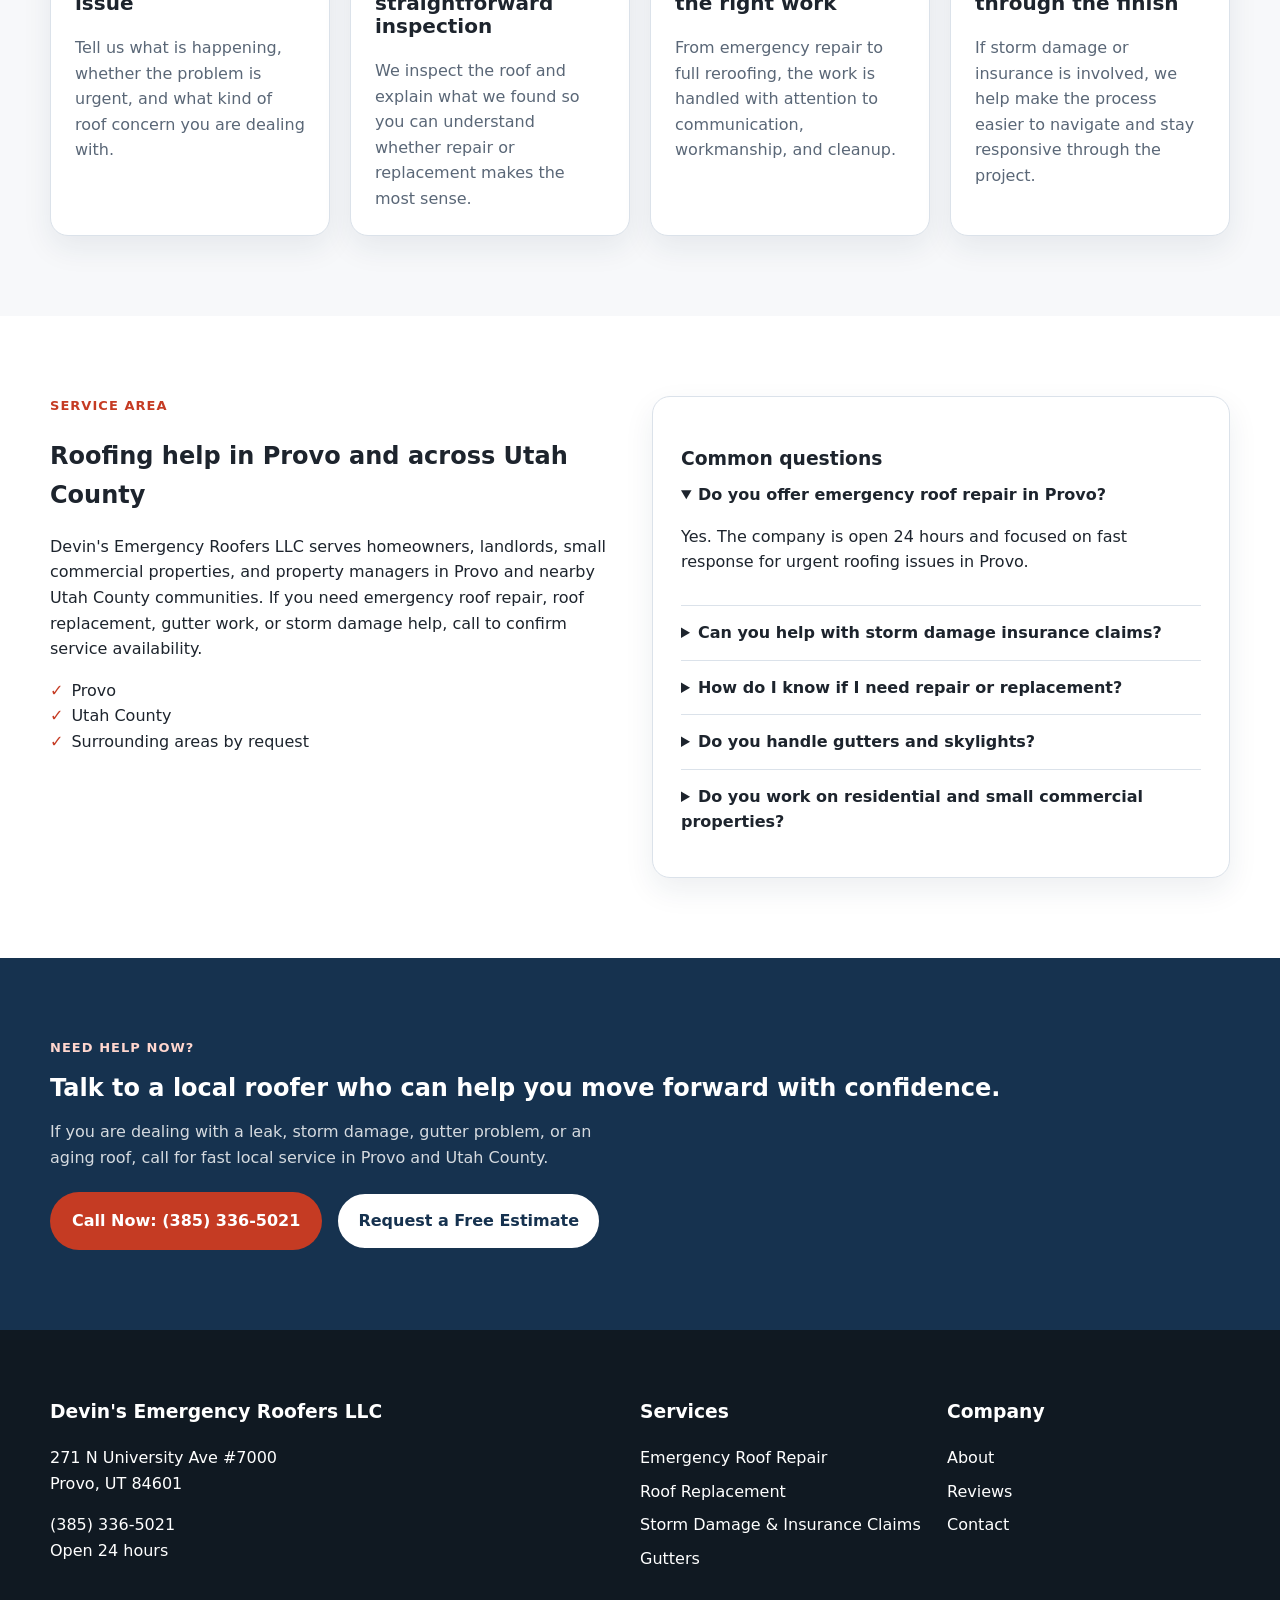
==== commit 16289f5a: "Polish trust, process, FAQ, and CTA sections" ====
--- a/index.html
+++ b/index.html
@@ -98,11 +98,11 @@
     </section>
 
     <section class="trust-strip">
-      <div class="container trust-grid">
-        <div><strong>4.7/5 stars</strong><span>58 Google reviews</span></div>
-        <div><strong>Open 24 hours</strong><span>Emergency response available</span></div>
-        <div><strong>Local Provo roofer</strong><span>Serving Utah County</span></div>
-        <div><strong>Insurance claim help</strong><span>Honest support after storms</span></div>
+      <div class="container trust-grid trust-grid-polished">
+        <div><strong>4.7/5 stars</strong><span>58 Google reviews from local customers</span></div>
+        <div><strong>Open 24 hours</strong><span>Fast help for urgent roof problems</span></div>
+        <div><strong>Provo & Utah County</strong><span>Local service with clear communication</span></div>
+        <div><strong>Storm claim support</strong><span>Helpful, honest guidance after damage</span></div>
       </div>
     </section>
 
@@ -193,18 +193,17 @@
     </section>
 
     <section class="section section-alt">
-      <div class="container process-grid">
-        <div>
+      <div class="container">
+        <div class="section-head section-head-tight">
           <p class="eyebrow">Simple process</p>
-          <h2>What it looks like to work with us</h2>
-        </div>
-        <ol class="process-list">
-          <li><strong>Call for an inspection.</strong> Tell us what is going on and whether the issue is urgent.</li>
-          <li><strong>Get a clear recommendation.</strong> We inspect the roof and explain repair or replacement options.</li>
-          <li><strong>Handle repairs or replacement.</strong> We complete the work with attention to quality, communication, and cleanup.</li>
-          <li><strong>Get support if insurance is involved.</strong> For storm-related damage, we help make the process easier to understand.</li>
-          <li><strong>Final cleanup and quality check.</strong> We want you to feel confident in the finished result.</li>
-        </ol>
+          <h2>Clear steps. Fast answers. Quality roofing work.</h2>
+        </div>
+        <div class="process-cards">
+          <article class="card process-card"><span class="process-step">01</span><h3>Call and explain the issue</h3><p>Tell us what is happening, whether the problem is urgent, and what kind of roof concern you are dealing with.</p></article>
+          <article class="card process-card"><span class="process-step">02</span><h3>Get a straightforward inspection</h3><p>We inspect the roof and explain what we found so you can understand whether repair or replacement makes the most sense.</p></article>
+          <article class="card process-card"><span class="process-step">03</span><h3>Move forward with the right work</h3><p>From emergency repair to full reroofing, the work is handled with attention to communication, workmanship, and cleanup.</p></article>
+          <article class="card process-card"><span class="process-step">04</span><h3>Get support through the finish</h3><p>If storm damage or insurance is involved, we help make the process easier to navigate and stay responsive through the project.</p></article>
+        </div>
       </div>
     </section>
 
@@ -220,9 +219,9 @@
             <li>Surrounding areas by request</li>
           </ul>
         </div>
-        <div class="card faq-card">
+        <div class="card faq-card faq-card-polished">
           <h3>Common questions</h3>
-          <details><summary>Do you offer emergency roof repair in Provo?</summary><p>Yes. The company is open 24 hours and focused on fast response for urgent roofing issues in Provo.</p></details>
+          <details open><summary>Do you offer emergency roof repair in Provo?</summary><p>Yes. The company is open 24 hours and focused on fast response for urgent roofing issues in Provo.</p></details>
           <details><summary>Can you help with storm damage insurance claims?</summary><p>Yes. Reviews mention help working with insurance adjusters and making the claim process smoother.</p></details>
           <details><summary>How do I know if I need repair or replacement?</summary><p>The best first step is an inspection. Some roofs need targeted repair, while others need full replacement because of age, widespread damage, or storm impact.</p></details>
           <details><summary>Do you handle gutters and skylights?</summary><p>Yes. Services include gutter work, skylight-related repairs, and soffit and fascia help.</p></details>
@@ -231,11 +230,12 @@
       </div>
     </section>
 
-    <section class="section cta-band">
+    <section class="section cta-band cta-band-polished">
       <div class="container cta-grid">
         <div>
           <p class="eyebrow">Need help now?</p>
-          <h2>Call Devin's Emergency Roofers LLC for emergency roofing, inspections, repairs, and replacements in Provo.</h2>
+          <h2>Talk to a local roofer who can help you move forward with confidence.</h2>
+          <p class="cta-copy">If you are dealing with a leak, storm damage, gutter problem, or an aging roof, call for fast local service in Provo and Utah County.</p>
         </div>
         <div class="cta-actions">
           <a href="tel:3853365021" class="btn btn-primary">Call Now: (385) 336-5021</a>
--- a/styles.css
+++ b/styles.css
@@ -12,4 +12,4 @@
   --radius: 18px;
   --container: 1180px;
 }
-*{box-sizing:border-box}html{scroll-behavior:smooth}body{margin:0;font-family:Inter,system-ui,-apple-system,BlinkMacSystemFont,"Segoe UI",sans-serif;color:var(--text);background:var(--white);line-height:1.6}a{color:var(--primary);text-decoration:none}img{max-width:100%} .container{width:min(calc(100% - 32px),var(--container));margin:0 auto}.topbar{background:var(--primary);color:#fff;font-size:14px}.topbar-inner{display:flex;justify-content:space-between;gap:16px;padding:10px 0;align-items:center}.topbar-phone{color:#fff;font-weight:800}.site-header{background:rgba(255,255,255,.96);border-bottom:1px solid var(--line);position:sticky;top:0;z-index:20;backdrop-filter:saturate(180%) blur(10px)}.nav-wrap{display:flex;align-items:center;justify-content:space-between;gap:20px;padding:14px 0}.logo{font-weight:800;font-size:22px;color:var(--text);white-space:nowrap;letter-spacing:-.02em}.logo span{color:var(--primary)}.site-nav{display:flex;gap:18px;flex-wrap:wrap;align-items:center}.site-nav a{font-weight:600;color:var(--text)}.nav-dropdown{position:relative}.nav-dropdown-toggle{appearance:none;border:0;background:transparent;padding:0;font:inherit;font-weight:600;color:var(--text);cursor:pointer}.nav-dropdown-toggle::after{content:"▾";margin-left:6px;font-size:12px;color:var(--muted)}.nav-dropdown-menu{position:absolute;top:calc(100% + 14px);left:0;min-width:240px;background:#fff;border:1px solid var(--line);border-radius:16px;box-shadow:var(--card-shadow);padding:10px;display:none;z-index:25}.nav-dropdown-menu a{display:block;padding:10px 12px;border-radius:10px;white-space:nowrap}.nav-dropdown-menu a:hover{background:#f5f7fa}.nav-dropdown:hover .nav-dropdown-menu,.nav-dropdown:focus-within .nav-dropdown-menu{display:block}.btn{display:inline-flex;align-items:center;justify-content:center;padding:14px 20px;border-radius:999px;font-weight:700;border:2px solid transparent;transition:.2s ease}.btn:hover{transform:translateY(-1px)}.btn-primary{background:var(--accent);color:#fff}.btn-primary:hover{background:var(--accent-dark)}.btn-secondary{background:#fff;border-color:var(--primary);color:var(--primary)}.desktop-call{white-space:nowrap}.hero{background:linear-gradient(180deg,#eef3f8 0%,#fff 100%);padding:72px 0 56px}.hero-grid{display:grid;grid-template-columns:1.15fr .85fr;gap:36px;align-items:center}.hero-copy-wrap{max-width:640px}.eyebrow{text-transform:uppercase;letter-spacing:.08em;font-size:13px;font-weight:800;color:var(--accent);margin:0 0 10px}.hero h1,.page-hero h1{font-size:clamp(34px,5vw,58px);line-height:1.02;margin:0 0 18px;max-width:11ch;letter-spacing:-.03em}.hero-copy{font-size:18px;color:var(--muted);max-width:56ch}.hero-actions,.cta-actions{display:flex;gap:14px;flex-wrap:wrap;margin-top:22px}.hero-points{display:grid;grid-template-columns:repeat(2,minmax(0,1fr));gap:10px 18px;padding:0;margin:22px 0 0;list-style:none}.hero-points-clean{grid-template-columns:1fr;max-width:420px}.hero-points li::before,.check-list li::before{content:"✓";font-weight:800;color:var(--accent);margin-right:8px}.card{background:var(--white);border:1px solid var(--line);border-radius:var(--radius);box-shadow:var(--card-shadow)}.hero-visual{overflow:hidden;padding:0}.hero-image{display:block;width:100%;height:340px;object-fit:cover}.hero-card{padding:28px}.hero-card h2{margin-top:0;font-size:24px;line-height:1.15}.full{width:100%}.mini-note{font-size:14px;color:var(--muted);margin-bottom:0}.trust-strip{border-top:1px solid var(--line);border-bottom:1px solid var(--line);background:#fff}.trust-grid{display:grid;grid-template-columns:repeat(4,1fr);gap:0}.trust-grid>div{padding:18px 20px;border-right:1px solid var(--line)}.trust-grid>div:last-child{border-right:0}.trust-grid strong{display:block;font-size:18px}.trust-grid span{color:var(--muted);font-size:14px}.section{padding:80px 0}.section-alt{background:var(--bg)}.section-head{max-width:760px;margin-bottom:28px}.section-head-tight{max-width:560px}.section-head h2{font-size:clamp(28px,4vw,42px);line-height:1.08;margin:0;letter-spacing:-.02em}.section-head p+h2{max-width:14ch}.section-head-tight h2{max-width:12ch}.section-head .eyebrow{margin-bottom:12px}. card-grid{display:grid;gap:20px}.card-grid.three{grid-template-columns:repeat(3,1fr)}.card-grid.two{grid-template-columns:repeat(2,1fr)}.service-card,.quote-card,.feature-grid .card,.faq-card,.contact-card,.service-detail{padding:24px}.service-card{padding:0;overflow:hidden}.service-image{display:block;width:100%;height:220px;object-fit:cover}.service-card-body{padding:24px}.service-card h3,.feature-grid h3,.service-detail h2{margin-top:0}.service-grid-clean .service-card{display:flex;min-height:100%}.service-card-text{background:linear-gradient(180deg,#ffffff 0%,#f7f8fa 100%)}.service-card-text .service-card-body{display:flex;flex-direction:column;gap:10px}.service-kicker{display:inline-block;font-size:12px;font-weight:800;letter-spacing:.08em;text-transform:uppercase;color:var(--accent)}.service-card-text h3 a{color:var(--text)}.service-card-text p{margin:0;color:var(--muted)}.feature-grid{display:grid;grid-template-columns:repeat(3,1fr);gap:20px}.quote-card{font-size:18px}.quote-card cite{display:block;margin-top:14px;font-style:normal;font-weight:700;color:var(--primary)}.center{text-align:center}.top-gap{margin-top:24px}.process-grid,.two-col,.contact-grid{display:grid;grid-template-columns:1fr 1fr;gap:24px;align-items:start}.process-list{margin:0;padding-left:20px}.check-list{list-style:none;padding:0}.faq-card details{border-top:1px solid var(--line);padding:14px 0}.faq-card details:first-of-type{border-top:0;padding-top:0}.faq-card summary{font-weight:700;cursor:pointer}.cta-band{background:var(--primary);color:#fff}.cta-band .eyebrow{color:#ffd6ce}.cta-band h2{margin:0}.site-footer{background:#101922;color:#fff;padding:48px 0}.site-footer a{color:#fff}.footer-grid{display:grid;grid-template-columns:2fr 1fr 1fr;gap:24px}.footer-grid ul{list-style:none;padding:0;margin:0}.footer-grid li{margin:8px 0}.sticky-call{position:fixed;left:12px;right:12px;bottom:12px;display:none;background:var(--accent);color:#fff;text-align:center;padding:15px 18px;border-radius:999px;font-weight:800;box-shadow:0 12px 30px rgba(0,0,0,.25);z-index:30}.page-hero{background:linear-gradient(180deg,#eef3f8 0%,#fff 100%);padding:54px 0 30px}.page-hero p{max-width:70ch;color:var(--muted);font-size:18px}.crumbs{font-size:14px;color:var(--muted);margin-bottom:10px}.service-layout{display:grid;grid-template-columns:.8fr 1.2fr;gap:24px}.service-sidebar{padding:24px;position:sticky;top:104px}.service-sidebar ul{list-style:none;padding:0;margin:0}.service-sidebar li{margin:10px 0}.service-stack{display:grid;gap:20px}.service-detail ul{padding-left:20px}.contact-form{display:grid;gap:14px}.field{display:grid;gap:8px}.field input,.field textarea,.field select{width:100%;padding:14px 16px;border-radius:14px;border:1px solid var(--line);font:inherit}.field textarea{min-height:130px;resize:vertical}.form-grid{display:grid;grid-template-columns:1fr 1fr;gap:14px}.map-placeholder{min-height:260px;border:1px dashed var(--line);border-radius:var(--radius);display:flex;align-items:center;justify-content:center;background:#eef3f8;color:var(--muted);padding:20px;text-align:center}.review-list{display:grid;gap:18px}.review-item{padding:24px}.service-links{display:grid;gap:10px}.service-links a{font-weight:700}.nap{font-style:normal}.notice{background:#fff7f5;border:1px solid #f0c9c2;padding:14px 16px;border-radius:14px;color:#7a2a1b}.sr-only{position:absolute;left:-9999px}@media (max-width: 980px){.site-nav{display:none}.desktop-call{display:none}.hero-grid,.process-grid,.two-col,.contact-grid,.service-layout,.feature-grid,.card-grid.three,.card-grid.two,.trust-grid,.footer-grid,.form-grid{grid-template-columns:1fr}.trust-grid>div{border-right:0;border-bottom:1px solid var(--line)}.trust-grid>div:last-child{border-bottom:0}.sticky-call{display:block}.hero-points{grid-template-columns:1fr}.service-sidebar{position:static}.hero-image{height:240px}.service-image{height:200px}}+*{box-sizing:border-box}html{scroll-behavior:smooth}body{margin:0;font-family:Inter,system-ui,-apple-system,BlinkMacSystemFont,"Segoe UI",sans-serif;color:var(--text);background:var(--white);line-height:1.6}a{color:var(--primary);text-decoration:none}img{max-width:100%} .container{width:min(calc(100% - 32px),var(--container));margin:0 auto}.topbar{background:var(--primary);color:#fff;font-size:14px}.topbar-inner{display:flex;justify-content:space-between;gap:16px;padding:10px 0;align-items:center}.topbar-phone{color:#fff;font-weight:800}.site-header{background:rgba(255,255,255,.96);border-bottom:1px solid var(--line);position:sticky;top:0;z-index:20;backdrop-filter:saturate(180%) blur(10px)}.nav-wrap{display:flex;align-items:center;justify-content:space-between;gap:20px;padding:14px 0}.logo{font-weight:800;font-size:22px;color:var(--text);white-space:nowrap;letter-spacing:-.02em}.logo span{color:var(--primary)}.site-nav{display:flex;gap:18px;flex-wrap:wrap;align-items:center}.site-nav a{font-weight:600;color:var(--text)}.nav-dropdown{position:relative}.nav-dropdown-toggle{appearance:none;border:0;background:transparent;padding:0;font:inherit;font-weight:600;color:var(--text);cursor:pointer}.nav-dropdown-toggle::after{content:"▾";margin-left:6px;font-size:12px;color:var(--muted)}.nav-dropdown-menu{position:absolute;top:calc(100% + 14px);left:0;min-width:240px;background:#fff;border:1px solid var(--line);border-radius:16px;box-shadow:var(--card-shadow);padding:10px;display:none;z-index:25}.nav-dropdown-menu a{display:block;padding:10px 12px;border-radius:10px;white-space:nowrap}.nav-dropdown-menu a:hover{background:#f5f7fa}.nav-dropdown:hover .nav-dropdown-menu,.nav-dropdown:focus-within .nav-dropdown-menu{display:block}.btn{display:inline-flex;align-items:center;justify-content:center;padding:14px 20px;border-radius:999px;font-weight:700;border:2px solid transparent;transition:.2s ease}.btn:hover{transform:translateY(-1px)}.btn-primary{background:var(--accent);color:#fff}.btn-primary:hover{background:var(--accent-dark)}.btn-secondary{background:#fff;border-color:var(--primary);color:var(--primary)}.desktop-call{white-space:nowrap}.hero{background:linear-gradient(180deg,#eef3f8 0%,#fff 100%);padding:72px 0 56px}.hero-grid{display:grid;grid-template-columns:1.15fr .85fr;gap:36px;align-items:center}.hero-copy-wrap{max-width:640px}.eyebrow{text-transform:uppercase;letter-spacing:.08em;font-size:13px;font-weight:800;color:var(--accent);margin:0 0 10px}.hero h1,.page-hero h1{font-size:clamp(34px,5vw,58px);line-height:1.02;margin:0 0 18px;max-width:11ch;letter-spacing:-.03em}.hero-copy{font-size:18px;color:var(--muted);max-width:56ch}.hero-actions,.cta-actions{display:flex;gap:14px;flex-wrap:wrap;margin-top:22px}.hero-points{display:grid;grid-template-columns:repeat(2,minmax(0,1fr));gap:10px 18px;padding:0;margin:22px 0 0;list-style:none}.hero-points-clean{grid-template-columns:1fr;max-width:420px}.hero-points li::before,.check-list li::before{content:"✓";font-weight:800;color:var(--accent);margin-right:8px}.card{background:var(--white);border:1px solid var(--line);border-radius:var(--radius);box-shadow:var(--card-shadow)}.hero-visual{overflow:hidden;padding:0}.hero-image{display:block;width:100%;height:340px;object-fit:cover}.hero-card{padding:28px}.hero-card h2{margin-top:0;font-size:24px;line-height:1.15}.full{width:100%}.mini-note{font-size:14px;color:var(--muted);margin-bottom:0}.trust-strip{border-top:1px solid var(--line);border-bottom:1px solid var(--line);background:#fff}.trust-grid{display:grid;grid-template-columns:repeat(4,1fr);gap:0}.trust-grid>div{padding:18px 20px;border-right:1px solid var(--line)}.trust-grid>div:last-child{border-right:0}.trust-grid strong{display:block;font-size:18px}.trust-grid span{color:var(--muted);font-size:14px}.trust-grid-polished>div{padding:24px 22px}.trust-grid-polished strong{font-size:19px;letter-spacing:-.01em}.section{padding:80px 0}.section-alt{background:var(--bg)}.section-head{max-width:760px;margin-bottom:28px}.section-head-tight{max-width:560px}.section-head h2{font-size:clamp(28px,4vw,42px);line-height:1.08;margin:0;letter-spacing:-.02em}.section-head p+h2{max-width:14ch}.section-head-tight h2{max-width:12ch}.section-head .eyebrow{margin-bottom:12px}. card-grid{display:grid;gap:20px}.card-grid.three{grid-template-columns:repeat(3,1fr)}.card-grid.two{grid-template-columns:repeat(2,1fr)}.service-card,.quote-card,.feature-grid .card,.faq-card,.contact-card,.service-detail{padding:24px}.service-card{padding:0;overflow:hidden}.service-image{display:block;width:100%;height:220px;object-fit:cover}.service-card-body{padding:24px}.service-card h3,.feature-grid h3,.service-detail h2{margin-top:0}.service-grid-clean .service-card{display:flex;min-height:100%}.service-card-text{background:linear-gradient(180deg,#ffffff 0%,#f7f8fa 100%)}.service-card-text .service-card-body{display:flex;flex-direction:column;gap:10px}.service-kicker{display:inline-block;font-size:12px;font-weight:800;letter-spacing:.08em;text-transform:uppercase;color:var(--accent)}.service-card-text h3 a{color:var(--text)}.service-card-text p{margin:0;color:var(--muted)}.feature-grid{display:grid;grid-template-columns:repeat(3,1fr);gap:20px}.quote-card{font-size:18px}.quote-card cite{display:block;margin-top:14px;font-style:normal;font-weight:700;color:var(--primary)}.center{text-align:center}.top-gap{margin-top:24px}.process-grid,.two-col,.contact-grid{display:grid;grid-template-columns:1fr 1fr;gap:24px;align-items:start}.process-list{margin:0;padding-left:20px}.process-cards{display:grid;grid-template-columns:repeat(4,1fr);gap:20px}.process-card{padding:24px;min-height:100%}.process-step{display:inline-flex;align-items:center;justify-content:center;width:38px;height:38px;border-radius:999px;background:#eef3f8;color:var(--primary);font-size:12px;font-weight:800;letter-spacing:.08em;margin-bottom:14px}.process-card h3{font-size:20px;line-height:1.15}.process-card p{margin:0;color:var(--muted)}.check-list{list-style:none;padding:0}.faq-card details{border-top:1px solid var(--line);padding:14px 0}.faq-card details:first-of-type{border-top:0;padding-top:0}.faq-card summary{font-weight:700;cursor:pointer}.faq-card-polished{padding:28px}.faq-card-polished h3{margin-bottom:8px}.cta-band{background:var(--primary);color:#fff}.cta-band .eyebrow{color:#ffd6ce}.cta-band h2{margin:0}.cta-band-polished .cta-copy{max-width:56ch;color:rgba(255,255,255,.82);margin-top:12px}.site-footer{background:#101922;color:#fff;padding:48px 0}.site-footer a{color:#fff}.footer-grid{display:grid;grid-template-columns:2fr 1fr 1fr;gap:24px}.footer-grid ul{list-style:none;padding:0;margin:0}.footer-grid li{margin:8px 0}.sticky-call{position:fixed;left:12px;right:12px;bottom:12px;display:none;background:var(--accent);color:#fff;text-align:center;padding:15px 18px;border-radius:999px;font-weight:800;box-shadow:0 12px 30px rgba(0,0,0,.25);z-index:30}.page-hero{background:linear-gradient(180deg,#eef3f8 0%,#fff 100%);padding:54px 0 30px}.page-hero p{max-width:70ch;color:var(--muted);font-size:18px}.crumbs{font-size:14px;color:var(--muted);margin-bottom:10px}.service-layout{display:grid;grid-template-columns:.8fr 1.2fr;gap:24px}.service-sidebar{padding:24px;position:sticky;top:104px}.service-sidebar ul{list-style:none;padding:0;margin:0}.service-sidebar li{margin:10px 0}.service-stack{display:grid;gap:20px}.service-detail ul{padding-left:20px}.contact-form{display:grid;gap:14px}.field{display:grid;gap:8px}.field input,.field textarea,.field select{width:100%;padding:14px 16px;border-radius:14px;border:1px solid var(--line);font:inherit}.field textarea{min-height:130px;resize:vertical}.form-grid{display:grid;grid-template-columns:1fr 1fr;gap:14px}.map-placeholder{min-height:260px;border:1px dashed var(--line);border-radius:var(--radius);display:flex;align-items:center;justify-content:center;background:#eef3f8;color:var(--muted);padding:20px;text-align:center}.review-list{display:grid;gap:18px}.review-item{padding:24px}.service-links{display:grid;gap:10px}.service-links a{font-weight:700}.nap{font-style:normal}.notice{background:#fff7f5;border:1px solid #f0c9c2;padding:14px 16px;border-radius:14px;color:#7a2a1b}.sr-only{position:absolute;left:-9999px}@media (max-width: 980px){.site-nav{display:none}.desktop-call{display:none}.hero-grid,.process-grid,.two-col,.contact-grid,.service-layout,.feature-grid,.card-grid.three,.card-grid.two,.trust-grid,.footer-grid,.form-grid,.process-cards{grid-template-columns:1fr}.trust-grid>div{border-right:0;border-bottom:1px solid var(--line)}.trust-grid>div:last-child{border-bottom:0}.sticky-call{display:block}.hero-points{grid-template-columns:1fr}.service-sidebar{position:static}.hero-image{height:240px}.service-image{height:200px}}
